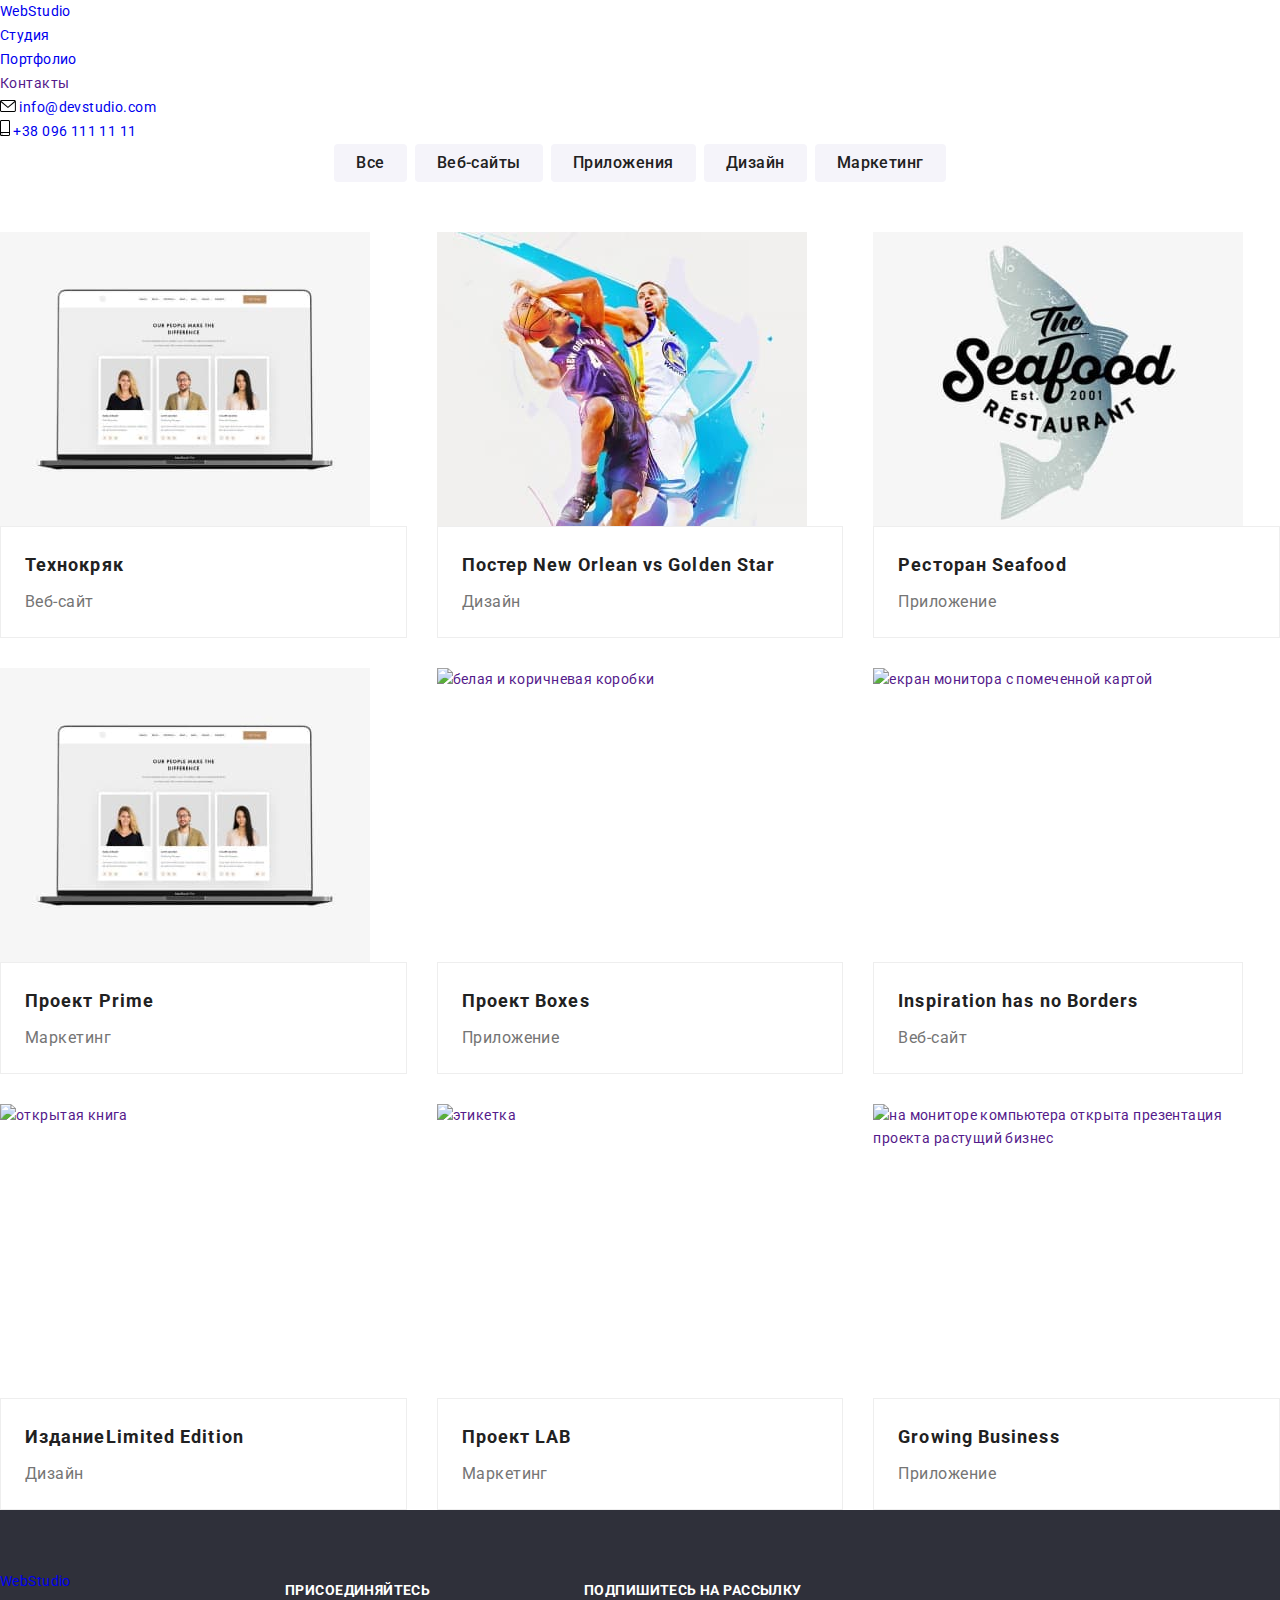
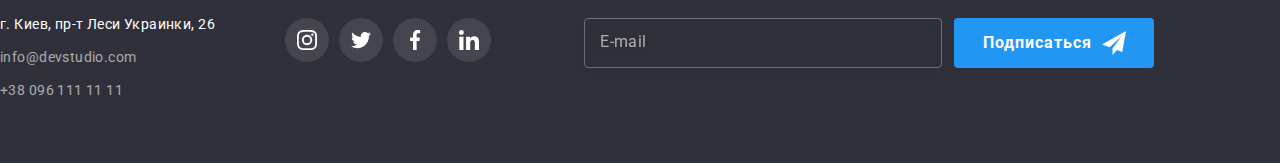
==== portfolio.html @ 87898961 "HW #8" ====
<!DOCTYPE html>
<html lang="ru">
  <head>
    <meta charset="UTF-8" />
    <meta http-equiv="X-UA-Compatible" content="IE=edge" />
    <meta name="viewport" content="width=device-width, initial-scale=1.0" />
    <title>Портфолио</title>
    <link
      href="https://fonts.googleapis.com/css2?family=Raleway:wght@700&family=Roboto:wght@400;500;700;900&display=swap"
      rel="stylesheet"
    />
    <link
      rel="stylesheet"
      href="https://cdn.jsdelivr.net/npm/modern-normalize@1.1.0/modern-normalize.min.css"
    />
    <link rel="stylesheet" href="./css/main.min.css" />
  </head>
  <body>
    <!-- Хедер -->
    <header>
      <!-- Навигация -->

      <div class="container main-header">
        <nav class="navigation">
          <a href="./index.html" lang="en" class="logo"
            >Web<span class="logo_theme--white">Studio</span></a
          >
          <ul class="menu">
            <li class="menu__item">
              <a href="./index.html" class="menu__link">Студия</a>
            </li>

            <li class="menu__item">
              <a href="./portfolio.html" class="menu__link current">Портфолио</a>
            </li>

            <li class="menu__item"><a href="" class="menu__link">Контакты</a></li>
          </ul>
        </nav>

        <!-- Контактная информация -->
        <ul class="contact">
          <li class="contact__item">
            <a href="mailto:info@devstudio.com" class="contact__link">
              <svg class="contact__icon" width="16" height="12">
                <use href="./images/icons.svg#mail"></use>
              </svg>
              info@devstudio.com</a
            >
          </li>

          <li class="contact__item">
            <a href="tel:+380961111111" class="contact__link">
              <svg class="contact__icon" width="10" height="16">
                <use href="./images/icons.svg#smartphone"></use>
              </svg>
              +38 096 111 11 11</a
            >
          </li>
        </ul>
      </div>
    </header>

    <!-- Основний контент -->
    <main>
      <!-- Фільтр -->

      <section class="section">
        <div class="container">
          <h1 class="visually-hidden">Список проектов</h1>
          <ul class="filter">
            <li class="filter__item">
              <button type="button" class="button button-secondary">Все</button>
            </li>
            <li class="filter__item">
              <button type="button" class="button button-secondary">Веб-сайты</button>
            </li>
            <li class="filter__item">
              <button type="button" class="button button-secondary">Приложения</button>
            </li>
            <li class="filter__item">
              <button type="button" class="button button-secondary">Дизайн</button>
            </li>
            <li class="filter__item">
              <button type="button" class="button button-secondary">Маркетинг</button>
            </li>
          </ul>

          <!-- Картотека проектів -->

          <ul class="card-set">
            <li class="card-set__item">
              <a class="card-set__link" href="">
                <div class="box-overlay">
                  <picture>
                    <source
                      srcset="
                        ./images/projects/projects-desktop/technokryak.jpg            1x,
                        ./images/projects/projects-desktop/technokryak-desctop@2x.jpg 2x
                      "
                      media="(min-width:1200px)"
                    />
                    <source
                      srcset="
                        ./images/projects/projects-tablet/technokryktablet.jpg    1x,
                        ./images/projects/projects-tablet/technokryktablet@2x.jpg 2x
                      "
                      media="(min-width:768px)"
                    />

                    <source
                      srcset="
                        ./images/projects/projects-mobile/technokrykmobile.jpg    1x,
                        ./images/projects/projects-mobile/technokrykmobile@2x.jpg 2x
                      "
                      media="(max-width:767px)"
                    />

                    <img src="" alt="люди на экране компьютера" width="370" height="294" />
                  </picture>
                  <p class="overlay">
                    Ресурс предлагает комплексные предложения с разным уровнем функционала и
                    сервисов. Все это позволит посетителю получить исчерпывающие сведения о компании
                    или частном лице.
                  </p>
                </div>
                <div class="card-set__info">
                  <h2 class="card-set__name">Технокряк</h2>
                  <p class="card-set__text">Веб-сайт</p>
                </div>
              </a>
            </li>

            <li class="card-set__item">
              <a class="card-set__link" href="">
                <div class="box-overlay">
                  <picture>
                    <source
                      srcset="
                        ./images/projects/projects-desktop/neworlean.jpg            1x,
                        ./images/projects/projects-desktop/neworlean-desctop@2x.jpg 2x
                      "
                      media="(min-width:1200px)"
                    />
                    <source
                      srcset="
                        ./images/projects/projects-tablet/neworleantablet.jpg    1x,
                        ./images/projects/projects-tablet/neworleantablet@2x.jpg 2x
                      "
                      media="(min-width:768px)"
                    />

                    <source
                      srcset="
                        ./images/projects/projects-mobile/neworleanmobile.jpg    1x,
                        ./images/projects/projects-mobile/neworleanmobile@2x.jpg 2x
                      "
                      media="(max-width:767px)"
                    />

                    <img
                      src="./images/projects/neworlean.jpg"
                      alt="двое мужчин играют в баскетбол"
                      width="370"
                      height="294"
                    />
                  </picture>

                  <p class="overlay">
                    Ресурс предлагает комплексные предложения с разным уровнем функционала и
                    сервисов. Все это позволит посетителю получить исчерпывающие сведения о компании
                    или частном лице.
                  </p>
                </div>
                <div class="card-set__info">
                  <h2 class="card-set__name">
                    Постер <span lang="en">New Orlean vs Golden Star</span>
                  </h2>
                  <p class="card-set__text">Дизайн</p>
                </div>
              </a>
            </li>

            <li class="card-set__item">
              <a class="card-set__link" href="">
                <div class="box-overlay">
                  <picture>
                    <source
                      srcset="
                        ./images/projects/projects-desktop/seafood.jpg            1x,
                        ./images/projects/projects-desktop/seafood-desctop@2x.jpg 2x
                      "
                      media="(min-width:1200px)"
                    />
                    <source
                      srcset="
                        ./images/projects/projects-desctop/seafood.jpg            1x,
                        ./images/projects/projects-desctop/seafood-desctop@2x.jpg 2x
                      "
                      media="(min-width:768px)"
                    />

                    <source
                      srcset="
                        ./images/projects/projects-desctop/seafood.jpg            1x,
                        ./images/projects/projects-desctop/seafood-desctop@2x.jpg 2x
                      "
                      media="(max-width:767px)"
                    />

                    <img
                      src="./images/projects/"
                      alt="логотип ресторана Сифуд"
                      width="370"
                      height="294"
                    />
                  </picture>

                  <p class="overlay">
                    Ресурс предлагает комплексные предложения с разным уровнем функционала и
                    сервисов. Все это позволит посетителю получить исчерпывающие сведения о компании
                    или частном лице.
                  </p>
                </div>
                <div class="card-set__info">
                  <h2 class="card-set__name">Ресторан <span lang="en">Seafood</span></h2>
                  <p class="card-set__text">Приложение</p>
                </div>
              </a>
            </li>

            <li class="card-set__item">
              <a class="card-set__link" href="">
                <div class="box-overlay">
                  <picture>
                    <source
                      srcset="
                        ./images/projects/projects-desktop/technokryak.jpg            1x,
                        ./images/projects/projects-desktop/technokryak-desctop@2x.jpg 2x
                      "
                      media="(min-width:1200px)"
                    />
                    <source
                      srcset="
                        ./images/projects/projects-tablet/technokryktablet.jpg    1x,
                        ./images/projects/projects-tablet/technokryktablet@2x.jpg 2x
                      "
                      media="(min-width:768px)"
                    />

                    <source
                      srcset="
                        ./images/projects/projects-mobile/technokrykmobile.jpg    1x,
                        ./images/projects/projects-mobile/technokrykmobile@2x.jpg 2x
                      "
                      media="(max-width:767px)"
                    />

                    <img
                      src="./images/projects/prime.jpg"
                      alt="черные наушники"
                      width="370"
                      height="294"
                    />
                  </picture>

                  <p class="overlay">
                    Ресурс предлагает комплексные предложения с разным уровнем функционала и
                    сервисов. Все это позволит посетителю получить исчерпывающие сведения о компании
                    или частном лице.
                  </p>
                </div>
                <div class="card-set__info">
                  <h2 class="card-set__name">Проект <span lang="en">Prime</span></h2>
                  <p class="card-set__text">Маркетинг</p>
                </div>
              </a>
            </li>

            <li class="card-set__item">
              <a class="card-set__link" href="">
                <div class="box-overlay">
                  <picture>
                    <source
                      srcset="
                        ./images/projects/projects-desctop/technokryak.jpg            1x,
                        ./images/projects/projects-desctop/technokryak-desctop@2x.jpg 2x
                      "
                      media="(min-width:1200px)"
                    />
                    <source
                      srcset="
                        ./images/projects/projects-tablet/technokryktablet.jpg    1x,
                        ./images/projects/projects-tablet/technokryktablet@2x.jpg 2x
                      "
                      media="(min-width:768px)"
                    />

                    <source
                      srcset="
                        ./images/projects/projects-mobile/technokrykmobile.jpg    1x,
                        ./images/projects/projects-mobile/technokrykmobile@2x.jpg 2x
                      "
                      media="(max-width:767px)"
                    />

                    <img
                      src="./images/projects/boxes.jpg"
                      alt="белая и коричневая коробки"
                      width="370"
                      height="294"
                    />
                  </picture>

                  <p class="overlay">
                    Ресурс предлагает комплексные предложения с разным уровнем функционала и
                    сервисов. Все это позволит посетителю получить исчерпывающие сведения о компании
                    или частном лице.
                  </p>
                </div>
                <div class="card-set__info">
                  <h2 class="card-set__name">Проект <span lang="en">Boxes</span></h2>
                  <p class="card-set__text">Приложение</p>
                </div>
              </a>
            </li>

            <li class="card-setitem">
              <a class="card-set__link" href="">
                <div class="box-overlay">
                  <picture>
                    <source
                      srcset="
                        ./images/projects/projects-desctop/technokryak.jpg            1x,
                        ./images/projects/projects-desctop/technokryak-desctop@2x.jpg 2x
                      "
                      media="(min-width:1200px)"
                    />
                    <source
                      srcset="
                        ./images/projects/projects-tablet/technokryktablet.jpg    1x,
                        ./images/projects/projects-tablet/technokryktablet@2x.jpg 2x
                      "
                      media="(min-width:768px)"
                    />

                    <source
                      srcset="
                        ./images/projects/projects-mobile/technokrykmobile.jpg    1x,
                        ./images/projects/projects-mobile/technokrykmobile@2x.jpg 2x
                      "
                      media="(max-width:767px)"
                    />

                    <img
                      src="./images/projects/inspiration.jpg"
                      alt="екран монитора с помеченной картой"
                      width="370"
                      height="294"
                    />
                  </picture>

                  <p class="overlay">
                    Ресурс предлагает комплексные предложения с разным уровнем функционала и
                    сервисов. Все это позволит посетителю получить исчерпывающие сведения о компании
                    или частном лице.
                  </p>
                </div>
                <div class="card-set__info">
                  <h2 lang="en" class="card-set__name">Inspiration has no Borders</h2>
                  <p class="card-set__text">Веб-сайт</p>
                </div>
              </a>
            </li>

            <li class="card-set__item">
              <a class="card-set__link" href="">
                <div class="box-overlay">
                  <picture>
                    <source
                      srcset="
                        ./images/projects/projects-desctop/technokryak.jpg            1x,
                        ./images/projects/projects-desctop/technokryak-desctop@2x.jpg 2x
                      "
                      media="(min-width:1200px)"
                    />
                    <source
                      srcset="
                        ./images/projects/projects-tablet/technokryktablet.jpg    1x,
                        ./images/projects/projects-tablet/technokryktablet@2x.jpg 2x
                      "
                      media="(min-width:768px)"
                    />

                    <source
                      srcset="
                        ./images/projects/projects-mobile/technokrykmobile.jpg    1x,
                        ./images/projects/projects-mobile/technokrykmobile@2x.jpg 2x
                      "
                      media="(max-width:767px)"
                    />

                    <img
                      src="./images/projects/limitededition.jpg"
                      alt="открытая книга"
                      width="370"
                      height="294"
                    />
                  </picture>

                  <p class="overlay">
                    Ресурс предлагает комплексные предложения с разным уровнем функционала и
                    сервисов. Все это позволит посетителю получить исчерпывающие сведения о компании
                    или частном лице.
                  </p>
                </div>
                <div class="card-set__info">
                  <h2 class="card-set__name">Издание<span lang="en">Limited Edition</span></h2>
                  <p class="card-set__text">Дизайн</p>
                </div>
              </a>
            </li>

            <li class="card-set__item">
              <a class="card-set__link-" href="">
                <div class="box-overlay">
                  <picture>
                    <source
                      srcset="
                        ./images/projects/projects-desctop/technokryak.jpg            1x,
                        ./images/projects/projects-desctop/technokryak-desctop@2x.jpg 2x
                      "
                      media="(min-width:1200px)"
                    />
                    <source
                      srcset="
                        ./images/projects/projects-tablet/technokryktablet.jpg    1x,
                        ./images/projects/projects-tablet/technokryktablet@2x.jpg 2x
                      "
                      media="(min-width:768px)"
                    />

                    <source
                      srcset="
                        ./images/projects/projects-mobile/technokrykmobile.jpg    1x,
                        ./images/projects/projects-mobile/technokrykmobile@2x.jpg 2x
                      "
                      media="(max-width:767px)"
                    />

                    <img src="./images/projects/lab.jpg" alt="этикетка" width="370" height="294" />
                  </picture>

                  <p class="overlay">
                    Ресурс предлагает комплексные предложения с разным уровнем функционала и
                    сервисов. Все это позволит посетителю получить исчерпывающие сведения о компании
                    или частном лице.
                  </p>
                </div>
                <div class="card-set__info">
                  <h2 class="card-set__name">Проект <span lang="en">LAB</span></h2>
                  <p class="card-set__text">Маркетинг</p>
                </div>
              </a>
            </li>

            <li class="card-set__item">
              <a class="card-set__link" href="">
                <div class="box-overlay">
                  <picture>
                    <source
                      srcset="
                        ./images/projects/projects-desctop/technokryak.jpg            1x,
                        ./images/projects/projects-desctop/technokryak-desctop@2x.jpg 2x
                      "
                      media="(min-width:1200px)"
                    />
                    <source
                      srcset="
                        ./images/projects/projects-tablet/technokryktablet.jpg    1x,
                        ./images/projects/projects-tablet/technokryktablet@2x.jpg 2x
                      "
                      media="(min-width:768px)"
                    />

                    <source
                      srcset="
                        ./images/projects/projects-mobile/technokrykmobile.jpg    1x,
                        ./images/projects/projects-mobile/technokrykmobile@2x.jpg 2x
                      "
                      media="(max-width:767px)"
                    />

                    <img
                      src="./images/projects/growing.jpg"
                      alt="на мониторе компьютера открыта презентация проекта растущий бизнес"
                      width="370"
                      height="294"
                    />
                  </picture>

                  <p class="overlay">
                    Ресурс предлагает комплексные предложения с разным уровнем функционала и
                    сервисов. Все это позволит посетителю получить исчерпывающие сведения о компании
                    или частном лице.
                  </p>
                </div>
                <div class="card-set__info">
                  <h2 lang="en" class="card-set__name">Growing Business</h2>
                  <p class="card-set__text">Приложение</p>
                </div>
              </a>
            </li>
          </ul>
        </div>
      </section>
    </main>

    <!-- Футер -->
    <footer class="footer">
      <div class="container container-footer">
        <div class="company-address">
          <a href="./index.html" lang="en" class="logo">
            Web<span class="logo_theme--dark">Studio</span></a
          >
          <address>
            <ul class="address">
              <li class="address__item">г. Киев, пр-т Леси Украинки, 26</li>

              <li class="address__item">
                <a href="mailto:info@devstudio.com" class="address__link">info@devstudio.com</a>
              </li>

              <li class="address__item">
                <a href="tel:+380961111111" class="address__link">+38 096 111 11 11</a>
              </li>
            </ul>
          </address>
        </div>
        <div class="invitation-box">
          <p class="invitation-text">присоединяйтесь</p>
          <ul class="social-list">
            <li class="social-list__item">
              <a href="" class="social-list__link">
                <svg class="social-list__icon" width="20" height="20">
                  <use href="./images/icons.svg#instagram"></use>
                </svg>
              </a>
            </li>
            <li class="social-list__item">
              <a href="" class="social-list__link">
                <svg class="social-list__icon" width="20" height="20">
                  <use href="./images/icons.svg#twitter"></use>
                </svg>
              </a>
            </li>
            <li class="social-list__item">
              <a href="" class="social-list__link">
                <svg class="social-list__icon" width="20" height="20">
                  <use href="./images/icons.svg#facebook"></use>
                </svg>
              </a>
            </li>
            <li class="social-list__item">
              <a href="" class="social-list__link">
                <svg class="social-list__icon" width="20" height="20">
                  <use href="./images/icons.svg#linkedin"></use>
                </svg>
              </a>
            </li>
          </ul>
        </div>
        <div class="subscription-box">
          <p class="invitation-text">Подпишитесь на рассылку</p>
          <form class="subscription-form">
            <label>
              <input
                class="subscription-form__mail-address"
                name="user_email"
                type="email"
                placeholder="E-mail"
              />
            </label>
            <span class="subscription-form__wrapper">
              <button type="submit" class="subscription-form__btn">
                Подписаться
                <svg class="subscription-form__icon" width="24" height="24">
                  <use href="./images/icons.svg#iconsend"></use>
                </svg>
              </button>
            </span>
          </form>
        </div>
      </div>
    </footer>
  </body>
</html>
---- css/main.min.css ----
:root{--primary-font: "Roboto", sans-serif;--secondary-font: "Raleway", sans-serif;--primary-text-color: #757575;--title-text-color: #212121;--accent-color: #2196f3;--background-dark: #2f303a;--contrasting-color: #ffffff;--svg-color: #afb1b8;--background-secondary-color: #f5f4fa;--transition-duration-timing-function: 250ms cubic-bezier(0.4, 0, 0.2, 1)}.visually-hidden{position:absolute;width:1px;height:1px;padding:0;margin:-1px;overflow:hidden;clip:rect(0, 0, 0, 0);white-space:nowrap;border:0}.social-list__link,.clients-list__link,.clients-list,.services__text,.wrapper{display:flex;align-items:center;justify-content:center}h1,h2,h3,h4,h5,h6,p{margin-top:0;margin-bottom:0}ul,ol{margin-top:0;margin-bottom:0;padding-left:0;list-style:none}img{display:block}a{text-decoration:none}body{background-color:var(--contrasting-color);color:var(--primary-text-color);font-family:var(--primary-font);font-size:14px;line-height:1.71;letter-spacing:.03em}.button{color:var(--contrasting-color);background-color:var(--accent-color);border:none;font-family:inherit;cursor:pointer;font-weight:500;font-size:16px;line-height:1.62;letter-spacing:.03em;border-radius:4px}.hero{padding:200px 0;background-image:linear-gradient(rgba(47, 48, 58, 0.4), rgba(47, 48, 58, 0.4)),url(../images/backgroundimage.jpg);background-color:#c4c4c4;background-size:cover}.hero__position{display:flex;justify-content:center}.hero__title{color:var(--contrasting-color);font-size:44px;font-weight:900;line-height:1.3636363636;text-transform:uppercase;letter-spacing:.06em;width:696px}.hero-container{text-align:center}.hero-button{display:inline-block;padding:10px 32px;font-size:16px;font-weight:700;line-height:1.875;text-align:center;letter-spacing:.06em;box-shadow:0px 4px 4px rgba(0,0,0,.15);margin-top:30px;transition:background-color var(--transition-duration-timing-function)}.hero-button:hover,.hero-button:focus{background-color:#188ce8}.section-benefits{padding-top:94px;padding-bottom:0}.benefits{display:flex}.benefits__item{min-width:270px}.benefits__item:not(:last-child){margin-right:30px}.benefits__subtitle{color:var(--title-text-color);font-size:14px;font-weight:700;line-height:1.1428571429;letter-spacing:.03em;text-transform:uppercase;margin-bottom:10px;margin-top:30px;text-align:left}.benefits__text{font-size:14px;font-weight:400;line-height:1.7142857143;text-align:left}.wrapper{width:100%;height:120px;background-color:var(--background-secondary-color)}.title{color:var(--title-text-color);font-size:36px;font-weight:700;line-height:1.1666666667;text-align:center;letter-spacing:.03em;margin-bottom:50px}.services{display:flex}.services__item:not(:last-child){margin-right:30px}.services__text{position:absolute;bottom:0;color:var(--contrasting-color);font-size:14px;font-weight:700;line-height:1.1428571429;letter-spacing:.03em;text-transform:uppercase;background-color:rgba(47,48,58,.8);width:370px;height:70px}.thumb{position:relative}.section-team{background-color:var(--background-secondary-color)}.employee-list{display:flex;flex-wrap:wrap;gap:30px}.employee-list__card{flex-basis:calc((100% - 90px)/4);box-shadow:0px 1px 3px rgba(0,0,0,.12),0px 1px 1px rgba(0,0,0,.14),0px 2px 1px rgba(0,0,0,.2);border-radius:0px 0px 4px 4px;width:270px;background-color:var(--contrasting-color)}.employee-list__info{padding:30px 0}.employee-list__name{font-size:16px;font-weight:500;line-height:1.1875;letter-spacing:.03em;color:var(--title-text-color);text-align:center;margin-bottom:10px}.employee-list__text{font-size:16px;font-weight:400;line-height:1.1875;margin-bottom:16px;text-align:center}.clients-list{gap:30px;flex-wrap:wrap}.clients-list__link{border:1px solid var(--svg-color);border-radius:4px;width:170px;height:92px;color:var(--svg-color);transition:color var(--transition-duration-timing-function),border-color var(--transition-duration-timing-function)}.clients-list__link:hover,.clients-list__link:focus{border-color:var(--accent-color);color:var(--accent-color)}.clients-list__icon{fill:currentColor;transition:fill var(--transition-duration-timing-function)}.clients-list__icon:hover,.clients-list__icon:focus{fill:currentColor}.button-secondary{display:inline-block;padding:6px 22px;color:#212121;background-color:#f5f4fa;transition:color var(--transition-duration-timing-function),background-color var(--transition-duration-timing-function),box-shadow var(--transition-duration-timing-function)}.button-secondary:hover,.button-secondary:focus{color:var(--contrasting-color);background-color:var(--accent-color);box-shadow:0px 3px 1px rgba(0,0,0,.1),0px 1px 2px rgba(0,0,0,.08),0px 2px 2px rgba(0,0,0,.12)}.filter{display:flex;justify-content:center;margin-bottom:50px}.filter__item:not(:last-child){margin-right:8px}.card-set{display:flex;flex-wrap:wrap;column-gap:30px;row-gap:30px}.card-set__item{flex-basis:calc((100% - 60px)/3);transition:box-shadow var(--transition-duration-timing-function)}.card-set__item:hover,.card-set__item:focus{box-shadow:0px 1px 1px rgba(0,0,0,.12),0px 4px 4px rgba(0,0,0,.06),1px 4px 6px rgba(0,0,0,.16)}.card-set__info{padding:20px 24px;border:1px solid #eee}.card-set__name{font-size:18px;font-weight:700;line-height:2;letter-spacing:.06em;color:var(--title-text-color);margin-bottom:4px;text-align:left}.card-set__text{font-size:16px;font-weight:400;line-height:1.875;letter-spacing:.03em;color:var(--primary-text-color);text-align:left}.box-overlay{position:relative;overflow:hidden}.overlay{position:absolute;text-align:left;top:0;left:0;width:100%;font-size:18px;font-weight:400;line-height:1.5555555556;letter-spacing:.03em;color:var(--contrasting-color);padding:63px 24px;background-color:rgba(33,150,243,.9);overflow:auto;transform:translate(0, 100%);transition:transform var(--transition-duration-timing-function)}.card-set__link:hover .overlay,.card-set__link:focus .overlay{transform:translate(0, 0)}.footer{padding-top:60px;padding-bottom:60px;background-color:var(--background-dark)}.container-footer{display:flex}.address{margin-top:20px;margin-right:70px}.address__item{color:var(--contrasting-color);font-style:normal}.address__link{color:rgba(255,255,255,.6);font-style:normal}.address__link:hover,.address__link:focus{color:var(--accent-color)}.address__item:not(:last-child){margin-bottom:9px}.invitation-box{margin-right:93px}.invitation-box-position{position:relative}.invitation-text{color:var(--contrasting-color);font-size:14px;font-weight:700;line-height:1.1428571429;letter-spacing:.03em;text-transform:uppercase;margin-bottom:20px;margin-top:12px}.subscription-form{display:flex}.subscription-form__mail-address{width:358px;height:50px;background-color:rgba(0,0,0,0);border:1px solid rgba(255,255,255,.3);filter:drop-shadow(0px 4px 4px rgba(0, 0, 0, 0.15));border-radius:4px;padding:16px 15px;font-size:12px;font-weight:400;line-height:1.1666666667;letter-spacing:.01em;color:var(--contrasting-color);transition:border-color var(--transition-duration-timing-function)}.subscription-form__mail-address:focus{outline:none;border-color:var(--accent-color)}.subscription-form__mail-address::placeholder{font-size:16px;font-weight:400;line-height:1.25;letter-spacing:.03em;color:rgba(255,255,255,.6)}.subscription-form__btn{font-size:16px;font-weight:700;line-height:1.875;letter-spacing:.06em;color:var(--contrasting-color);width:200px;height:50px;background-color:var(--accent-color);border-radius:4px;border:none;padding-top:10px;padding-right:62px;padding-bottom:10px;padding-left:29px;transition:background-color var(--transition-duration-timing-function),box-shadow var(--transition-duration-timing-function)}.subscription-form__btn:hover,.subscription-form__btn:focus{background-color:#188ce8;box-shadow:0px 4px 4px rgba(0,0,0,.15)}.subscription-form__icon{fill:var(--contrasting-color);position:absolute;top:50%;right:28px;transform:translateY(-50%)}.subscription-form__wrapper{display:flex;position:relative;margin-left:12px}.social-list{display:flex;justify-content:center;gap:10px}.social-list__link{width:44px;height:44px;border-radius:50%;background-color:rgba(255,255,255,.1);transition:fill var(--transition-duration-timing-function),background-color var(--transition-duration-timing-function)}.social-list__link:hover,.social-list__link:focus{background-color:var(--accent-color)}.social-list__icon{fill:var(--contrasting-color)}.social-list__link_theme_lite{background-color:var(--contrasting-color)}.social-list__link_theme_lite:hover,.social-list__link_theme_lite:focus{background-color:var(--accent-color)}.social-list__icon_theme_lite{fill:var(--svg-color)}.social-list__link_theme_lite:hover .social-list__icon_theme_lite,.social-list__link_theme_lite:focus .social-list__icon_theme_lite{fill:var(--contrasting-color)}.backdrop{position:fixed;top:0;left:0;width:100%;height:100%;background-color:rgba(0,0,0,.2);transition:opacity var(--transition-duration-timing-function),visibility var(--transition-duration-timing-function)}.backdrop.is-hidden{opacity:0;pointer-events:none;visibility:inherit}.modal{position:absolute;top:50%;left:50%;transform:translate(-50%, -50%);min-width:528px;min-height:581px;padding:40px;background-color:var(--contrasting-color);border-radius:4px;box-shadow:0px 1px 3px rgba(0,0,0,.12),0px 1px 1px rgba(0,0,0,.14),0px 2px 1px rgba(0,0,0,.2);transition:box-shadow var(--transition-duration-timing-function),transform var(--transition-duration-timing-function)}.modal-form{display:flex;flex-direction:column;position:relative}.modal-text{font-weight:700;font-size:20px;line-height:1.15;letter-spacing:.03em;color:var(--title-text-color);margin-bottom:12px}.backdrop.is-hidden .modal{transform:translate(-50%, -50%) scale(0.7)}.close{position:absolute;top:8px;right:8px;display:flex;justify-content:center;align-items:center;border:1px solid rgba(0,0,0,.1);border-radius:50%;width:30px;height:30px;background-color:rgba(0,0,0,0);padding:0}.close:hover,.close:focus{border-color:var(--accent-color)}.untitled{transition:fill var(--transition-duration-timing-function)}.close:hover .untitled,.close:focus .untitled{fill:var(--accent-color)}.modal-form-input{width:100%;height:40px;border:1px solid rgba(33,33,33,.2);border-radius:4px;padding-left:42px;padding-top:11px;padding-bottom:11px;padding-right:12px;font-size:12px;line-height:1.17;letter-spacing:.01em;color:#000;transition:border-color var(--transition-duration-timing-function)}.modal-form-input:focus{outline:none;border-color:var(--accent-color)}.modal-input-icon{position:absolute;top:50%;left:0;transform:translateY(-50%);margin-left:12px;fill:#212121;transition:fill var(--transition-duration-timing-function)}.modal-form-input:focus+.modal-input-icon{fill:var(--accent-color)}.modal-form-input-desc{display:block;font-size:12px;line-height:1.17;letter-spacing:.01em;color:var(--primary-text-color);margin-bottom:4px}.modal-form-field{margin-bottom:10px}.modal-form-input-wrapper{display:block;position:relative}.modal-form-message{resize:none;width:100%;height:138px;padding:12px 16px;border:1px solid rgba(33,33,33,.2);border-radius:4px;outline:none;margin-bottom:20px;transition:border-color var(--transition-duration-timing-function)}.modal-form-message:focus{border-color:var(--accent-color)}.modal-form-message:focus::placeholder{font-size:12px;line-height:1.17;letter-spacing:.01em;color:rgba(117,117,117,.5)}.modal-form-check:checked+.modal-form-check-desc::before{background-color:var(--accent-color);border-color:var(--accent-color);background-image:url(../images/check.svg);background-position:center;background-repeat:no-repeat}.modal-form-check:focus+.modal-form-check-desc::before{opacity:1}.modal-form-check-desc{display:flex;align-items:center;font-size:14px;line-height:1.71;letter-spacing:.03em;color:var(--primary-text-color);margin-bottom:30px}.modal-form-check-desc::before{display:block;width:16px;height:15px;border:2px solid #212121;border-radius:2px;cursor:pointer;margin-right:7px;margin-left:13px;content:""}.agreement-link{color:var(--accent-color);text-decoration:underline}.modal-button-submit{align-self:center;width:200px;height:50px;padding:10px 55px;font-weight:700;font-size:16px;line-height:1.88;letter-spacing:.06em;color:var(--contrasting-color);background-color:var(--accent-color);border:rgba(0,0,0,0);border-radius:4px;transition:box-shadow var(--transition-duration-timing-function)}.modal-button-submit:hover,.modal-button-submit:focus{background-color:#188ce8;box-shadow:0px 4px 4px rgba(0,0,0,.15)}/*# sourceMappingURL=main.min.css.map */
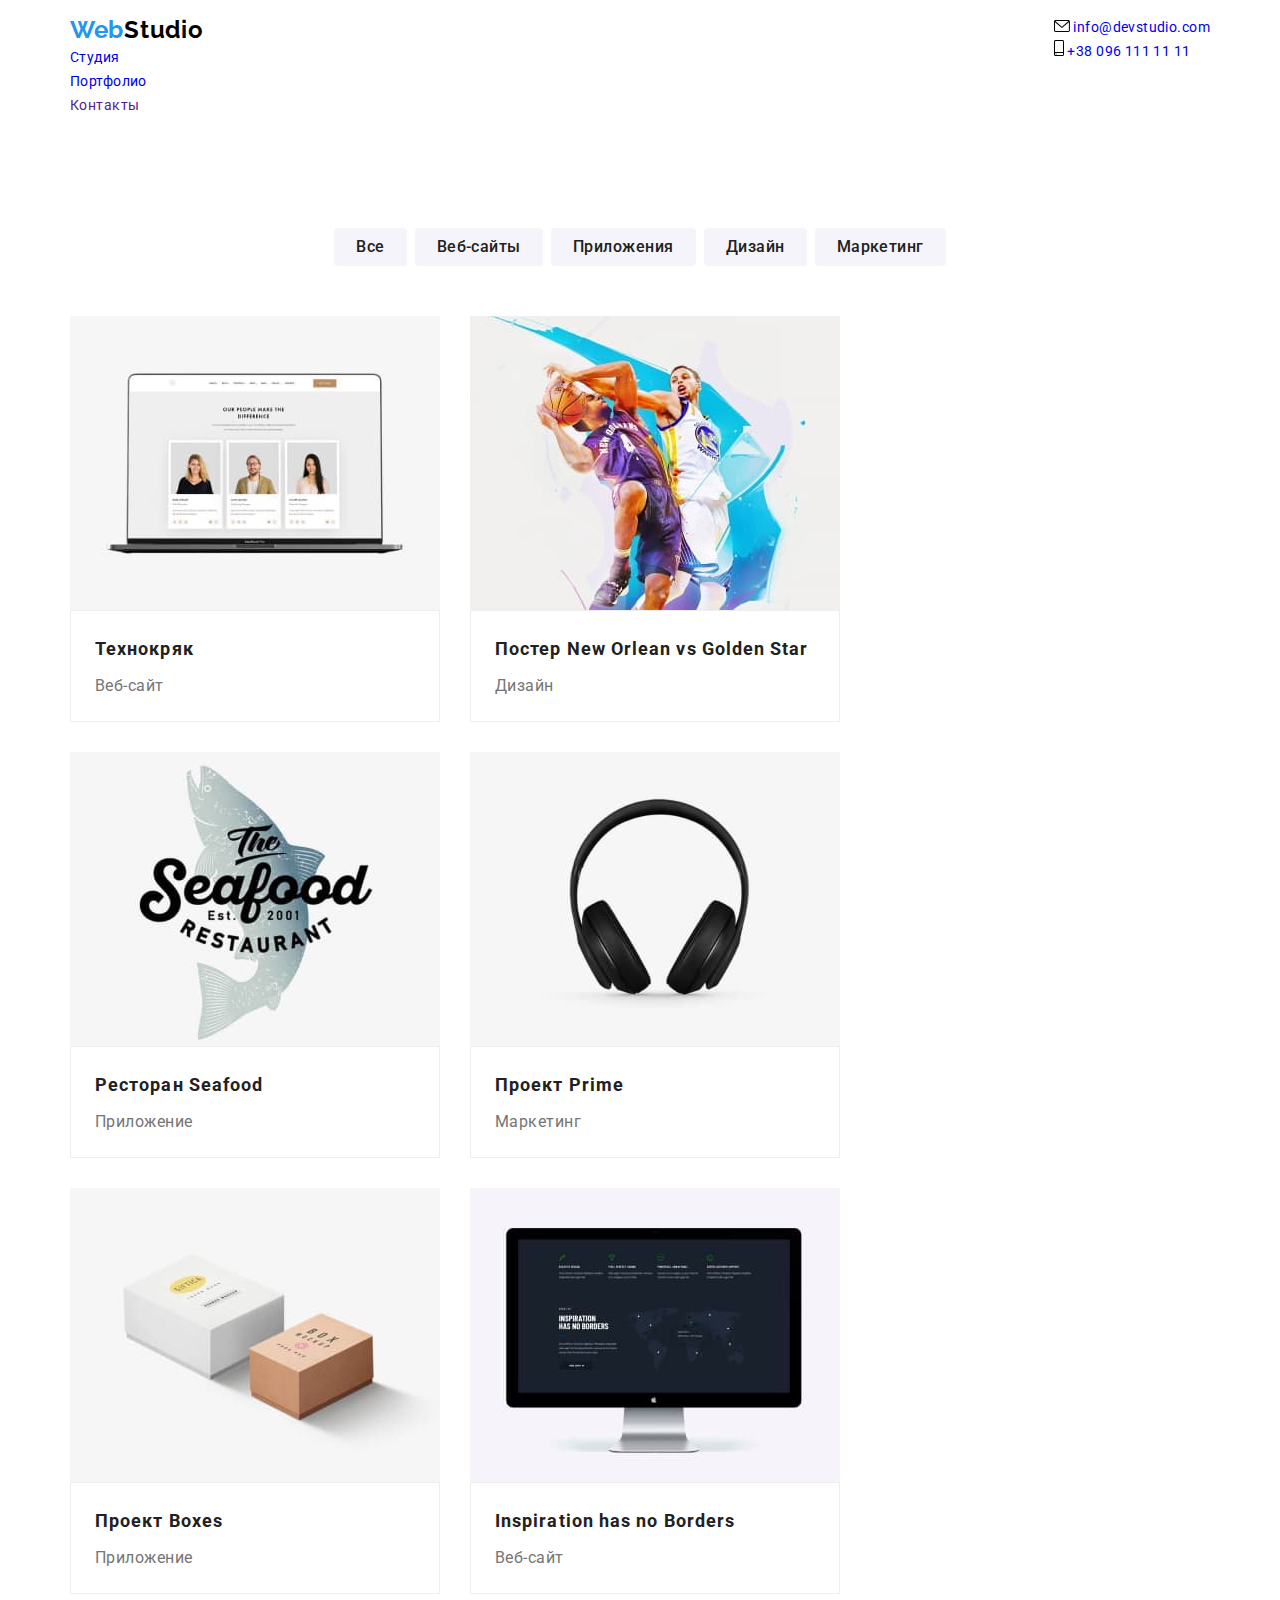
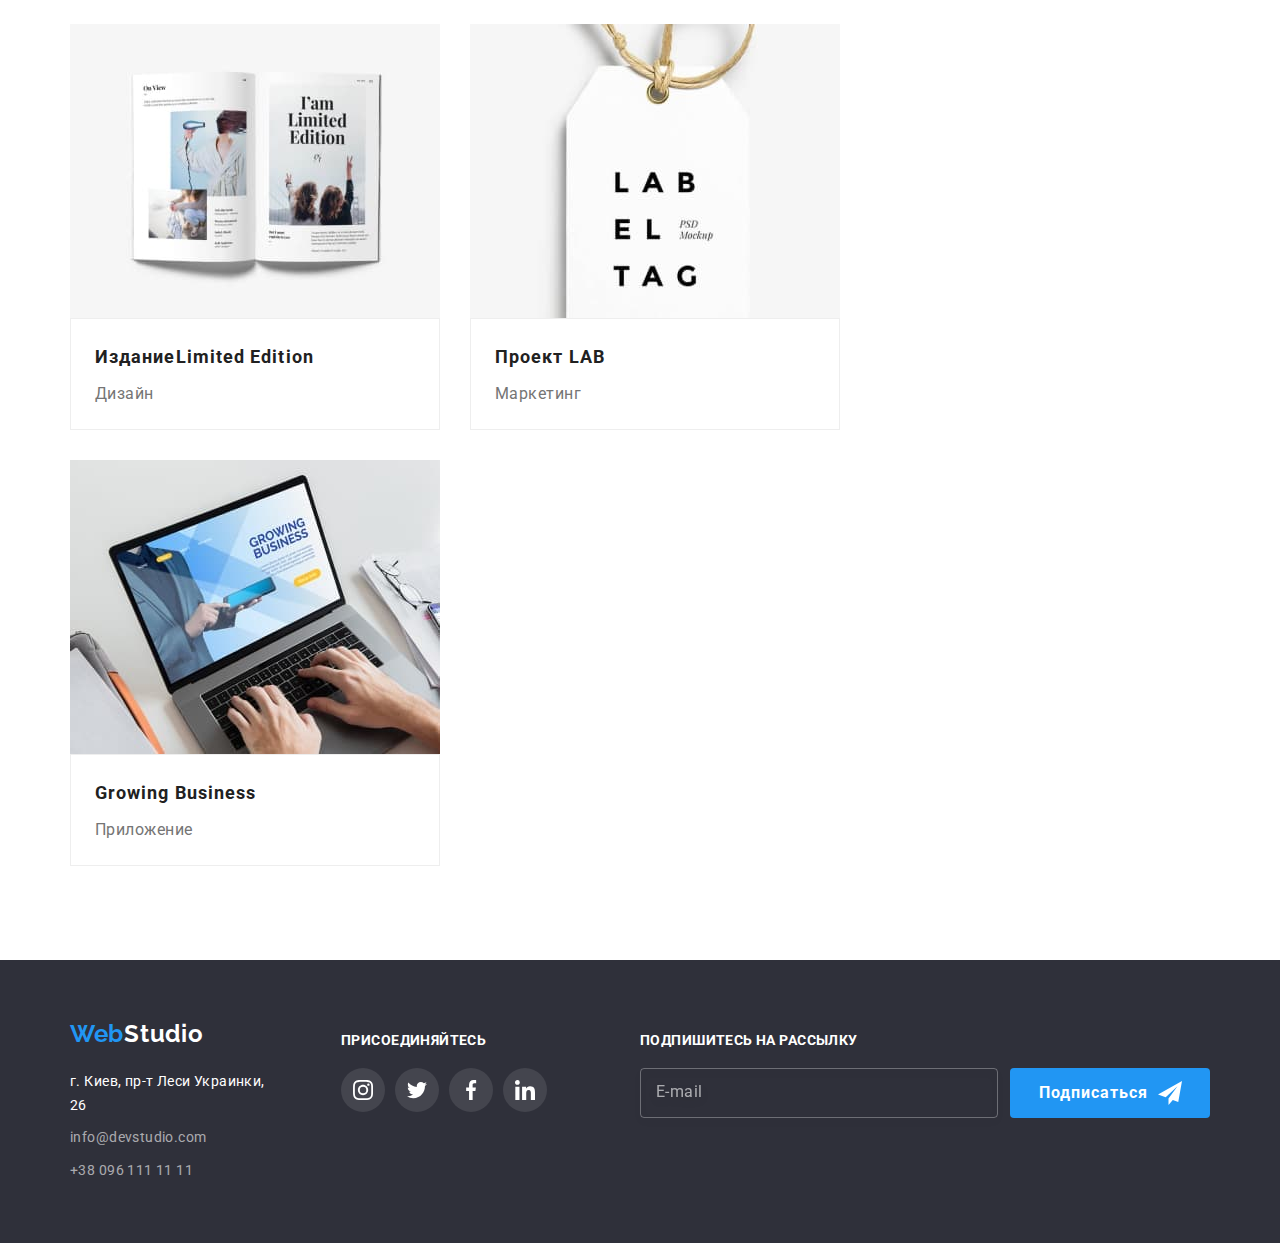
==== commit a40b4205: "add picture" ====
--- a/portfolio.html
+++ b/portfolio.html
@@ -95,8 +95,8 @@
                   <picture>
                     <source
                       srcset="
-                        ./images/projects/projects-desktop/technokryak.jpg            1x,
-                        ./images/projects/projects-desktop/technokryak-desctop@2x.jpg 2x
+                        ./images/projects/projects-desktop/technokryak-desktop.jpg    1x,
+                        ./images/projects/projects-desktop/technokryak-desktop@2x.jpg 2x
                       "
                       media="(min-width:1200px)"
                     />
@@ -116,7 +116,12 @@
                       media="(max-width:767px)"
                     />
 
-                    <img src="" alt="люди на экране компьютера" width="370" height="294" />
+                    <img
+                      src="./images/technokryk.jpg"
+                      alt="люди на экране компьютера"
+                      width="370"
+                      height="294"
+                    />
                   </picture>
                   <p class="overlay">
                     Ресурс предлагает комплексные предложения с разным уровнем функционала и
@@ -138,7 +143,7 @@
                     <source
                       srcset="
                         ./images/projects/projects-desktop/neworlean.jpg            1x,
-                        ./images/projects/projects-desktop/neworlean-desctop@2x.jpg 2x
+                        ./images/projects/projects-desktop/neworlean-desktop@2x.jpg 2x
                       "
                       media="(min-width:1200px)"
                     />
@@ -159,7 +164,7 @@
                     />
 
                     <img
-                      src="./images/projects/neworlean.jpg"
+                      src="./images/neworlean.jpg"
                       alt="двое мужчин играют в баскетбол"
                       width="370"
                       height="294"
@@ -194,22 +199,22 @@
                     />
                     <source
                       srcset="
-                        ./images/projects/projects-desctop/seafood.jpg            1x,
-                        ./images/projects/projects-desctop/seafood-desctop@2x.jpg 2x
-                      "
-                      media="(min-width:768px)"
-                    />
-
-                    <source
-                      srcset="
-                        ./images/projects/projects-desctop/seafood.jpg            1x,
-                        ./images/projects/projects-desctop/seafood-desctop@2x.jpg 2x
-                      "
-                      media="(max-width:767px)"
-                    />
-
-                    <img
-                      src="./images/projects/"
+                        ./images/projects/projects-tablet/seafoodtablet.jpg    1x,
+                        ./images/projects/projects-tablet/seafoodtablet@2x.jpg 2x
+                      "
+                      media="(min-width:768px)"
+                    />
+
+                    <source
+                      srcset="
+                        ./images/projects/projects-mobile/seafoodmobile.jpg    1x,
+                        ./images/projects/projects-mobile/seafoodmobile@2x.jpg 2x
+                      "
+                      media="(max-width:767px)"
+                    />
+
+                    <img
+                      src="./images/seafood.jpg"
                       alt="логотип ресторана Сифуд"
                       width="370"
                       height="294"
@@ -235,33 +240,28 @@
                   <picture>
                     <source
                       srcset="
-                        ./images/projects/projects-desktop/technokryak.jpg            1x,
-                        ./images/projects/projects-desktop/technokryak-desctop@2x.jpg 2x
-                      "
-                      media="(min-width:1200px)"
-                    />
-                    <source
-                      srcset="
-                        ./images/projects/projects-tablet/technokryktablet.jpg    1x,
-                        ./images/projects/projects-tablet/technokryktablet@2x.jpg 2x
-                      "
-                      media="(min-width:768px)"
-                    />
-
-                    <source
-                      srcset="
-                        ./images/projects/projects-mobile/technokrykmobile.jpg    1x,
-                        ./images/projects/projects-mobile/technokrykmobile@2x.jpg 2x
-                      "
-                      media="(max-width:767px)"
-                    />
-
-                    <img
-                      src="./images/projects/prime.jpg"
-                      alt="черные наушники"
-                      width="370"
-                      height="294"
-                    />
+                        ./images/projects/projects-desktop/prime-desktop.jpg    1x,
+                        ./images/projects/projects-desktop/prime-desktop@2x.jpg 2x
+                      "
+                      media="(min-width:1200px)"
+                    />
+                    <source
+                      srcset="
+                        ./images/projects/projects-tablet/primetablet.jpg    1x,
+                        ./images/projects/projects-tablet/primetablet@2x.jpg 2x
+                      "
+                      media="(min-width:768px)"
+                    />
+
+                    <source
+                      srcset="
+                        ./images/projects/projects-mobile/primemobile.jpg    1x,
+                        ./images/projects/projects-mobile/primemobile@2x.jpg 2x
+                      "
+                      media="(max-width:767px)"
+                    />
+
+                    <img src="./images/prime.jpg" alt="черные наушники" width="370" height="294" />
                   </picture>
 
                   <p class="overlay">
@@ -283,29 +283,29 @@
                   <picture>
                     <source
                       srcset="
-                        ./images/projects/projects-desctop/technokryak.jpg            1x,
-                        ./images/projects/projects-desctop/technokryak-desctop@2x.jpg 2x
-                      "
-                      media="(min-width:1200px)"
-                    />
-                    <source
-                      srcset="
-                        ./images/projects/projects-tablet/technokryktablet.jpg    1x,
-                        ./images/projects/projects-tablet/technokryktablet@2x.jpg 2x
-                      "
-                      media="(min-width:768px)"
-                    />
-
-                    <source
-                      srcset="
-                        ./images/projects/projects-mobile/technokrykmobile.jpg    1x,
-                        ./images/projects/projects-mobile/technokrykmobile@2x.jpg 2x
-                      "
-                      media="(max-width:767px)"
-                    />
-
-                    <img
-                      src="./images/projects/boxes.jpg"
+                        ./images/projects/projects-desktop/boxes-desktop.jpg    1x,
+                        ./images/projects/projects-desktop/boxes-desktop@2x.jpg 2x
+                      "
+                      media="(min-width:1200px)"
+                    />
+                    <source
+                      srcset="
+                        ./images/projects/projects-tablet/boxestablet.jpg    1x,
+                        ./images/projects/projects-tablet/boxestablet@2x.jpg 2x
+                      "
+                      media="(min-width:768px)"
+                    />
+
+                    <source
+                      srcset="
+                        ./images/projects/projects-mobile/boxesmobile.jpg    1x,
+                        ./images/projects/projects-mobile/boxesmobile@2x.jpg 2x
+                      "
+                      media="(max-width:767px)"
+                    />
+
+                    <img
+                      src="./images/boxes.jpg"
                       alt="белая и коричневая коробки"
                       width="370"
                       height="294"
@@ -331,29 +331,29 @@
                   <picture>
                     <source
                       srcset="
-                        ./images/projects/projects-desctop/technokryak.jpg            1x,
-                        ./images/projects/projects-desctop/technokryak-desctop@2x.jpg 2x
-                      "
-                      media="(min-width:1200px)"
-                    />
-                    <source
-                      srcset="
-                        ./images/projects/projects-tablet/technokryktablet.jpg    1x,
-                        ./images/projects/projects-tablet/technokryktablet@2x.jpg 2x
-                      "
-                      media="(min-width:768px)"
-                    />
-
-                    <source
-                      srcset="
-                        ./images/projects/projects-mobile/technokrykmobile.jpg    1x,
-                        ./images/projects/projects-mobile/technokrykmobile@2x.jpg 2x
-                      "
-                      media="(max-width:767px)"
-                    />
-
-                    <img
-                      src="./images/projects/inspiration.jpg"
+                        ./images/projects/projects-desktop/inspiration-desktop.jpg    1x,
+                        ./images/projects/projects-desktop/inspiration-desctop@2x.jpg 2x
+                      "
+                      media="(min-width:1200px)"
+                    />
+                    <source
+                      srcset="
+                        ./images/projects/projects-tablet/inspirationstablet.jpg    1x,
+                        ./images/projects/projects-tablet/inspirationstablet@2x.jpg 2x
+                      "
+                      media="(min-width:768px)"
+                    />
+
+                    <source
+                      srcset="
+                        ./images/projects/projects-mobile/inspirationsmobile.jpg    1x,
+                        ./images/projects/projects-mobile/inspirationsmobile@2x.jpg 2x
+                      "
+                      media="(max-width:767px)"
+                    />
+
+                    <img
+                      src="./images/inspirations.jpg"
                       alt="екран монитора с помеченной картой"
                       width="370"
                       height="294"
@@ -379,29 +379,29 @@
                   <picture>
                     <source
                       srcset="
-                        ./images/projects/projects-desctop/technokryak.jpg            1x,
-                        ./images/projects/projects-desctop/technokryak-desctop@2x.jpg 2x
-                      "
-                      media="(min-width:1200px)"
-                    />
-                    <source
-                      srcset="
-                        ./images/projects/projects-tablet/technokryktablet.jpg    1x,
-                        ./images/projects/projects-tablet/technokryktablet@2x.jpg 2x
-                      "
-                      media="(min-width:768px)"
-                    />
-
-                    <source
-                      srcset="
-                        ./images/projects/projects-mobile/technokrykmobile.jpg    1x,
-                        ./images/projects/projects-mobile/technokrykmobile@2x.jpg 2x
-                      "
-                      media="(max-width:767px)"
-                    />
-
-                    <img
-                      src="./images/projects/limitededition.jpg"
+                        ./images/projects/projects-desktop/limitededition-desktop.jpg    1x,
+                        ./images/projects/projects-desktop/limitededition-desktop@2x.jpg 2x
+                      "
+                      media="(min-width:1200px)"
+                    />
+                    <source
+                      srcset="
+                        ./images/projects/projects-tablet/limitededitiontablet.jpg    1x,
+                        ./images/projects/projects-tablet/limitededitiontablet@2x.jpg 2x
+                      "
+                      media="(min-width:768px)"
+                    />
+
+                    <source
+                      srcset="
+                        ./images/projects/projects-mobile/limitededitionmobile.jpg    1x,
+                        ./images/projects/projects-mobile/limitededitionmobile@2x.jpg 2x
+                      "
+                      media="(max-width:767px)"
+                    />
+
+                    <img
+                      src="./images/limitededition.jpg"
                       alt="открытая книга"
                       width="370"
                       height="294"
@@ -427,28 +427,28 @@
                   <picture>
                     <source
                       srcset="
-                        ./images/projects/projects-desctop/technokryak.jpg            1x,
-                        ./images/projects/projects-desctop/technokryak-desctop@2x.jpg 2x
-                      "
-                      media="(min-width:1200px)"
-                    />
-                    <source
-                      srcset="
-                        ./images/projects/projects-tablet/technokryktablet.jpg    1x,
-                        ./images/projects/projects-tablet/technokryktablet@2x.jpg 2x
-                      "
-                      media="(min-width:768px)"
-                    />
-
-                    <source
-                      srcset="
-                        ./images/projects/projects-mobile/technokrykmobile.jpg    1x,
-                        ./images/projects/projects-mobile/technokrykmobile@2x.jpg 2x
-                      "
-                      media="(max-width:767px)"
-                    />
-
-                    <img src="./images/projects/lab.jpg" alt="этикетка" width="370" height="294" />
+                        ./images/projects/projects-desktop/lab-desktop.jpg    1x,
+                        ./images/projects/projects-desktop/lab-desktop@2x.jpg 2x
+                      "
+                      media="(min-width:1200px)"
+                    />
+                    <source
+                      srcset="
+                        ./images/projects/projects-tablet/labtablet.jpg    1x,
+                        ./images/projects/projects-tablet/labtablet@2x.jpg 2x
+                      "
+                      media="(min-width:768px)"
+                    />
+
+                    <source
+                      srcset="
+                        ./images/projects/projects-mobile/labmobile.jpg    1x,
+                        ./images/projects/projects-mobile/labmobile@2x.jpg 2x
+                      "
+                      media="(max-width:767px)"
+                    />
+
+                    <img src="./images/lab.jpg" alt="этикетка" width="370" height="294" />
                   </picture>
 
                   <p class="overlay">
@@ -470,29 +470,29 @@
                   <picture>
                     <source
                       srcset="
-                        ./images/projects/projects-desctop/technokryak.jpg            1x,
-                        ./images/projects/projects-desctop/technokryak-desctop@2x.jpg 2x
-                      "
-                      media="(min-width:1200px)"
-                    />
-                    <source
-                      srcset="
-                        ./images/projects/projects-tablet/technokryktablet.jpg    1x,
-                        ./images/projects/projects-tablet/technokryktablet@2x.jpg 2x
-                      "
-                      media="(min-width:768px)"
-                    />
-
-                    <source
-                      srcset="
-                        ./images/projects/projects-mobile/technokrykmobile.jpg    1x,
-                        ./images/projects/projects-mobile/technokrykmobile@2x.jpg 2x
-                      "
-                      media="(max-width:767px)"
-                    />
-
-                    <img
-                      src="./images/projects/growing.jpg"
+                        ./images/projects/projects-desktop/growing-desktop.jpg                       1x,
+                        ./images/projects/projects-desktop/growing-desktop@2x.jpg 2x
+                      "
+                      media="(min-width:1200px)"
+                    />
+                    <source
+                      srcset="
+                        ./images/projects/projects-tablet/growingtablet.jpg    1x,
+                        ./images/projects/projects-tablet/growingtablet@2x.jpg 2x
+                      "
+                      media="(min-width:768px)"
+                    />
+
+                    <source
+                      srcset="
+                        ./images/projects/projects-mobile/growingmobile.jpg    1x,
+                        ./images/projects/projects-mobile/growingmobile@2x.jpg 2x
+                      "
+                      media="(max-width:767px)"
+                    />
+
+                    <img
+                      src="./images/growing.jpg"
                       alt="на мониторе компьютера открыта презентация проекта растущий бизнес"
                       width="370"
                       height="294"
--- a/css/main.min.css
+++ b/css/main.min.css
@@ -1 +1 @@
-:root{--primary-font: "Roboto", sans-serif;--secondary-font: "Raleway", sans-serif;--primary-text-color: #757575;--title-text-color: #212121;--accent-color: #2196f3;--background-dark: #2f303a;--contrasting-color: #ffffff;--svg-color: #afb1b8;--background-secondary-color: #f5f4fa;--transition-duration-timing-function: 250ms cubic-bezier(0.4, 0, 0.2, 1)}.visually-hidden{position:absolute;width:1px;height:1px;padding:0;margin:-1px;overflow:hidden;clip:rect(0, 0, 0, 0);white-space:nowrap;border:0}.social-list__link,.clients-list__link,.clients-list,.services__text,.wrapper{display:flex;align-items:center;justify-content:center}h1,h2,h3,h4,h5,h6,p{margin-top:0;margin-bottom:0}ul,ol{margin-top:0;margin-bottom:0;padding-left:0;list-style:none}img{display:block}a{text-decoration:none}body{background-color:var(--contrasting-color);color:var(--primary-text-color);font-family:var(--primary-font);font-size:14px;line-height:1.71;letter-spacing:.03em}.button{color:var(--contrasting-color);background-color:var(--accent-color);border:none;font-family:inherit;cursor:pointer;font-weight:500;font-size:16px;line-height:1.62;letter-spacing:.03em;border-radius:4px}.hero{padding:200px 0;background-image:linear-gradient(rgba(47, 48, 58, 0.4), rgba(47, 48, 58, 0.4)),url(../images/backgroundimage.jpg);background-color:#c4c4c4;background-size:cover}.hero__position{display:flex;justify-content:center}.hero__title{color:var(--contrasting-color);font-size:44px;font-weight:900;line-height:1.3636363636;text-transform:uppercase;letter-spacing:.06em;width:696px}.hero-container{text-align:center}.hero-button{display:inline-block;padding:10px 32px;font-size:16px;font-weight:700;line-height:1.875;text-align:center;letter-spacing:.06em;box-shadow:0px 4px 4px rgba(0,0,0,.15);margin-top:30px;transition:background-color var(--transition-duration-timing-function)}.hero-button:hover,.hero-button:focus{background-color:#188ce8}.section-benefits{padding-top:94px;padding-bottom:0}.benefits{display:flex}.benefits__item{min-width:270px}.benefits__item:not(:last-child){margin-right:30px}.benefits__subtitle{color:var(--title-text-color);font-size:14px;font-weight:700;line-height:1.1428571429;letter-spacing:.03em;text-transform:uppercase;margin-bottom:10px;margin-top:30px;text-align:left}.benefits__text{font-size:14px;font-weight:400;line-height:1.7142857143;text-align:left}.wrapper{width:100%;height:120px;background-color:var(--background-secondary-color)}.title{color:var(--title-text-color);font-size:36px;font-weight:700;line-height:1.1666666667;text-align:center;letter-spacing:.03em;margin-bottom:50px}.services{display:flex}.services__item:not(:last-child){margin-right:30px}.services__text{position:absolute;bottom:0;color:var(--contrasting-color);font-size:14px;font-weight:700;line-height:1.1428571429;letter-spacing:.03em;text-transform:uppercase;background-color:rgba(47,48,58,.8);width:370px;height:70px}.thumb{position:relative}.section-team{background-color:var(--background-secondary-color)}.employee-list{display:flex;flex-wrap:wrap;gap:30px}.employee-list__card{flex-basis:calc((100% - 90px)/4);box-shadow:0px 1px 3px rgba(0,0,0,.12),0px 1px 1px rgba(0,0,0,.14),0px 2px 1px rgba(0,0,0,.2);border-radius:0px 0px 4px 4px;width:270px;background-color:var(--contrasting-color)}.employee-list__info{padding:30px 0}.employee-list__name{font-size:16px;font-weight:500;line-height:1.1875;letter-spacing:.03em;color:var(--title-text-color);text-align:center;margin-bottom:10px}.employee-list__text{font-size:16px;font-weight:400;line-height:1.1875;margin-bottom:16px;text-align:center}.clients-list{gap:30px;flex-wrap:wrap}.clients-list__link{border:1px solid var(--svg-color);border-radius:4px;width:170px;height:92px;color:var(--svg-color);transition:color var(--transition-duration-timing-function),border-color var(--transition-duration-timing-function)}.clients-list__link:hover,.clients-list__link:focus{border-color:var(--accent-color);color:var(--accent-color)}.clients-list__icon{fill:currentColor;transition:fill var(--transition-duration-timing-function)}.clients-list__icon:hover,.clients-list__icon:focus{fill:currentColor}.button-secondary{display:inline-block;padding:6px 22px;color:#212121;background-color:#f5f4fa;transition:color var(--transition-duration-timing-function),background-color var(--transition-duration-timing-function),box-shadow var(--transition-duration-timing-function)}.button-secondary:hover,.button-secondary:focus{color:var(--contrasting-color);background-color:var(--accent-color);box-shadow:0px 3px 1px rgba(0,0,0,.1),0px 1px 2px rgba(0,0,0,.08),0px 2px 2px rgba(0,0,0,.12)}.filter{display:flex;justify-content:center;margin-bottom:50px}.filter__item:not(:last-child){margin-right:8px}.card-set{display:flex;flex-wrap:wrap;column-gap:30px;row-gap:30px}.card-set__item{flex-basis:calc((100% - 60px)/3);transition:box-shadow var(--transition-duration-timing-function)}.card-set__item:hover,.card-set__item:focus{box-shadow:0px 1px 1px rgba(0,0,0,.12),0px 4px 4px rgba(0,0,0,.06),1px 4px 6px rgba(0,0,0,.16)}.card-set__info{padding:20px 24px;border:1px solid #eee}.card-set__name{font-size:18px;font-weight:700;line-height:2;letter-spacing:.06em;color:var(--title-text-color);margin-bottom:4px;text-align:left}.card-set__text{font-size:16px;font-weight:400;line-height:1.875;letter-spacing:.03em;color:var(--primary-text-color);text-align:left}.box-overlay{position:relative;overflow:hidden}.overlay{position:absolute;text-align:left;top:0;left:0;width:100%;font-size:18px;font-weight:400;line-height:1.5555555556;letter-spacing:.03em;color:var(--contrasting-color);padding:63px 24px;background-color:rgba(33,150,243,.9);overflow:auto;transform:translate(0, 100%);transition:transform var(--transition-duration-timing-function)}.card-set__link:hover .overlay,.card-set__link:focus .overlay{transform:translate(0, 0)}.footer{padding-top:60px;padding-bottom:60px;background-color:var(--background-dark)}.container-footer{display:flex}.address{margin-top:20px;margin-right:70px}.address__item{color:var(--contrasting-color);font-style:normal}.address__link{color:rgba(255,255,255,.6);font-style:normal}.address__link:hover,.address__link:focus{color:var(--accent-color)}.address__item:not(:last-child){margin-bottom:9px}.invitation-box{margin-right:93px}.invitation-box-position{position:relative}.invitation-text{color:var(--contrasting-color);font-size:14px;font-weight:700;line-height:1.1428571429;letter-spacing:.03em;text-transform:uppercase;margin-bottom:20px;margin-top:12px}.subscription-form{display:flex}.subscription-form__mail-address{width:358px;height:50px;background-color:rgba(0,0,0,0);border:1px solid rgba(255,255,255,.3);filter:drop-shadow(0px 4px 4px rgba(0, 0, 0, 0.15));border-radius:4px;padding:16px 15px;font-size:12px;font-weight:400;line-height:1.1666666667;letter-spacing:.01em;color:var(--contrasting-color);transition:border-color var(--transition-duration-timing-function)}.subscription-form__mail-address:focus{outline:none;border-color:var(--accent-color)}.subscription-form__mail-address::placeholder{font-size:16px;font-weight:400;line-height:1.25;letter-spacing:.03em;color:rgba(255,255,255,.6)}.subscription-form__btn{font-size:16px;font-weight:700;line-height:1.875;letter-spacing:.06em;color:var(--contrasting-color);width:200px;height:50px;background-color:var(--accent-color);border-radius:4px;border:none;padding-top:10px;padding-right:62px;padding-bottom:10px;padding-left:29px;transition:background-color var(--transition-duration-timing-function),box-shadow var(--transition-duration-timing-function)}.subscription-form__btn:hover,.subscription-form__btn:focus{background-color:#188ce8;box-shadow:0px 4px 4px rgba(0,0,0,.15)}.subscription-form__icon{fill:var(--contrasting-color);position:absolute;top:50%;right:28px;transform:translateY(-50%)}.subscription-form__wrapper{display:flex;position:relative;margin-left:12px}.social-list{display:flex;justify-content:center;gap:10px}.social-list__link{width:44px;height:44px;border-radius:50%;background-color:rgba(255,255,255,.1);transition:fill var(--transition-duration-timing-function),background-color var(--transition-duration-timing-function)}.social-list__link:hover,.social-list__link:focus{background-color:var(--accent-color)}.social-list__icon{fill:var(--contrasting-color)}.social-list__link_theme_lite{background-color:var(--contrasting-color)}.social-list__link_theme_lite:hover,.social-list__link_theme_lite:focus{background-color:var(--accent-color)}.social-list__icon_theme_lite{fill:var(--svg-color)}.social-list__link_theme_lite:hover .social-list__icon_theme_lite,.social-list__link_theme_lite:focus .social-list__icon_theme_lite{fill:var(--contrasting-color)}.backdrop{position:fixed;top:0;left:0;width:100%;height:100%;background-color:rgba(0,0,0,.2);transition:opacity var(--transition-duration-timing-function),visibility var(--transition-duration-timing-function)}.backdrop.is-hidden{opacity:0;pointer-events:none;visibility:inherit}.modal{position:absolute;top:50%;left:50%;transform:translate(-50%, -50%);min-width:528px;min-height:581px;padding:40px;background-color:var(--contrasting-color);border-radius:4px;box-shadow:0px 1px 3px rgba(0,0,0,.12),0px 1px 1px rgba(0,0,0,.14),0px 2px 1px rgba(0,0,0,.2);transition:box-shadow var(--transition-duration-timing-function),transform var(--transition-duration-timing-function)}.modal-form{display:flex;flex-direction:column;position:relative}.modal-text{font-weight:700;font-size:20px;line-height:1.15;letter-spacing:.03em;color:var(--title-text-color);margin-bottom:12px}.backdrop.is-hidden .modal{transform:translate(-50%, -50%) scale(0.7)}.close{position:absolute;top:8px;right:8px;display:flex;justify-content:center;align-items:center;border:1px solid rgba(0,0,0,.1);border-radius:50%;width:30px;height:30px;background-color:rgba(0,0,0,0);padding:0}.close:hover,.close:focus{border-color:var(--accent-color)}.untitled{transition:fill var(--transition-duration-timing-function)}.close:hover .untitled,.close:focus .untitled{fill:var(--accent-color)}.modal-form-input{width:100%;height:40px;border:1px solid rgba(33,33,33,.2);border-radius:4px;padding-left:42px;padding-top:11px;padding-bottom:11px;padding-right:12px;font-size:12px;line-height:1.17;letter-spacing:.01em;color:#000;transition:border-color var(--transition-duration-timing-function)}.modal-form-input:focus{outline:none;border-color:var(--accent-color)}.modal-input-icon{position:absolute;top:50%;left:0;transform:translateY(-50%);margin-left:12px;fill:#212121;transition:fill var(--transition-duration-timing-function)}.modal-form-input:focus+.modal-input-icon{fill:var(--accent-color)}.modal-form-input-desc{display:block;font-size:12px;line-height:1.17;letter-spacing:.01em;color:var(--primary-text-color);margin-bottom:4px}.modal-form-field{margin-bottom:10px}.modal-form-input-wrapper{display:block;position:relative}.modal-form-message{resize:none;width:100%;height:138px;padding:12px 16px;border:1px solid rgba(33,33,33,.2);border-radius:4px;outline:none;margin-bottom:20px;transition:border-color var(--transition-duration-timing-function)}.modal-form-message:focus{border-color:var(--accent-color)}.modal-form-message:focus::placeholder{font-size:12px;line-height:1.17;letter-spacing:.01em;color:rgba(117,117,117,.5)}.modal-form-check:checked+.modal-form-check-desc::before{background-color:var(--accent-color);border-color:var(--accent-color);background-image:url(../images/check.svg);background-position:center;background-repeat:no-repeat}.modal-form-check:focus+.modal-form-check-desc::before{opacity:1}.modal-form-check-desc{display:flex;align-items:center;font-size:14px;line-height:1.71;letter-spacing:.03em;color:var(--primary-text-color);margin-bottom:30px}.modal-form-check-desc::before{display:block;width:16px;height:15px;border:2px solid #212121;border-radius:2px;cursor:pointer;margin-right:7px;margin-left:13px;content:""}.agreement-link{color:var(--accent-color);text-decoration:underline}.modal-button-submit{align-self:center;width:200px;height:50px;padding:10px 55px;font-weight:700;font-size:16px;line-height:1.88;letter-spacing:.06em;color:var(--contrasting-color);background-color:var(--accent-color);border:rgba(0,0,0,0);border-radius:4px;transition:box-shadow var(--transition-duration-timing-function)}.modal-button-submit:hover,.modal-button-submit:focus{background-color:#188ce8;box-shadow:0px 4px 4px rgba(0,0,0,.15)}/*# sourceMappingURL=main.min.css.map */+:root{--primary-font: "Roboto", sans-serif;--secondary-font: "Raleway", sans-serif;--primary-text-color: #757575;--title-text-color: #212121;--accent-color: #2196f3;--background-dark: #2f303a;--contrasting-color: #ffffff;--svg-color: #afb1b8;--background-secondary-color: #f5f4fa;--transition-duration-timing-function: 250ms cubic-bezier(0.4, 0, 0.2, 1)}.visually-hidden{position:absolute;width:1px;height:1px;padding:0;margin:-1px;overflow:hidden;clip:rect(0, 0, 0, 0);white-space:nowrap;border:0}.social-list__link,.clients-list__link,.clients-list,.services__text,.wrapper{display:flex;align-items:center;justify-content:center}h1,h2,h3,h4,h5,h6,p{margin-top:0;margin-bottom:0}ul,ol{margin-top:0;margin-bottom:0;padding-left:0;list-style:none}img{display:block}a{text-decoration:none}body{background-color:var(--contrasting-color);color:var(--primary-text-color);font-family:var(--primary-font);font-size:14px;line-height:1.71;letter-spacing:.03em}.section{padding-bottom:94px;padding-top:94px}.container{padding-left:15px;padding-right:15px}@media screen and (min-width: 480px){.container{width:450px;margin-left:auto;margin-right:auto}}@media screen and (min-width: 768px){.container{width:738px}}@media screen and (min-width: 1200px){.container{width:1170px}}.button{color:var(--contrasting-color);background-color:var(--accent-color);border:none;font-family:inherit;cursor:pointer;font-weight:500;font-size:16px;line-height:1.62;letter-spacing:.03em;border-radius:4px}.logo{font-family:var(--secondary-font);color:var(--accent-color);font-size:24px;font-weight:700;line-height:1.1666666667;letter-spacing:.03em}.logo_theme--dark{color:var(--contrasting-color)}.logo_theme--white{color:#000}@media screen and (max-width: 767px){.menu{display:none}.contact{display:none}}.mobile-menu-open{background-color:rgba(0,0,0,0);border:none;padding:0}.mobile-menu-open__icon{fill:var(--title-text-color)}.main-header{display:flex;justify-content:space-between;padding-top:16px;padding-bottom:16px}.hero{padding:200px 0;background-image:linear-gradient(rgba(47, 48, 58, 0.4), rgba(47, 48, 58, 0.4)),url(../images/backgroundimage.jpg);background-color:#c4c4c4;background-size:cover}.hero__position{display:flex;justify-content:center}.hero__title{color:var(--contrasting-color);font-size:44px;font-weight:900;line-height:1.3636363636;text-transform:uppercase;letter-spacing:.06em;width:696px}.hero-container{text-align:center}.hero-button{display:inline-block;padding:10px 32px;font-size:16px;font-weight:700;line-height:1.875;text-align:center;letter-spacing:.06em;box-shadow:0px 4px 4px rgba(0,0,0,.15);margin-top:30px;transition:background-color var(--transition-duration-timing-function)}.hero-button:hover,.hero-button:focus{background-color:#188ce8}.section-benefits{padding-top:94px;padding-bottom:0}.benefits{display:flex}.benefits__item{min-width:270px}.benefits__item:not(:last-child){margin-right:30px}.benefits__subtitle{color:var(--title-text-color);font-size:14px;font-weight:700;line-height:1.1428571429;letter-spacing:.03em;text-transform:uppercase;margin-bottom:10px;margin-top:30px;text-align:left}.benefits__text{font-size:14px;font-weight:400;line-height:1.7142857143;text-align:left}.wrapper{width:100%;height:120px;background-color:var(--background-secondary-color)}.title{color:var(--title-text-color);font-size:36px;font-weight:700;line-height:1.1666666667;text-align:center;letter-spacing:.03em;margin-bottom:50px}.services{display:flex}.services__item:not(:last-child){margin-right:30px}.services__text{position:absolute;bottom:0;color:var(--contrasting-color);font-size:14px;font-weight:700;line-height:1.1428571429;letter-spacing:.03em;text-transform:uppercase;background-color:rgba(47,48,58,.8);width:370px;height:70px}.thumb{position:relative}.section-team{background-color:var(--background-secondary-color)}.employee-list{display:flex;flex-wrap:wrap;gap:30px}.employee-list__card{flex-basis:calc((100% - 90px)/4);box-shadow:0px 1px 3px rgba(0,0,0,.12),0px 1px 1px rgba(0,0,0,.14),0px 2px 1px rgba(0,0,0,.2);border-radius:0px 0px 4px 4px;width:270px;background-color:var(--contrasting-color)}.employee-list__info{padding:30px 0}.employee-list__name{font-size:16px;font-weight:500;line-height:1.1875;letter-spacing:.03em;color:var(--title-text-color);text-align:center;margin-bottom:10px}.employee-list__text{font-size:16px;font-weight:400;line-height:1.1875;margin-bottom:16px;text-align:center}.clients-list{gap:30px;flex-wrap:wrap}.clients-list__link{border:1px solid var(--svg-color);border-radius:4px;width:170px;height:92px;color:var(--svg-color);transition:color var(--transition-duration-timing-function),border-color var(--transition-duration-timing-function)}.clients-list__link:hover,.clients-list__link:focus{border-color:var(--accent-color);color:var(--accent-color)}.clients-list__icon{fill:currentColor;transition:fill var(--transition-duration-timing-function)}.clients-list__icon:hover,.clients-list__icon:focus{fill:currentColor}.button-secondary{display:inline-block;padding:6px 22px;color:#212121;background-color:#f5f4fa;transition:color var(--transition-duration-timing-function),background-color var(--transition-duration-timing-function),box-shadow var(--transition-duration-timing-function)}.button-secondary:hover,.button-secondary:focus{color:var(--contrasting-color);background-color:var(--accent-color);box-shadow:0px 3px 1px rgba(0,0,0,.1),0px 1px 2px rgba(0,0,0,.08),0px 2px 2px rgba(0,0,0,.12)}.filter{display:flex;justify-content:center;margin-bottom:50px}.filter__item:not(:last-child){margin-right:8px}.card-set{display:flex;flex-wrap:wrap;column-gap:30px;row-gap:30px}.card-set__item{flex-basis:calc((100% - 60px)/3);transition:box-shadow var(--transition-duration-timing-function)}.card-set__item:hover,.card-set__item:focus{box-shadow:0px 1px 1px rgba(0,0,0,.12),0px 4px 4px rgba(0,0,0,.06),1px 4px 6px rgba(0,0,0,.16)}.card-set__info{padding:20px 24px;border:1px solid #eee}.card-set__name{font-size:18px;font-weight:700;line-height:2;letter-spacing:.06em;color:var(--title-text-color);margin-bottom:4px;text-align:left}.card-set__text{font-size:16px;font-weight:400;line-height:1.875;letter-spacing:.03em;color:var(--primary-text-color);text-align:left}.box-overlay{position:relative;overflow:hidden}.overlay{position:absolute;text-align:left;top:0;left:0;width:100%;font-size:18px;font-weight:400;line-height:1.5555555556;letter-spacing:.03em;color:var(--contrasting-color);padding:63px 24px;background-color:rgba(33,150,243,.9);overflow:auto;transform:translate(0, 100%);transition:transform var(--transition-duration-timing-function)}.card-set__link:hover .overlay,.card-set__link:focus .overlay{transform:translate(0, 0)}.footer{padding-top:60px;padding-bottom:60px;background-color:var(--background-dark)}.container-footer{display:flex}.address{margin-top:20px;margin-right:70px}.address__item{color:var(--contrasting-color);font-style:normal}.address__link{color:rgba(255,255,255,.6);font-style:normal}.address__link:hover,.address__link:focus{color:var(--accent-color)}.address__item:not(:last-child){margin-bottom:9px}.invitation-box{margin-right:93px}.invitation-box-position{position:relative}.invitation-text{color:var(--contrasting-color);font-size:14px;font-weight:700;line-height:1.1428571429;letter-spacing:.03em;text-transform:uppercase;margin-bottom:20px;margin-top:12px}.subscription-form{display:flex}.subscription-form__mail-address{width:358px;height:50px;background-color:rgba(0,0,0,0);border:1px solid rgba(255,255,255,.3);filter:drop-shadow(0px 4px 4px rgba(0, 0, 0, 0.15));border-radius:4px;padding:16px 15px;font-size:12px;font-weight:400;line-height:1.1666666667;letter-spacing:.01em;color:var(--contrasting-color);transition:border-color var(--transition-duration-timing-function)}.subscription-form__mail-address:focus{outline:none;border-color:var(--accent-color)}.subscription-form__mail-address::placeholder{font-size:16px;font-weight:400;line-height:1.25;letter-spacing:.03em;color:rgba(255,255,255,.6)}.subscription-form__btn{font-size:16px;font-weight:700;line-height:1.875;letter-spacing:.06em;color:var(--contrasting-color);width:200px;height:50px;background-color:var(--accent-color);border-radius:4px;border:none;padding-top:10px;padding-right:62px;padding-bottom:10px;padding-left:29px;transition:background-color var(--transition-duration-timing-function),box-shadow var(--transition-duration-timing-function)}.subscription-form__btn:hover,.subscription-form__btn:focus{background-color:#188ce8;box-shadow:0px 4px 4px rgba(0,0,0,.15)}.subscription-form__icon{fill:var(--contrasting-color);position:absolute;top:50%;right:28px;transform:translateY(-50%)}.subscription-form__wrapper{display:flex;position:relative;margin-left:12px}.social-list{display:flex;justify-content:center;gap:10px}.social-list__link{width:44px;height:44px;border-radius:50%;background-color:rgba(255,255,255,.1);transition:fill var(--transition-duration-timing-function),background-color var(--transition-duration-timing-function)}.social-list__link:hover,.social-list__link:focus{background-color:var(--accent-color)}.social-list__icon{fill:var(--contrasting-color)}.social-list__link_theme_lite{background-color:var(--contrasting-color)}.social-list__link_theme_lite:hover,.social-list__link_theme_lite:focus{background-color:var(--accent-color)}.social-list__icon_theme_lite{fill:var(--svg-color)}.social-list__link_theme_lite:hover .social-list__icon_theme_lite,.social-list__link_theme_lite:focus .social-list__icon_theme_lite{fill:var(--contrasting-color)}.backdrop{position:fixed;top:0;left:0;width:100%;height:100%;background-color:rgba(0,0,0,.2);transition:opacity var(--transition-duration-timing-function),visibility var(--transition-duration-timing-function)}.backdrop.is-hidden{opacity:0;pointer-events:none;visibility:inherit}.modal{position:absolute;top:50%;left:50%;transform:translate(-50%, -50%);min-width:528px;min-height:581px;padding:40px;background-color:var(--contrasting-color);border-radius:4px;box-shadow:0px 1px 3px rgba(0,0,0,.12),0px 1px 1px rgba(0,0,0,.14),0px 2px 1px rgba(0,0,0,.2);transition:box-shadow var(--transition-duration-timing-function),transform var(--transition-duration-timing-function)}.modal-form{display:flex;flex-direction:column;position:relative}.modal-text{font-weight:700;font-size:20px;line-height:1.15;letter-spacing:.03em;color:var(--title-text-color);margin-bottom:12px}.backdrop.is-hidden .modal{transform:translate(-50%, -50%) scale(0.7)}.close{position:absolute;top:8px;right:8px;display:flex;justify-content:center;align-items:center;border:1px solid rgba(0,0,0,.1);border-radius:50%;width:30px;height:30px;background-color:rgba(0,0,0,0);padding:0}.close:hover,.close:focus{border-color:var(--accent-color)}.untitled{transition:fill var(--transition-duration-timing-function)}.close:hover .untitled,.close:focus .untitled{fill:var(--accent-color)}.modal-form-input{width:100%;height:40px;border:1px solid rgba(33,33,33,.2);border-radius:4px;padding-left:42px;padding-top:11px;padding-bottom:11px;padding-right:12px;font-size:12px;line-height:1.17;letter-spacing:.01em;color:#000;transition:border-color var(--transition-duration-timing-function)}.modal-form-input:focus{outline:none;border-color:var(--accent-color)}.modal-input-icon{position:absolute;top:50%;left:0;transform:translateY(-50%);margin-left:12px;fill:#212121;transition:fill var(--transition-duration-timing-function)}.modal-form-input:focus+.modal-input-icon{fill:var(--accent-color)}.modal-form-input-desc{display:block;font-size:12px;line-height:1.17;letter-spacing:.01em;color:var(--primary-text-color);margin-bottom:4px}.modal-form-field{margin-bottom:10px}.modal-form-input-wrapper{display:block;position:relative}.modal-form-message{resize:none;width:100%;height:138px;padding:12px 16px;border:1px solid rgba(33,33,33,.2);border-radius:4px;outline:none;margin-bottom:20px;transition:border-color var(--transition-duration-timing-function)}.modal-form-message:focus{border-color:var(--accent-color)}.modal-form-message:focus::placeholder{font-size:12px;line-height:1.17;letter-spacing:.01em;color:rgba(117,117,117,.5)}.modal-form-check:checked+.modal-form-check-desc::before{background-color:var(--accent-color);border-color:var(--accent-color);background-image:url(../images/check.svg);background-position:center;background-repeat:no-repeat}.modal-form-check:focus+.modal-form-check-desc::before{opacity:1}.modal-form-check-desc{display:flex;align-items:center;font-size:14px;line-height:1.71;letter-spacing:.03em;color:var(--primary-text-color);margin-bottom:30px}.modal-form-check-desc::before{display:block;width:16px;height:15px;border:2px solid #212121;border-radius:2px;cursor:pointer;margin-right:7px;margin-left:13px;content:""}.agreement-link{color:var(--accent-color);text-decoration:underline}.modal-button-submit{align-self:center;width:200px;height:50px;padding:10px 55px;font-weight:700;font-size:16px;line-height:1.88;letter-spacing:.06em;color:var(--contrasting-color);background-color:var(--accent-color);border:rgba(0,0,0,0);border-radius:4px;transition:box-shadow var(--transition-duration-timing-function)}.modal-button-submit:hover,.modal-button-submit:focus{background-color:#188ce8;box-shadow:0px 4px 4px rgba(0,0,0,.15)}/*# sourceMappingURL=main.min.css.map */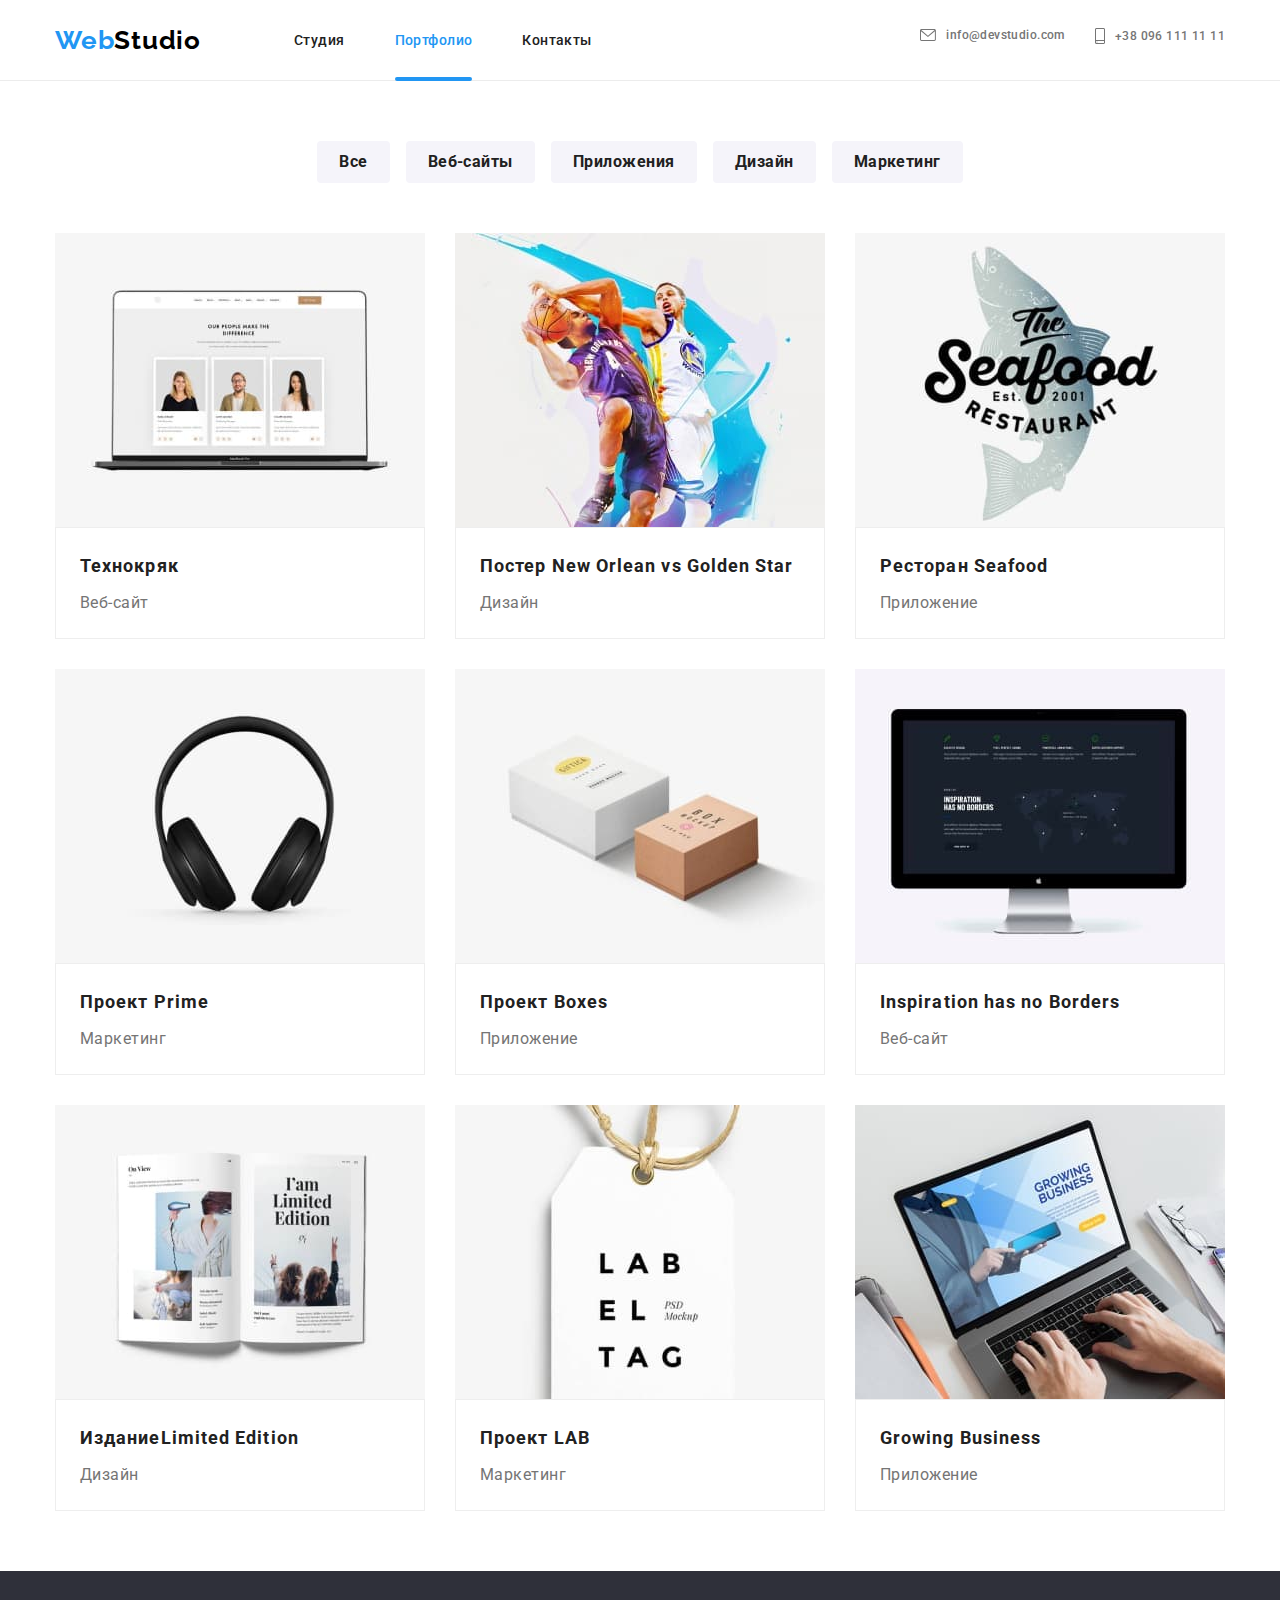
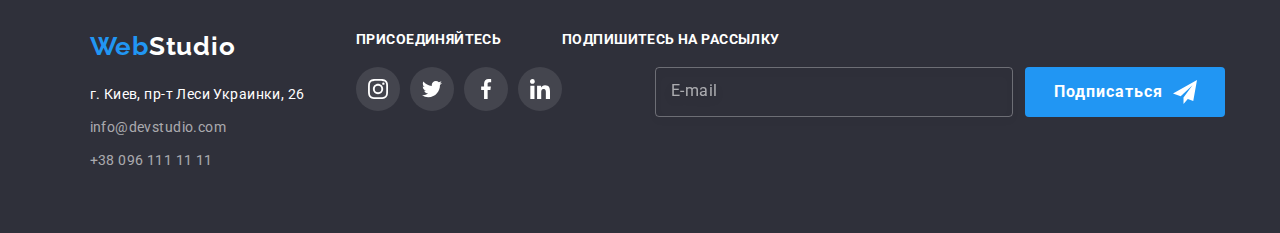
==== commit 1e50dbc9: "50/50" ====
--- a/portfolio.html
+++ b/portfolio.html
@@ -16,7 +16,6 @@
     <link rel="stylesheet" href="./css/main.min.css" />
   </head>
   <body>
-    <!-- Хедер -->
     <header>
       <!-- Навигация -->
 
@@ -37,6 +36,11 @@
             <li class="menu__item"><a href="" class="menu__link">Контакты</a></li>
           </ul>
         </nav>
+        <button type="button" class="mobile-menu-open" data-menu-open>
+          <svg class="mobile-menu-open__icon" width="40" height="40">
+            <use href="./images/icons.svg#menu-burger"></use>
+          </svg>
+        </button>
 
         <!-- Контактная информация -->
         <ul class="contact">
@@ -59,6 +63,52 @@
           </li>
         </ul>
       </div>
+      <div class="mobile-menu" data-menu>
+        <div class="container mobile-menu__container">
+          <button type="button" class="mobile-menu__close-btn" data-menu-close>
+            <svg class="mobile-menu__close-icon" width="40" height="40">
+              <use href="./images/icons.svg#close"></use>
+            </svg>
+          </button>
+          <ul class="mobile-menu_list-nav">
+            <li class="mobile-menu_list-nav-item">
+              <a href="./index.html" class="mobile-menu__list-nav-link">Студия</a>
+            </li>
+            <li class="mobile-menu_list-nav-item">
+              <a href="./portfolio.html" class="mobile-menu__list-nav-link">Портфолио</a>
+            </li>
+            <li class="mobile-menu_list-nav-item">
+              <a href="" class="mobile-menu__list-nav-link">Контакты</a>
+            </li>
+          </ul>
+          <ul class="mobile-menu_list-contact">
+            <li class="mobile-menu_list-contact-item">
+              <a href="tel:+380961111111" class="mobile-menu__list-contact-link"
+                >+38 096 111 11 11</a
+              >
+            </li>
+            <li class="mobile-menu_list-contact-item">
+              <a href="mailto:info@devstudio.com" class="mobile-menu__list-contact-link"
+                >info@devstudio.com</a
+              >
+            </li>
+          </ul>
+          <ul class="mobile-menu_list-social">
+            <li class="mobile-menu_list-social-item">
+              <a href="" class="mobile-menu__list-social-link">Instagram</a>
+            </li>
+            <li class="mobile-menu_list-social-item">
+              <a href="" class="mobile-menu__list-social-link">Twitter</a>
+            </li>
+            <li class="mobile-menu_list-social-item">
+              <a href="" class="mobile-menu__list-social-link">Facebook</a>
+            </li>
+            <li class="mobile-menu_list-social-item">
+              <a href="" class="mobile-menu__list-social-link">LinkedIn</a>
+            </li>
+          </ul>
+        </div>
+      </div>
     </header>
 
     <!-- Основний контент -->
@@ -117,10 +167,9 @@
                     />
 
                     <img
+                      class="card-set__img"
                       src="./images/technokryk.jpg"
                       alt="люди на экране компьютера"
-                      width="370"
-                      height="294"
                     />
                   </picture>
                   <p class="overlay">
@@ -164,10 +213,9 @@
                     />
 
                     <img
+                      class="card-set__img"
                       src="./images/neworlean.jpg"
                       alt="двое мужчин играют в баскетбол"
-                      width="370"
-                      height="294"
                     />
                   </picture>
 
@@ -193,7 +241,7 @@
                     <source
                       srcset="
                         ./images/projects/projects-desktop/seafood.jpg            1x,
-                        ./images/projects/projects-desktop/seafood-desctop@2x.jpg 2x
+                        ./images/projects/projects-desktop/seafood-desktop@2x.jpg 2x
                       "
                       media="(min-width:1200px)"
                     />
@@ -214,10 +262,9 @@
                     />
 
                     <img
+                      class="card-set__img"
                       src="./images/seafood.jpg"
                       alt="логотип ресторана Сифуд"
-                      width="370"
-                      height="294"
                     />
                   </picture>
 
@@ -261,7 +308,7 @@
                       media="(max-width:767px)"
                     />
 
-                    <img src="./images/prime.jpg" alt="черные наушники" width="370" height="294" />
+                    <img class="card-set__img" src="./images/prime.jpg" alt="черные наушники" />
                   </picture>
 
                   <p class="overlay">
@@ -305,10 +352,9 @@
                     />
 
                     <img
+                      class="card-set__img"
                       src="./images/boxes.jpg"
                       alt="белая и коричневая коробки"
-                      width="370"
-                      height="294"
                     />
                   </picture>
 
@@ -332,7 +378,7 @@
                     <source
                       srcset="
                         ./images/projects/projects-desktop/inspiration-desktop.jpg    1x,
-                        ./images/projects/projects-desktop/inspiration-desctop@2x.jpg 2x
+                        ./images/projects/projects-desktop/inspiration-desktop@2x.jpg 2x
                       "
                       media="(min-width:1200px)"
                     />
@@ -353,10 +399,9 @@
                     />
 
                     <img
+                      class="card-set__img"
                       src="./images/inspirations.jpg"
                       alt="екран монитора с помеченной картой"
-                      width="370"
-                      height="294"
                     />
                   </picture>
 
@@ -401,10 +446,9 @@
                     />
 
                     <img
+                      class="card-set__img"
                       src="./images/limitededition.jpg"
                       alt="открытая книга"
-                      width="370"
-                      height="294"
                     />
                   </picture>
 
@@ -422,7 +466,7 @@
             </li>
 
             <li class="card-set__item">
-              <a class="card-set__link-" href="">
+              <a class="card-set__link" href="">
                 <div class="box-overlay">
                   <picture>
                     <source
@@ -448,7 +492,7 @@
                       media="(max-width:767px)"
                     />
 
-                    <img src="./images/lab.jpg" alt="этикетка" width="370" height="294" />
+                    <img class="card-set__img" src="./images/lab.jpg" alt="этикетка" />
                   </picture>
 
                   <p class="overlay">
@@ -470,7 +514,7 @@
                   <picture>
                     <source
                       srcset="
-                        ./images/projects/projects-desktop/growing-desktop.jpg                       1x,
+                        ./images/projects/projects-desktop/growing-desktop.jpg    1x,
                         ./images/projects/projects-desktop/growing-desktop@2x.jpg 2x
                       "
                       media="(min-width:1200px)"
@@ -492,10 +536,9 @@
                     />
 
                     <img
+                      class="card-set__img"
                       src="./images/growing.jpg"
                       alt="на мониторе компьютера открыта презентация проекта растущий бизнес"
-                      width="370"
-                      height="294"
                     />
                   </picture>
 
@@ -593,5 +636,7 @@
         </div>
       </div>
     </footer>
+
+    <script src="./js/modal.js"></script>
   </body>
 </html>
--- a/css/main.min.css
+++ b/css/main.min.css
@@ -1 +1 @@
-:root{--primary-font: "Roboto", sans-serif;--secondary-font: "Raleway", sans-serif;--primary-text-color: #757575;--title-text-color: #212121;--accent-color: #2196f3;--background-dark: #2f303a;--contrasting-color: #ffffff;--svg-color: #afb1b8;--background-secondary-color: #f5f4fa;--transition-duration-timing-function: 250ms cubic-bezier(0.4, 0, 0.2, 1)}.visually-hidden{position:absolute;width:1px;height:1px;padding:0;margin:-1px;overflow:hidden;clip:rect(0, 0, 0, 0);white-space:nowrap;border:0}.social-list__link,.clients-list__link,.clients-list,.services__text,.wrapper{display:flex;align-items:center;justify-content:center}h1,h2,h3,h4,h5,h6,p{margin-top:0;margin-bottom:0}ul,ol{margin-top:0;margin-bottom:0;padding-left:0;list-style:none}img{display:block}a{text-decoration:none}body{background-color:var(--contrasting-color);color:var(--primary-text-color);font-family:var(--primary-font);font-size:14px;line-height:1.71;letter-spacing:.03em}.section{padding-bottom:94px;padding-top:94px}.container{padding-left:15px;padding-right:15px}@media screen and (min-width: 480px){.container{width:450px;margin-left:auto;margin-right:auto}}@media screen and (min-width: 768px){.container{width:738px}}@media screen and (min-width: 1200px){.container{width:1170px}}.button{color:var(--contrasting-color);background-color:var(--accent-color);border:none;font-family:inherit;cursor:pointer;font-weight:500;font-size:16px;line-height:1.62;letter-spacing:.03em;border-radius:4px}.logo{font-family:var(--secondary-font);color:var(--accent-color);font-size:24px;font-weight:700;line-height:1.1666666667;letter-spacing:.03em}.logo_theme--dark{color:var(--contrasting-color)}.logo_theme--white{color:#000}@media screen and (max-width: 767px){.menu{display:none}.contact{display:none}}.mobile-menu-open{background-color:rgba(0,0,0,0);border:none;padding:0}.mobile-menu-open__icon{fill:var(--title-text-color)}.main-header{display:flex;justify-content:space-between;padding-top:16px;padding-bottom:16px}.hero{padding:200px 0;background-image:linear-gradient(rgba(47, 48, 58, 0.4), rgba(47, 48, 58, 0.4)),url(../images/backgroundimage.jpg);background-color:#c4c4c4;background-size:cover}.hero__position{display:flex;justify-content:center}.hero__title{color:var(--contrasting-color);font-size:44px;font-weight:900;line-height:1.3636363636;text-transform:uppercase;letter-spacing:.06em;width:696px}.hero-container{text-align:center}.hero-button{display:inline-block;padding:10px 32px;font-size:16px;font-weight:700;line-height:1.875;text-align:center;letter-spacing:.06em;box-shadow:0px 4px 4px rgba(0,0,0,.15);margin-top:30px;transition:background-color var(--transition-duration-timing-function)}.hero-button:hover,.hero-button:focus{background-color:#188ce8}.section-benefits{padding-top:94px;padding-bottom:0}.benefits{display:flex}.benefits__item{min-width:270px}.benefits__item:not(:last-child){margin-right:30px}.benefits__subtitle{color:var(--title-text-color);font-size:14px;font-weight:700;line-height:1.1428571429;letter-spacing:.03em;text-transform:uppercase;margin-bottom:10px;margin-top:30px;text-align:left}.benefits__text{font-size:14px;font-weight:400;line-height:1.7142857143;text-align:left}.wrapper{width:100%;height:120px;background-color:var(--background-secondary-color)}.title{color:var(--title-text-color);font-size:36px;font-weight:700;line-height:1.1666666667;text-align:center;letter-spacing:.03em;margin-bottom:50px}.services{display:flex}.services__item:not(:last-child){margin-right:30px}.services__text{position:absolute;bottom:0;color:var(--contrasting-color);font-size:14px;font-weight:700;line-height:1.1428571429;letter-spacing:.03em;text-transform:uppercase;background-color:rgba(47,48,58,.8);width:370px;height:70px}.thumb{position:relative}.section-team{background-color:var(--background-secondary-color)}.employee-list{display:flex;flex-wrap:wrap;gap:30px}.employee-list__card{flex-basis:calc((100% - 90px)/4);box-shadow:0px 1px 3px rgba(0,0,0,.12),0px 1px 1px rgba(0,0,0,.14),0px 2px 1px rgba(0,0,0,.2);border-radius:0px 0px 4px 4px;width:270px;background-color:var(--contrasting-color)}.employee-list__info{padding:30px 0}.employee-list__name{font-size:16px;font-weight:500;line-height:1.1875;letter-spacing:.03em;color:var(--title-text-color);text-align:center;margin-bottom:10px}.employee-list__text{font-size:16px;font-weight:400;line-height:1.1875;margin-bottom:16px;text-align:center}.clients-list{gap:30px;flex-wrap:wrap}.clients-list__link{border:1px solid var(--svg-color);border-radius:4px;width:170px;height:92px;color:var(--svg-color);transition:color var(--transition-duration-timing-function),border-color var(--transition-duration-timing-function)}.clients-list__link:hover,.clients-list__link:focus{border-color:var(--accent-color);color:var(--accent-color)}.clients-list__icon{fill:currentColor;transition:fill var(--transition-duration-timing-function)}.clients-list__icon:hover,.clients-list__icon:focus{fill:currentColor}.button-secondary{display:inline-block;padding:6px 22px;color:#212121;background-color:#f5f4fa;transition:color var(--transition-duration-timing-function),background-color var(--transition-duration-timing-function),box-shadow var(--transition-duration-timing-function)}.button-secondary:hover,.button-secondary:focus{color:var(--contrasting-color);background-color:var(--accent-color);box-shadow:0px 3px 1px rgba(0,0,0,.1),0px 1px 2px rgba(0,0,0,.08),0px 2px 2px rgba(0,0,0,.12)}.filter{display:flex;justify-content:center;margin-bottom:50px}.filter__item:not(:last-child){margin-right:8px}.card-set{display:flex;flex-wrap:wrap;column-gap:30px;row-gap:30px}.card-set__item{flex-basis:calc((100% - 60px)/3);transition:box-shadow var(--transition-duration-timing-function)}.card-set__item:hover,.card-set__item:focus{box-shadow:0px 1px 1px rgba(0,0,0,.12),0px 4px 4px rgba(0,0,0,.06),1px 4px 6px rgba(0,0,0,.16)}.card-set__info{padding:20px 24px;border:1px solid #eee}.card-set__name{font-size:18px;font-weight:700;line-height:2;letter-spacing:.06em;color:var(--title-text-color);margin-bottom:4px;text-align:left}.card-set__text{font-size:16px;font-weight:400;line-height:1.875;letter-spacing:.03em;color:var(--primary-text-color);text-align:left}.box-overlay{position:relative;overflow:hidden}.overlay{position:absolute;text-align:left;top:0;left:0;width:100%;font-size:18px;font-weight:400;line-height:1.5555555556;letter-spacing:.03em;color:var(--contrasting-color);padding:63px 24px;background-color:rgba(33,150,243,.9);overflow:auto;transform:translate(0, 100%);transition:transform var(--transition-duration-timing-function)}.card-set__link:hover .overlay,.card-set__link:focus .overlay{transform:translate(0, 0)}.footer{padding-top:60px;padding-bottom:60px;background-color:var(--background-dark)}.container-footer{display:flex}.address{margin-top:20px;margin-right:70px}.address__item{color:var(--contrasting-color);font-style:normal}.address__link{color:rgba(255,255,255,.6);font-style:normal}.address__link:hover,.address__link:focus{color:var(--accent-color)}.address__item:not(:last-child){margin-bottom:9px}.invitation-box{margin-right:93px}.invitation-box-position{position:relative}.invitation-text{color:var(--contrasting-color);font-size:14px;font-weight:700;line-height:1.1428571429;letter-spacing:.03em;text-transform:uppercase;margin-bottom:20px;margin-top:12px}.subscription-form{display:flex}.subscription-form__mail-address{width:358px;height:50px;background-color:rgba(0,0,0,0);border:1px solid rgba(255,255,255,.3);filter:drop-shadow(0px 4px 4px rgba(0, 0, 0, 0.15));border-radius:4px;padding:16px 15px;font-size:12px;font-weight:400;line-height:1.1666666667;letter-spacing:.01em;color:var(--contrasting-color);transition:border-color var(--transition-duration-timing-function)}.subscription-form__mail-address:focus{outline:none;border-color:var(--accent-color)}.subscription-form__mail-address::placeholder{font-size:16px;font-weight:400;line-height:1.25;letter-spacing:.03em;color:rgba(255,255,255,.6)}.subscription-form__btn{font-size:16px;font-weight:700;line-height:1.875;letter-spacing:.06em;color:var(--contrasting-color);width:200px;height:50px;background-color:var(--accent-color);border-radius:4px;border:none;padding-top:10px;padding-right:62px;padding-bottom:10px;padding-left:29px;transition:background-color var(--transition-duration-timing-function),box-shadow var(--transition-duration-timing-function)}.subscription-form__btn:hover,.subscription-form__btn:focus{background-color:#188ce8;box-shadow:0px 4px 4px rgba(0,0,0,.15)}.subscription-form__icon{fill:var(--contrasting-color);position:absolute;top:50%;right:28px;transform:translateY(-50%)}.subscription-form__wrapper{display:flex;position:relative;margin-left:12px}.social-list{display:flex;justify-content:center;gap:10px}.social-list__link{width:44px;height:44px;border-radius:50%;background-color:rgba(255,255,255,.1);transition:fill var(--transition-duration-timing-function),background-color var(--transition-duration-timing-function)}.social-list__link:hover,.social-list__link:focus{background-color:var(--accent-color)}.social-list__icon{fill:var(--contrasting-color)}.social-list__link_theme_lite{background-color:var(--contrasting-color)}.social-list__link_theme_lite:hover,.social-list__link_theme_lite:focus{background-color:var(--accent-color)}.social-list__icon_theme_lite{fill:var(--svg-color)}.social-list__link_theme_lite:hover .social-list__icon_theme_lite,.social-list__link_theme_lite:focus .social-list__icon_theme_lite{fill:var(--contrasting-color)}.backdrop{position:fixed;top:0;left:0;width:100%;height:100%;background-color:rgba(0,0,0,.2);transition:opacity var(--transition-duration-timing-function),visibility var(--transition-duration-timing-function)}.backdrop.is-hidden{opacity:0;pointer-events:none;visibility:inherit}.modal{position:absolute;top:50%;left:50%;transform:translate(-50%, -50%);min-width:528px;min-height:581px;padding:40px;background-color:var(--contrasting-color);border-radius:4px;box-shadow:0px 1px 3px rgba(0,0,0,.12),0px 1px 1px rgba(0,0,0,.14),0px 2px 1px rgba(0,0,0,.2);transition:box-shadow var(--transition-duration-timing-function),transform var(--transition-duration-timing-function)}.modal-form{display:flex;flex-direction:column;position:relative}.modal-text{font-weight:700;font-size:20px;line-height:1.15;letter-spacing:.03em;color:var(--title-text-color);margin-bottom:12px}.backdrop.is-hidden .modal{transform:translate(-50%, -50%) scale(0.7)}.close{position:absolute;top:8px;right:8px;display:flex;justify-content:center;align-items:center;border:1px solid rgba(0,0,0,.1);border-radius:50%;width:30px;height:30px;background-color:rgba(0,0,0,0);padding:0}.close:hover,.close:focus{border-color:var(--accent-color)}.untitled{transition:fill var(--transition-duration-timing-function)}.close:hover .untitled,.close:focus .untitled{fill:var(--accent-color)}.modal-form-input{width:100%;height:40px;border:1px solid rgba(33,33,33,.2);border-radius:4px;padding-left:42px;padding-top:11px;padding-bottom:11px;padding-right:12px;font-size:12px;line-height:1.17;letter-spacing:.01em;color:#000;transition:border-color var(--transition-duration-timing-function)}.modal-form-input:focus{outline:none;border-color:var(--accent-color)}.modal-input-icon{position:absolute;top:50%;left:0;transform:translateY(-50%);margin-left:12px;fill:#212121;transition:fill var(--transition-duration-timing-function)}.modal-form-input:focus+.modal-input-icon{fill:var(--accent-color)}.modal-form-input-desc{display:block;font-size:12px;line-height:1.17;letter-spacing:.01em;color:var(--primary-text-color);margin-bottom:4px}.modal-form-field{margin-bottom:10px}.modal-form-input-wrapper{display:block;position:relative}.modal-form-message{resize:none;width:100%;height:138px;padding:12px 16px;border:1px solid rgba(33,33,33,.2);border-radius:4px;outline:none;margin-bottom:20px;transition:border-color var(--transition-duration-timing-function)}.modal-form-message:focus{border-color:var(--accent-color)}.modal-form-message:focus::placeholder{font-size:12px;line-height:1.17;letter-spacing:.01em;color:rgba(117,117,117,.5)}.modal-form-check:checked+.modal-form-check-desc::before{background-color:var(--accent-color);border-color:var(--accent-color);background-image:url(../images/check.svg);background-position:center;background-repeat:no-repeat}.modal-form-check:focus+.modal-form-check-desc::before{opacity:1}.modal-form-check-desc{display:flex;align-items:center;font-size:14px;line-height:1.71;letter-spacing:.03em;color:var(--primary-text-color);margin-bottom:30px}.modal-form-check-desc::before{display:block;width:16px;height:15px;border:2px solid #212121;border-radius:2px;cursor:pointer;margin-right:7px;margin-left:13px;content:""}.agreement-link{color:var(--accent-color);text-decoration:underline}.modal-button-submit{align-self:center;width:200px;height:50px;padding:10px 55px;font-weight:700;font-size:16px;line-height:1.88;letter-spacing:.06em;color:var(--contrasting-color);background-color:var(--accent-color);border:rgba(0,0,0,0);border-radius:4px;transition:box-shadow var(--transition-duration-timing-function)}.modal-button-submit:hover,.modal-button-submit:focus{background-color:#188ce8;box-shadow:0px 4px 4px rgba(0,0,0,.15)}/*# sourceMappingURL=main.min.css.map */+:root{--primary-font: "Roboto", sans-serif;--secondary-font: "Raleway", sans-serif;--primary-text-color: #757575;--title-text-color: #212121;--accent-color: #2196f3;--background-dark: #2f303a;--contrasting-color: #ffffff;--svg-color: #afb1b8;--background-secondary-color: #f5f4fa;--transition-duration-timing-function: 250ms cubic-bezier(0.4, 0, 0.2, 1)}.visually-hidden{position:absolute;width:1px;height:1px;padding:0;margin:-1px;overflow:hidden;clip:rect(0, 0, 0, 0);white-space:nowrap;border:0}.social-list__link,.clients-list__link,.clients-list,.services__text,.wrapper{display:flex;align-items:center;justify-content:center}h1,h2,h3,h4,h5,h6,p{margin-top:0;margin-bottom:0}ul,ol{margin-top:0;margin-bottom:0;padding-left:0;list-style:none}img{display:block}a{text-decoration:none}body{background-color:var(--contrasting-color);color:var(--primary-text-color);font-family:var(--primary-font);font-size:14px;line-height:1.71;letter-spacing:.03em}.section{padding-bottom:94px;padding-top:94px}.container{padding-left:15px;padding-right:15px;margin-left:auto;margin-right:auto}@media screen and (min-width: 480px){.container{width:480px}}@media screen and (min-width: 480px)and (min-width: 768px){.container{width:768px}}@media screen and (min-width: 1200px){.container{width:1200px}}.button{color:var(--contrasting-color);background-color:var(--accent-color);border:none;font-family:inherit;cursor:pointer;font-size:16px;font-weight:700;line-height:1.875;letter-spacing:.03em;border-radius:4px}header{border-bottom:1px solid #ececec}.logo{font-family:var(--secondary-font);color:var(--accent-color);font-size:24px;font-weight:700;line-height:1.1666666667;letter-spacing:.03em}.logo_theme--dark{color:var(--contrasting-color)}.logo_theme--white{color:#000}@media screen and (max-width: 767px){.menu{display:none}.contact{display:none}.mobile-menu-open{background-color:rgba(0,0,0,0);border:none;line-height:0}}@media screen and (min-width: 768px){.mobile-menu{display:none}.mobile-menu-open{display:none}.logo{font-size:24px;font-weight:700;line-height:1.1666666667;margin-right:88px}.main-header,.menu,.navigation,.menu__item{display:flex;align-items:center}.menu__item:not(:last-child){margin-right:50px}.menu__link{font-size:14px;font-weight:500;line-height:1.1428571429;transition:color var(--transition-duration-timing-function);padding:32px 0;color:var(--title-text-color)}.menu__link:hover,.menu__link:focus{color:var(--accent-color)}.current{position:relative;color:var(--accent-color)}.current::after{content:"";position:absolute;left:0;bottom:-1px;width:100%;height:4px;background:#2196f3;border-radius:2px}.contact{margin-left:auto}.contact__link{display:flex;align-items:center;font-size:12px;font-weight:500;line-height:1.1666666667;color:var(--primary-text-color);transition:color var(--transition-duration-timing-function)}.contact__link:hover,.contact__link:focus{color:var(--accent-color)}.contact__item:not(:last-child){margin-bottom:10px}.contact__icon{fill:currentColor;margin-right:10px;transition:fill var(--transition-duration-timing-function)}.contact__icon:hover,.contact__icon:focus{fill:currentColor}}@media screen and (min-width: 1200px){.logo{font-size:26px;font-weight:700;line-height:1.1923076923;margin-right:93px}.logo_theme--dark{color:var(--contrasting-color)}.logo_theme--white{color:#000}.contact{display:flex;margin-left:auto}.contact__item+.contact__item{margin-left:30px}}@media screen and (max-width: 767px){.mobile-menu__container{position:relative;padding:48px 25px}.mobile-menu{position:fixed;z-index:100;top:0;left:0;width:100%;height:100%;max-height:796px;background-color:var(--contrasting-color);box-shadow:0 0 0 100max rgba(0,0,0,.5);opacity:0;visibility:hidden;pointer-events:none;transition:opacity var(----transition-duration-timing-function),visibility var(----transition-duration-timing-function)}.mobile-menu.is-open{opacity:1;visibility:visible;pointer-events:auto}.main-header{display:flex;justify-content:space-between;align-items:center;padding-top:10px;padding-bottom:10px}.mobile-menu__close-btn{position:absolute;top:10px;right:15px;background-color:rgba(0,0,0,0);border:none;padding:0}.mobile-menu__close-icon{fill:var(--title-text-color)}.mobile-menu_list-nav{margin-bottom:302px}.mobile-menu__list-nav-link{font-family:var(--primary-font);color:var(--title-text-color);font-size:40px;font-weight:500;line-height:1.175;letter-spacing:.02em;transition:color var(----transition-duration-timing-function)}.mobile-menu__list-nav-link:hover,.mobile-menu__list-nav-link:focus{color:var(--accent-color)}.mobile-menu__list-contact-link{font-family:var(--primary-font);color:var(--title-text-color);font-size:34px;font-weight:500;line-height:1.1764705882;letter-spacing:.02em;transition:color var(----transition-duration-timing-function)}.mobile-menu__list-contact-link:hover,.mobile-menu__list-contact-link:focus{color:var(--accent-color)}.mobile-menu_list-nav-item:not(:last-child),.mobile-menu_list-contact-item:not(:last-child){margin-bottom:32px}.mobile-menu_list-contact{margin-bottom:64px}.mobile-menu_list-social{display:flex}.mobile-menu__list-social-link{font-family:var(--primary-font);color:var(--title-text-color);font-size:18px;font-weight:500;line-height:1.2222222222;letter-spacing:.02em;transition:color var(----transition-duration-timing-function)}.mobile-menu__list-social-link:hover,.mobile-menu__list-social-link:focus{color:var(--accent-color)}.mobile-menu_list-social-item:not(:last-child){margin-right:20px}.mobile-menu__list-social-link::after{content:"";border:1px solid rgba(33,33,33,.2);transform:rotate(90deg);margin-left:10px}.mobile-menu__list-social-link:hover .mobile-menu__list-social-link::after,.mobile-menu__list-social-link:focus .mobile-menu__list-social-link::after{color:var(--accent-color)}}.hero{min-height:100%;background-image:linear-gradient(rgba(47, 48, 58, 0.4), rgba(47, 48, 58, 0.4)),url("../../images/bg.jpg");background-color:#c4c4c4;background-position:center top;background-size:cover;background-repeat:no-repeat}@media(min-device-pixel-ratio: 2),(min-resolution: 192dpi),(min-resolution: 2dppx){.hero{background-image:url("../../images/bgdesktop@2x.jpg")}}@media screen and (min-width: 480px){.hero{padding:116px 0;background-size:480px}.hero__position{display:flex;justify-content:center}.hero__title{color:var(--contrasting-color);font-size:26px;font-weight:900;line-height:1.6153846154;text-transform:uppercase;letter-spacing:.06em;width:360px}.hero-container{text-align:center}.hero-button{display:inline-block;padding:10px 32px;font-size:16px;font-weight:700;line-height:1.875;text-align:center;letter-spacing:.06em;box-shadow:0px 4px 4px rgba(0,0,0,.15);margin-top:30px;transition:background-color var(--transition-duration-timing-function)}.hero-button:hover,.hero-button:focus{background-color:#188ce8}}@media screen and (min-width: 768px){.hero{padding:118px 0;background-size:768px 400px}}@media screen and (min-width: 1200px){.hero{padding:200px 0;background-size:1600px 600px}}.hero{padding:200px 0;background-image:linear-gradient(rgba(47, 48, 58, 0.4), rgba(47, 48, 58, 0.4)),url(../images/backgroundimage.jpg);background-color:#c4c4c4;background-size:cover}.hero__position{display:flex;justify-content:center}.hero__title{color:var(--contrasting-color);font-size:44px;font-weight:900;line-height:1.3636363636;text-transform:uppercase;letter-spacing:.06em;width:696px}.hero-container{text-align:center}.hero-button{display:inline-block;padding:10px 32px;font-size:16px;font-weight:700;line-height:1.875;text-align:center;letter-spacing:.06em;box-shadow:0px 4px 4px rgba(0,0,0,.15);margin-top:30px;transition:background-color var(--transition-duration-timing-function)}.hero-button:hover,.hero-button:focus{background-color:#188ce8}.benefits__subtitle{color:var(--title-text-color);font-size:14px;font-weight:700;line-height:1.1428571429;letter-spacing:.03em;text-transform:uppercase;margin-bottom:10px;margin-top:30px;text-align:center}.benefits__text{font-size:14px;font-weight:400;line-height:1.7142857143;text-align:left}.wrapper{height:120px;background-color:var(--background-secondary-color)}.section-benefits{padding-top:60px;padding-bottom:0}@media screen and (max-width: 768px){.benefits__item{width:100%;max-width:450px}.benefits__item:not(:last-child){margin-bottom:30px}.section-benefits{padding-bottom:60px}}@media screen and (min-width: 768px){.benefits{display:flex;flex-wrap:wrap;column-gap:30px;row-gap:30px}.benefits__subtitle{text-align:left}.benefits__item{flex-basis:calc((100% - 30px)/2);width:100%;max-width:354px}}@media screen and (min-width: 1200px){.section-benefits{padding-top:94px}.section-benefits .benefits{column-gap:0}.section-benefits .benefits__item{flex-basis:calc((100% - 90px)/4);width:100%;max-width:270px}.section-benefits .benefits__item:not(:last-child){margin-right:30px}}.title{color:var(--title-text-color);font-size:36px;font-weight:700;line-height:1.1666666667;text-align:center;letter-spacing:.03em;margin-bottom:50px}.services{display:flex}.services__item:not(:last-child){margin-right:30px}.services__text{position:absolute;bottom:0;color:var(--contrasting-color);font-size:14px;font-weight:700;line-height:1.1428571429;letter-spacing:.03em;text-transform:uppercase;background-color:rgba(47,48,58,.8);width:370px;height:70px}.thumb{position:relative}@media screen and (max-width: 1200px){.title-services{display:none}.section-services{display:none}}.section-team{background-color:var(--background-secondary-color)}.employee-list__info{padding:30px 0}.employee-list__name{font-size:16px;font-weight:500;line-height:1.1875;letter-spacing:.03em;color:var(--title-text-color);text-align:center;margin-bottom:10px}.employee-list__text{font-size:16px;font-weight:400;line-height:1.1875;margin-bottom:16px;text-align:center}.employee-list__card{box-shadow:0px 1px 3px rgba(0,0,0,.12),0px 1px 1px rgba(0,0,0,.14),0px 2px 1px rgba(0,0,0,.2);width:450px;border-radius:0px 0px 4px 4px;background-color:var(--contrasting-color)}@media screen and (max-width: 767px){.title{margin-bottom:30px}.employee-list__card:not(:last-child){margin-bottom:30px}.employee-list__img{width:100%;max-width:450px;height:460px}.section{padding-top:60px}}@media screen and (min-width: 768px){.employee-list{display:flex;gap:30px;flex-wrap:wrap}.employee-list__card{flex-basis:calc((100% - 30px)/2)}.employee-list__img{width:354px;height:374px}.employee-list__card:not(:last-child){margin-bottom:0}}@media screen and (min-width: 1200px){.employee-list{max-width:1170px}.employee-list__card{flex-basis:calc((100% - 90px)/4)}.employee-list__img{width:270px;height:260px}.employee-list__info{width:270px}.employee-list__card{width:270px}}.clients-list{gap:30px;flex-wrap:wrap}.clients-list__link{border:1px solid var(--svg-color);border-radius:4px;height:92px;color:var(--svg-color);transition:color var(--transition-duration-timing-function),border-color var(--transition-duration-timing-function)}.clients-list__link:hover,.clients-list__link:focus{border-color:var(--accent-color);color:var(--accent-color)}.clients-list__icon{fill:currentColor;transition:fill var(--transition-duration-timing-function)}.clients-list__icon:hover,.clients-list__icon:focus{fill:currentColor}@media screen and (min-width: 480px){.clients-list__item{flex-basis:calc((100% - 30px)/2)}.clients-list__link{width:100%;max-width:210px}}@media screen and (min-width: 768px){.clients-list__item{flex-basis:calc((100% - 60px)/3)}.clients-list__link{width:100%;max-width:226px}}@media screen and (min-width: 1200px){.clients-list__item{flex-basis:calc((100% - 150px)/6)}.clients-list__link{width:100%;max-width:170px}}.button-secondary{display:inline-block;padding:6px 22px;color:#212121;background-color:#f5f4fa;transition:color var(--transition-duration-timing-function),background-color var(--transition-duration-timing-function),box-shadow var(--transition-duration-timing-function)}.button-secondary:hover,.button-secondary:focus{color:var(--contrasting-color);background-color:var(--accent-color);box-shadow:0px 3px 1px rgba(0,0,0,.1),0px 1px 2px rgba(0,0,0,.08),0px 2px 2px rgba(0,0,0,.12)}@media screen and (min-width: 480px){.filter{display:flex;column-gap:8px;row-gap:15px;flex-wrap:wrap;margin-bottom:40px}}@media screen and (min-width: 768px),(min-width: 1200px){.filter{display:flex;justify-content:center;margin-bottom:50px}.filter__item:not(:last-child){margin-right:8px}}.card-set__item{transition:box-shadow var(--transition-duration-timing-function)}.card-set__item:hover,.card-set__item:focus{box-shadow:0px 1px 1px rgba(0,0,0,.12),0px 4px 4px rgba(0,0,0,.06),1px 4px 6px rgba(0,0,0,.16)}.card-set__info{padding:20px 24px;border:1px solid #eee}.card-set__name{font-size:18px;font-weight:700;line-height:2;letter-spacing:.06em;color:var(--title-text-color);margin-bottom:4px;text-align:left}.card-set__text{font-size:16px;font-weight:400;line-height:1.875;letter-spacing:.03em;color:var(--primary-text-color);text-align:left}.card-set .card-set__img{height:294px}.box-overlay{position:relative;overflow:hidden}.overlay{position:absolute;text-align:left;top:0;left:0;width:100%;font-size:18px;font-weight:400;line-height:1.5555555556;letter-spacing:.03em;color:var(--contrasting-color);padding:63px 24px;background-color:rgba(33,150,243,.9);overflow:auto;transform:translate(0, 100%);transition:transform var(--transition-duration-timing-function)}.card-set__link:hover .overlay,.card-set__link:focus .overlay{transform:translate(0, 0)}@media screen and (min-width: 480px){.card-set__img{width:450px}.card-set:not(:last-child){margin-bottom:30px}.section{padding-bottom:60px;padding-top:60px}}@media screen and (min-width: 768px){.card-set{display:flex;flex-wrap:wrap;column-gap:30px;row-gap:30px}.card-set__item{flex-basis:calc((100% - 30px)/2)}.card-set:not(:last-child){margin-bottom:30px}.card-set__img{width:354px}}@media screen and (min-width: 1200px){.card-set__item{flex-basis:calc((100% - 60px)/3)}.card-set__img{width:370px}}.footer{padding-top:60px;padding-bottom:60px;background-color:var(--background-dark)}.company-address{width:232px;margin:0 auto}.invitation-box{width:206px;margin:0 auto}.logo-position{width:154px;margin-left:auto;margin-right:auto}.address{margin-top:20px}.address__item{color:var(--contrasting-color);font-style:normal;text-align:center}.address__link{color:rgba(255,255,255,.6);font-style:normal}.address__link:hover,.address__link:focus{color:var(--accent-color)}.address__item:not(:last-child){margin-bottom:9px}.invitation-text{color:var(--contrasting-color);font-size:14px;font-weight:700;line-height:1.1428571429;letter-spacing:.03em;text-transform:uppercase;margin-bottom:20px;margin-top:60px;text-align:center}.subscription-form__mail-address{width:100%;height:50px;background-color:rgba(0,0,0,0);border:1px solid rgba(255,255,255,.3);filter:drop-shadow(0px 4px 4px rgba(0, 0, 0, 0.15));border-radius:4px;padding:16px 15px;font-size:12px;font-weight:400;line-height:1.1666666667;letter-spacing:.01em;color:var(--contrasting-color);transition:border-color var(--transition-duration-timing-function)}.subscription-form__mail-address:focus{outline:none;border-color:var(--accent-color)}.subscription-form__mail-address::placeholder{margin-top:20px;font-size:16px;font-weight:400;line-height:1.25;letter-spacing:.03em;color:rgba(255,255,255,.6)}.subscription-form__btn{margin-top:20px;font-size:16px;font-weight:700;line-height:1.875;letter-spacing:.06em;color:var(--contrasting-color);height:50px;background-color:var(--accent-color);border-radius:4px;border:none;padding-top:10px;padding-right:62px;padding-bottom:10px;padding-left:29px;transition:background-color var(--transition-duration-timing-function),box-shadow var(--transition-duration-timing-function)}.subscription-form__btn:hover,.subscription-form__btn:focus{background-color:#188ce8;box-shadow:0px 4px 4px rgba(0,0,0,.15)}.subscription-form__icon{fill:var(--contrasting-color);position:absolute;top:50%;right:28px}.subscription-form__wrapper{width:200px;display:flex;position:relative;margin-left:auto;margin-right:auto}@media screen and (min-width: 1200px){.container-footer{display:flex}.subscription-form{margin-left:93px;display:flex;row-gap:20px}.subscription-form__mail-address{width:358px}.subscription-form::placeholder{margin-bottom:20px}.subscription-form__wrapper{margin-left:12px}.subscription-form__btn{margin-top:0}.subscription-form__icon{transform:translateY(-50%)}.address{margin-top:20px}.address__item{text-align:left}.invitation-box{margin-right:93px;margin-left:70px}.invitation-box-position{position:relative}.invitation-text{margin-top:0;text-align:left}.invitation-text-form{margin-left:93px}.invitation-box{width:206px;margin:0}.logo-position{width:154px;margin-left:0;margin-right:0}}.social-list{display:flex;justify-content:center;gap:10px}.social-list__link{width:44px;height:44px;border-radius:50%;background-color:rgba(255,255,255,.1);transition:fill var(--transition-duration-timing-function),background-color var(--transition-duration-timing-function)}.social-list__link:hover,.social-list__link:focus{background-color:var(--accent-color)}.social-list__icon{fill:var(--contrasting-color)}.social-list__link_theme_lite{background-color:var(--contrasting-color)}.social-list__link_theme_lite:hover,.social-list__link_theme_lite:focus{background-color:var(--accent-color)}.social-list__icon_theme_lite{fill:var(--svg-color)}.social-list__link_theme_lite:hover .social-list__icon_theme_lite,.social-list__link_theme_lite:focus .social-list__icon_theme_lite{fill:var(--contrasting-color)}.backdrop{position:fixed;top:0;left:0;width:100%;height:100%;background-color:rgba(0,0,0,.2);transition:opacity var(--transition-duration-timing-function),visibility var(--transition-duration-timing-function)}.backdrop.is-hidden{opacity:0;pointer-events:none;visibility:inherit}.modal{position:absolute;top:50%;left:50%;transform:translate(-50%, -50%);min-width:528px;min-height:581px;padding:40px;background-color:var(--contrasting-color);border-radius:4px;box-shadow:0px 1px 3px rgba(0,0,0,.12),0px 1px 1px rgba(0,0,0,.14),0px 2px 1px rgba(0,0,0,.2);transition:box-shadow var(--transition-duration-timing-function),transform var(--transition-duration-timing-function)}.modal-form{display:flex;flex-direction:column;position:relative}.modal-text{font-weight:700;font-size:20px;line-height:1.15;letter-spacing:.03em;color:var(--title-text-color);margin-bottom:12px}.backdrop.is-hidden .modal{transform:translate(-50%, -50%) scale(0.7)}.close{position:absolute;top:8px;right:8px;display:flex;justify-content:center;align-items:center;border:1px solid rgba(0,0,0,.1);border-radius:50%;width:30px;height:30px;background-color:rgba(0,0,0,0);padding:0}.close:hover,.close:focus{border-color:var(--accent-color)}.untitled{transition:fill var(--transition-duration-timing-function)}.close:hover .untitled,.close:focus .untitled{fill:var(--accent-color)}.modal-form-input{width:100%;height:40px;border:1px solid rgba(33,33,33,.2);border-radius:4px;padding-left:42px;padding-top:11px;padding-bottom:11px;padding-right:12px;font-size:12px;line-height:1.17;letter-spacing:.01em;color:#000;transition:border-color var(--transition-duration-timing-function)}.modal-form-input:focus{outline:none;border-color:var(--accent-color)}.modal-input-icon{position:absolute;top:50%;left:0;transform:translateY(-50%);margin-left:12px;fill:#212121;transition:fill var(--transition-duration-timing-function)}.modal-form-input:focus+.modal-input-icon{fill:var(--accent-color)}.modal-form-input-desc{display:block;font-size:12px;line-height:1.17;letter-spacing:.01em;color:var(--primary-text-color);margin-bottom:4px}.modal-form-field{margin-bottom:10px}.modal-form-input-wrapper{display:block;position:relative}.modal-form-message{resize:none;width:100%;height:138px;padding:12px 16px;border:1px solid rgba(33,33,33,.2);border-radius:4px;outline:none;margin-bottom:20px;transition:border-color var(--transition-duration-timing-function)}.modal-form-message:focus{border-color:var(--accent-color)}.modal-form-message:focus::placeholder{font-size:12px;line-height:1.17;letter-spacing:.01em;color:rgba(117,117,117,.5)}.modal-form-check:checked+.modal-form-check-desc::before{background-color:var(--accent-color);border-color:var(--accent-color);background-image:url(../images/check.svg);background-position:center;background-repeat:no-repeat}.modal-form-check:focus+.modal-form-check-desc::before{opacity:1}.modal-form-check-desc{display:flex;align-items:center;font-size:14px;line-height:1.71;letter-spacing:.03em;color:var(--primary-text-color);margin-bottom:30px}.modal-form-check-desc::before{display:block;width:16px;height:15px;border:2px solid #212121;border-radius:2px;cursor:pointer;margin-right:7px;margin-left:13px;content:""}.agreement-link{color:var(--accent-color);text-decoration:underline}.modal-button-submit{align-self:center;width:200px;height:50px;padding:10px 55px;font-weight:700;font-size:16px;line-height:1.88;letter-spacing:.06em;color:var(--contrasting-color);background-color:var(--accent-color);border:rgba(0,0,0,0);border-radius:4px;transition:box-shadow var(--transition-duration-timing-function)}.modal-button-submit:hover,.modal-button-submit:focus{background-color:#188ce8;box-shadow:0px 4px 4px rgba(0,0,0,.15)}/*# sourceMappingURL=main.min.css.map */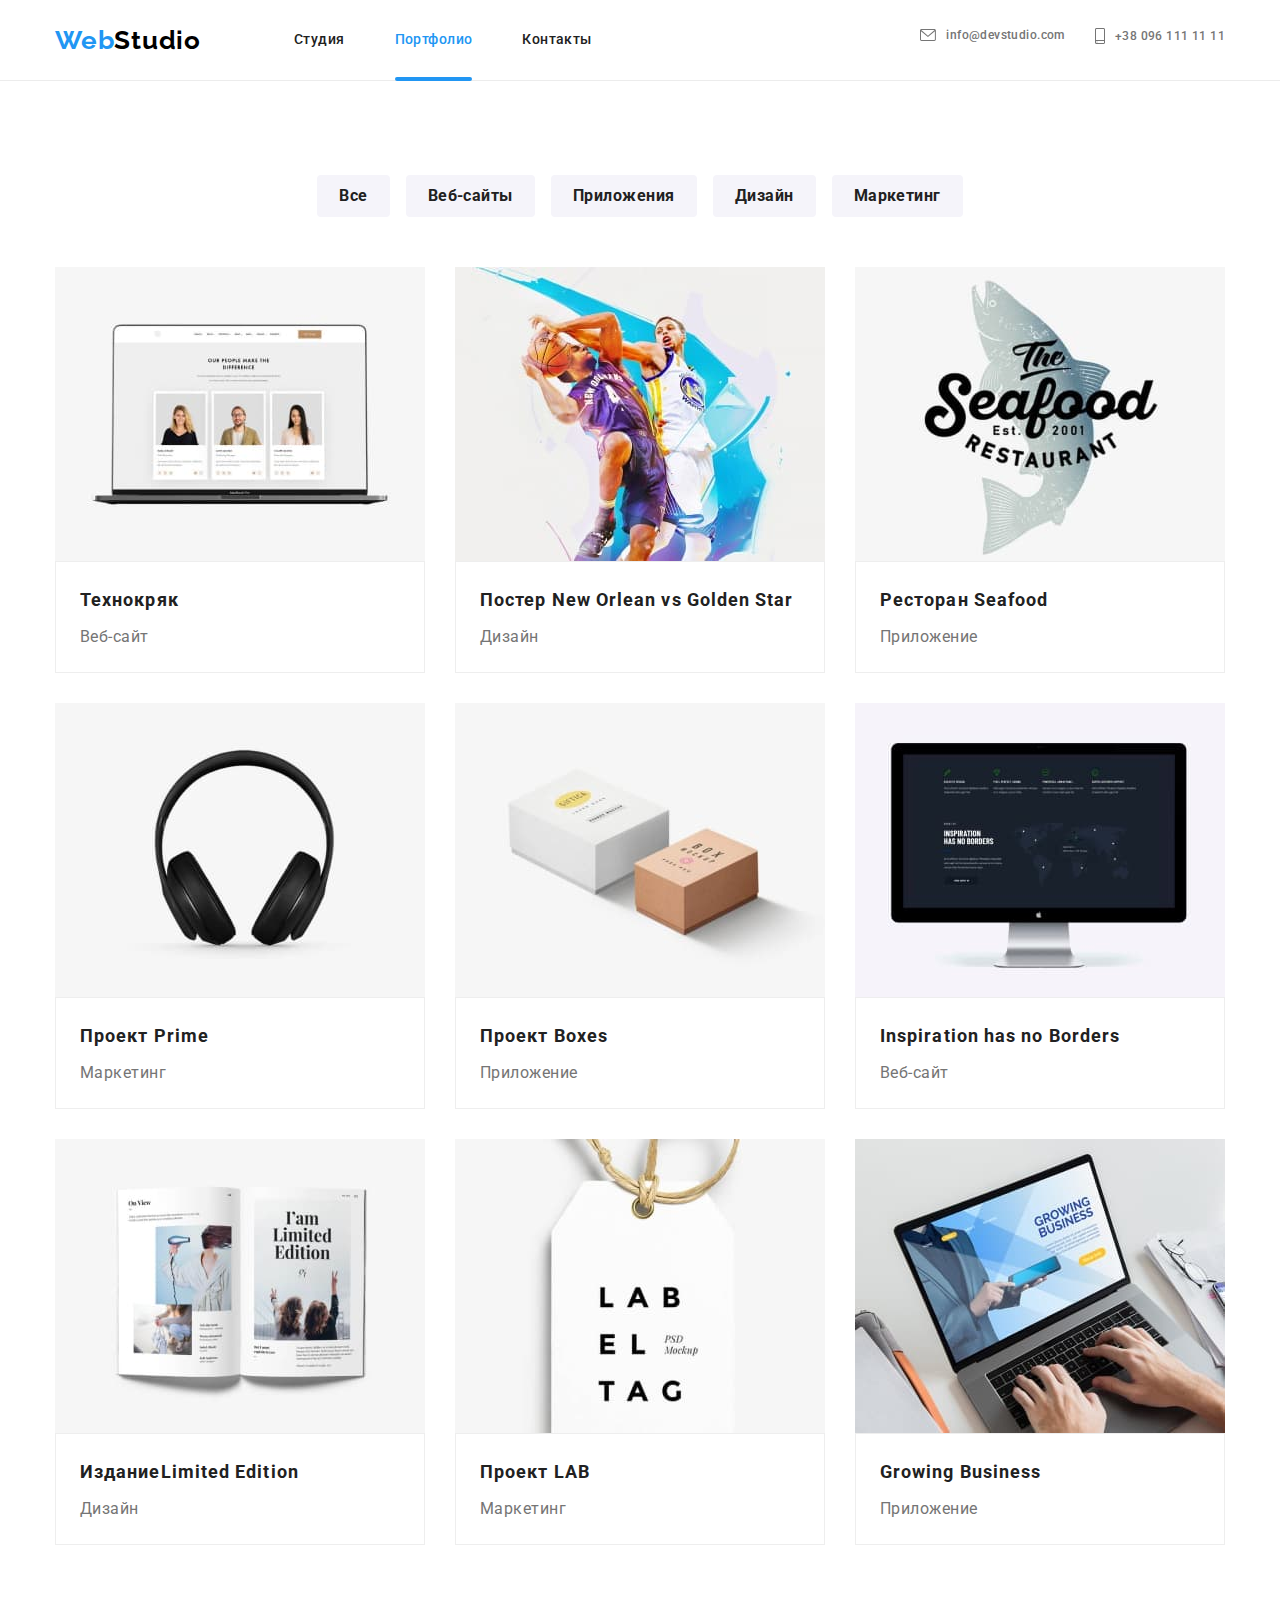
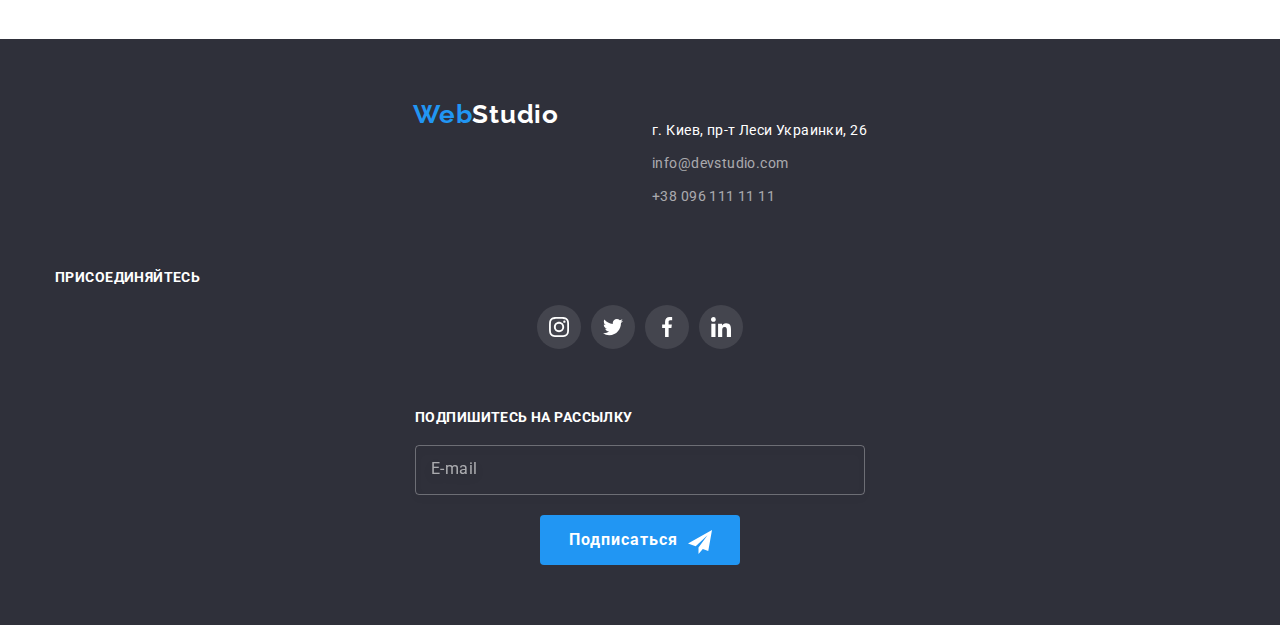
==== commit 1593c497: "HW 8" ====
--- a/portfolio.html
+++ b/portfolio.html
@@ -75,7 +75,7 @@
               <a href="./index.html" class="mobile-menu__list-nav-link">Студия</a>
             </li>
             <li class="mobile-menu_list-nav-item">
-              <a href="./portfolio.html" class="mobile-menu__list-nav-link">Портфолио</a>
+              <a href="./portfolio.html" class="mobile-menu__list-nav-link current">Портфолио</a>
             </li>
             <li class="mobile-menu_list-nav-item">
               <a href="" class="mobile-menu__list-nav-link">Контакты</a>
@@ -140,7 +140,7 @@
 
           <ul class="card-set">
             <li class="card-set__item">
-              <a class="card-set__link" href="">
+              <a class="card-set__link card-set__link-technokryak" href="">
                 <div class="box-overlay">
                   <picture>
                     <source
@@ -178,7 +178,7 @@
                     или частном лице.
                   </p>
                 </div>
-                <div class="card-set__info">
+                <div class="card-set__info card-set__info-technokryak">
                   <h2 class="card-set__name">Технокряк</h2>
                   <p class="card-set__text">Веб-сайт</p>
                 </div>
@@ -637,6 +637,6 @@
       </div>
     </footer>
 
-    <script src="./js/modal.js"></script>
+    <script src="./js/mobile-menu.js"></script>
   </body>
 </html>
--- a/css/main.min.css
+++ b/css/main.min.css
@@ -1 +1 @@
-:root{--primary-font: "Roboto", sans-serif;--secondary-font: "Raleway", sans-serif;--primary-text-color: #757575;--title-text-color: #212121;--accent-color: #2196f3;--background-dark: #2f303a;--contrasting-color: #ffffff;--svg-color: #afb1b8;--background-secondary-color: #f5f4fa;--transition-duration-timing-function: 250ms cubic-bezier(0.4, 0, 0.2, 1)}.visually-hidden{position:absolute;width:1px;height:1px;padding:0;margin:-1px;overflow:hidden;clip:rect(0, 0, 0, 0);white-space:nowrap;border:0}.social-list__link,.clients-list__link,.clients-list,.services__text,.wrapper{display:flex;align-items:center;justify-content:center}h1,h2,h3,h4,h5,h6,p{margin-top:0;margin-bottom:0}ul,ol{margin-top:0;margin-bottom:0;padding-left:0;list-style:none}img{display:block}a{text-decoration:none}body{background-color:var(--contrasting-color);color:var(--primary-text-color);font-family:var(--primary-font);font-size:14px;line-height:1.71;letter-spacing:.03em}.section{padding-bottom:94px;padding-top:94px}.container{padding-left:15px;padding-right:15px;margin-left:auto;margin-right:auto}@media screen and (min-width: 480px){.container{width:480px}}@media screen and (min-width: 480px)and (min-width: 768px){.container{width:768px}}@media screen and (min-width: 1200px){.container{width:1200px}}.button{color:var(--contrasting-color);background-color:var(--accent-color);border:none;font-family:inherit;cursor:pointer;font-size:16px;font-weight:700;line-height:1.875;letter-spacing:.03em;border-radius:4px}header{border-bottom:1px solid #ececec}.logo{font-family:var(--secondary-font);color:var(--accent-color);font-size:24px;font-weight:700;line-height:1.1666666667;letter-spacing:.03em}.logo_theme--dark{color:var(--contrasting-color)}.logo_theme--white{color:#000}@media screen and (max-width: 767px){.menu{display:none}.contact{display:none}.mobile-menu-open{background-color:rgba(0,0,0,0);border:none;line-height:0}}@media screen and (min-width: 768px){.mobile-menu{display:none}.mobile-menu-open{display:none}.logo{font-size:24px;font-weight:700;line-height:1.1666666667;margin-right:88px}.main-header,.menu,.navigation,.menu__item{display:flex;align-items:center}.menu__item:not(:last-child){margin-right:50px}.menu__link{font-size:14px;font-weight:500;line-height:1.1428571429;transition:color var(--transition-duration-timing-function);padding:32px 0;color:var(--title-text-color)}.menu__link:hover,.menu__link:focus{color:var(--accent-color)}.current{position:relative;color:var(--accent-color)}.current::after{content:"";position:absolute;left:0;bottom:-1px;width:100%;height:4px;background:#2196f3;border-radius:2px}.contact{margin-left:auto}.contact__link{display:flex;align-items:center;font-size:12px;font-weight:500;line-height:1.1666666667;color:var(--primary-text-color);transition:color var(--transition-duration-timing-function)}.contact__link:hover,.contact__link:focus{color:var(--accent-color)}.contact__item:not(:last-child){margin-bottom:10px}.contact__icon{fill:currentColor;margin-right:10px;transition:fill var(--transition-duration-timing-function)}.contact__icon:hover,.contact__icon:focus{fill:currentColor}}@media screen and (min-width: 1200px){.logo{font-size:26px;font-weight:700;line-height:1.1923076923;margin-right:93px}.logo_theme--dark{color:var(--contrasting-color)}.logo_theme--white{color:#000}.contact{display:flex;margin-left:auto}.contact__item+.contact__item{margin-left:30px}}@media screen and (max-width: 767px){.mobile-menu__container{position:relative;padding:48px 25px}.mobile-menu{position:fixed;z-index:100;top:0;left:0;width:100%;height:100%;max-height:796px;background-color:var(--contrasting-color);box-shadow:0 0 0 100max rgba(0,0,0,.5);opacity:0;visibility:hidden;pointer-events:none;transition:opacity var(----transition-duration-timing-function),visibility var(----transition-duration-timing-function)}.mobile-menu.is-open{opacity:1;visibility:visible;pointer-events:auto}.main-header{display:flex;justify-content:space-between;align-items:center;padding-top:10px;padding-bottom:10px}.mobile-menu__close-btn{position:absolute;top:10px;right:15px;background-color:rgba(0,0,0,0);border:none;padding:0}.mobile-menu__close-icon{fill:var(--title-text-color)}.mobile-menu_list-nav{margin-bottom:302px}.mobile-menu__list-nav-link{font-family:var(--primary-font);color:var(--title-text-color);font-size:40px;font-weight:500;line-height:1.175;letter-spacing:.02em;transition:color var(----transition-duration-timing-function)}.mobile-menu__list-nav-link:hover,.mobile-menu__list-nav-link:focus{color:var(--accent-color)}.mobile-menu__list-contact-link{font-family:var(--primary-font);color:var(--title-text-color);font-size:34px;font-weight:500;line-height:1.1764705882;letter-spacing:.02em;transition:color var(----transition-duration-timing-function)}.mobile-menu__list-contact-link:hover,.mobile-menu__list-contact-link:focus{color:var(--accent-color)}.mobile-menu_list-nav-item:not(:last-child),.mobile-menu_list-contact-item:not(:last-child){margin-bottom:32px}.mobile-menu_list-contact{margin-bottom:64px}.mobile-menu_list-social{display:flex}.mobile-menu__list-social-link{font-family:var(--primary-font);color:var(--title-text-color);font-size:18px;font-weight:500;line-height:1.2222222222;letter-spacing:.02em;transition:color var(----transition-duration-timing-function)}.mobile-menu__list-social-link:hover,.mobile-menu__list-social-link:focus{color:var(--accent-color)}.mobile-menu_list-social-item:not(:last-child){margin-right:20px}.mobile-menu__list-social-link::after{content:"";border:1px solid rgba(33,33,33,.2);transform:rotate(90deg);margin-left:10px}.mobile-menu__list-social-link:hover .mobile-menu__list-social-link::after,.mobile-menu__list-social-link:focus .mobile-menu__list-social-link::after{color:var(--accent-color)}}.hero{min-height:100%;background-image:linear-gradient(rgba(47, 48, 58, 0.4), rgba(47, 48, 58, 0.4)),url("../../images/bg.jpg");background-color:#c4c4c4;background-position:center top;background-size:cover;background-repeat:no-repeat}@media(min-device-pixel-ratio: 2),(min-resolution: 192dpi),(min-resolution: 2dppx){.hero{background-image:url("../../images/bgdesktop@2x.jpg")}}@media screen and (min-width: 480px){.hero{padding:116px 0;background-size:480px}.hero__position{display:flex;justify-content:center}.hero__title{color:var(--contrasting-color);font-size:26px;font-weight:900;line-height:1.6153846154;text-transform:uppercase;letter-spacing:.06em;width:360px}.hero-container{text-align:center}.hero-button{display:inline-block;padding:10px 32px;font-size:16px;font-weight:700;line-height:1.875;text-align:center;letter-spacing:.06em;box-shadow:0px 4px 4px rgba(0,0,0,.15);margin-top:30px;transition:background-color var(--transition-duration-timing-function)}.hero-button:hover,.hero-button:focus{background-color:#188ce8}}@media screen and (min-width: 768px){.hero{padding:118px 0;background-size:768px 400px}}@media screen and (min-width: 1200px){.hero{padding:200px 0;background-size:1600px 600px}}.hero{padding:200px 0;background-image:linear-gradient(rgba(47, 48, 58, 0.4), rgba(47, 48, 58, 0.4)),url(../images/backgroundimage.jpg);background-color:#c4c4c4;background-size:cover}.hero__position{display:flex;justify-content:center}.hero__title{color:var(--contrasting-color);font-size:44px;font-weight:900;line-height:1.3636363636;text-transform:uppercase;letter-spacing:.06em;width:696px}.hero-container{text-align:center}.hero-button{display:inline-block;padding:10px 32px;font-size:16px;font-weight:700;line-height:1.875;text-align:center;letter-spacing:.06em;box-shadow:0px 4px 4px rgba(0,0,0,.15);margin-top:30px;transition:background-color var(--transition-duration-timing-function)}.hero-button:hover,.hero-button:focus{background-color:#188ce8}.benefits__subtitle{color:var(--title-text-color);font-size:14px;font-weight:700;line-height:1.1428571429;letter-spacing:.03em;text-transform:uppercase;margin-bottom:10px;margin-top:30px;text-align:center}.benefits__text{font-size:14px;font-weight:400;line-height:1.7142857143;text-align:left}.wrapper{height:120px;background-color:var(--background-secondary-color)}.section-benefits{padding-top:60px;padding-bottom:0}@media screen and (max-width: 768px){.benefits__item{width:100%;max-width:450px}.benefits__item:not(:last-child){margin-bottom:30px}.section-benefits{padding-bottom:60px}}@media screen and (min-width: 768px){.benefits{display:flex;flex-wrap:wrap;column-gap:30px;row-gap:30px}.benefits__subtitle{text-align:left}.benefits__item{flex-basis:calc((100% - 30px)/2);width:100%;max-width:354px}}@media screen and (min-width: 1200px){.section-benefits{padding-top:94px}.section-benefits .benefits{column-gap:0}.section-benefits .benefits__item{flex-basis:calc((100% - 90px)/4);width:100%;max-width:270px}.section-benefits .benefits__item:not(:last-child){margin-right:30px}}.title{color:var(--title-text-color);font-size:36px;font-weight:700;line-height:1.1666666667;text-align:center;letter-spacing:.03em;margin-bottom:50px}.services{display:flex}.services__item:not(:last-child){margin-right:30px}.services__text{position:absolute;bottom:0;color:var(--contrasting-color);font-size:14px;font-weight:700;line-height:1.1428571429;letter-spacing:.03em;text-transform:uppercase;background-color:rgba(47,48,58,.8);width:370px;height:70px}.thumb{position:relative}@media screen and (max-width: 1200px){.title-services{display:none}.section-services{display:none}}.section-team{background-color:var(--background-secondary-color)}.employee-list__info{padding:30px 0}.employee-list__name{font-size:16px;font-weight:500;line-height:1.1875;letter-spacing:.03em;color:var(--title-text-color);text-align:center;margin-bottom:10px}.employee-list__text{font-size:16px;font-weight:400;line-height:1.1875;margin-bottom:16px;text-align:center}.employee-list__card{box-shadow:0px 1px 3px rgba(0,0,0,.12),0px 1px 1px rgba(0,0,0,.14),0px 2px 1px rgba(0,0,0,.2);width:450px;border-radius:0px 0px 4px 4px;background-color:var(--contrasting-color)}@media screen and (max-width: 767px){.title{margin-bottom:30px}.employee-list__card:not(:last-child){margin-bottom:30px}.employee-list__img{width:100%;max-width:450px;height:460px}.section{padding-top:60px}}@media screen and (min-width: 768px){.employee-list{display:flex;gap:30px;flex-wrap:wrap}.employee-list__card{flex-basis:calc((100% - 30px)/2)}.employee-list__img{width:354px;height:374px}.employee-list__card:not(:last-child){margin-bottom:0}}@media screen and (min-width: 1200px){.employee-list{max-width:1170px}.employee-list__card{flex-basis:calc((100% - 90px)/4)}.employee-list__img{width:270px;height:260px}.employee-list__info{width:270px}.employee-list__card{width:270px}}.clients-list{gap:30px;flex-wrap:wrap}.clients-list__link{border:1px solid var(--svg-color);border-radius:4px;height:92px;color:var(--svg-color);transition:color var(--transition-duration-timing-function),border-color var(--transition-duration-timing-function)}.clients-list__link:hover,.clients-list__link:focus{border-color:var(--accent-color);color:var(--accent-color)}.clients-list__icon{fill:currentColor;transition:fill var(--transition-duration-timing-function)}.clients-list__icon:hover,.clients-list__icon:focus{fill:currentColor}@media screen and (min-width: 480px){.clients-list__item{flex-basis:calc((100% - 30px)/2)}.clients-list__link{width:100%;max-width:210px}}@media screen and (min-width: 768px){.clients-list__item{flex-basis:calc((100% - 60px)/3)}.clients-list__link{width:100%;max-width:226px}}@media screen and (min-width: 1200px){.clients-list__item{flex-basis:calc((100% - 150px)/6)}.clients-list__link{width:100%;max-width:170px}}.button-secondary{display:inline-block;padding:6px 22px;color:#212121;background-color:#f5f4fa;transition:color var(--transition-duration-timing-function),background-color var(--transition-duration-timing-function),box-shadow var(--transition-duration-timing-function)}.button-secondary:hover,.button-secondary:focus{color:var(--contrasting-color);background-color:var(--accent-color);box-shadow:0px 3px 1px rgba(0,0,0,.1),0px 1px 2px rgba(0,0,0,.08),0px 2px 2px rgba(0,0,0,.12)}@media screen and (min-width: 480px){.filter{display:flex;column-gap:8px;row-gap:15px;flex-wrap:wrap;margin-bottom:40px}}@media screen and (min-width: 768px),(min-width: 1200px){.filter{display:flex;justify-content:center;margin-bottom:50px}.filter__item:not(:last-child){margin-right:8px}}.card-set__item{transition:box-shadow var(--transition-duration-timing-function)}.card-set__item:hover,.card-set__item:focus{box-shadow:0px 1px 1px rgba(0,0,0,.12),0px 4px 4px rgba(0,0,0,.06),1px 4px 6px rgba(0,0,0,.16)}.card-set__info{padding:20px 24px;border:1px solid #eee}.card-set__name{font-size:18px;font-weight:700;line-height:2;letter-spacing:.06em;color:var(--title-text-color);margin-bottom:4px;text-align:left}.card-set__text{font-size:16px;font-weight:400;line-height:1.875;letter-spacing:.03em;color:var(--primary-text-color);text-align:left}.card-set .card-set__img{height:294px}.box-overlay{position:relative;overflow:hidden}.overlay{position:absolute;text-align:left;top:0;left:0;width:100%;font-size:18px;font-weight:400;line-height:1.5555555556;letter-spacing:.03em;color:var(--contrasting-color);padding:63px 24px;background-color:rgba(33,150,243,.9);overflow:auto;transform:translate(0, 100%);transition:transform var(--transition-duration-timing-function)}.card-set__link:hover .overlay,.card-set__link:focus .overlay{transform:translate(0, 0)}@media screen and (min-width: 480px){.card-set__img{width:450px}.card-set:not(:last-child){margin-bottom:30px}.section{padding-bottom:60px;padding-top:60px}}@media screen and (min-width: 768px){.card-set{display:flex;flex-wrap:wrap;column-gap:30px;row-gap:30px}.card-set__item{flex-basis:calc((100% - 30px)/2)}.card-set:not(:last-child){margin-bottom:30px}.card-set__img{width:354px}}@media screen and (min-width: 1200px){.card-set__item{flex-basis:calc((100% - 60px)/3)}.card-set__img{width:370px}}.footer{padding-top:60px;padding-bottom:60px;background-color:var(--background-dark)}.company-address{width:232px;margin:0 auto}.invitation-box{width:206px;margin:0 auto}.logo-position{width:154px;margin-left:auto;margin-right:auto}.address{margin-top:20px}.address__item{color:var(--contrasting-color);font-style:normal;text-align:center}.address__link{color:rgba(255,255,255,.6);font-style:normal}.address__link:hover,.address__link:focus{color:var(--accent-color)}.address__item:not(:last-child){margin-bottom:9px}.invitation-text{color:var(--contrasting-color);font-size:14px;font-weight:700;line-height:1.1428571429;letter-spacing:.03em;text-transform:uppercase;margin-bottom:20px;margin-top:60px;text-align:center}.subscription-form__mail-address{width:100%;height:50px;background-color:rgba(0,0,0,0);border:1px solid rgba(255,255,255,.3);filter:drop-shadow(0px 4px 4px rgba(0, 0, 0, 0.15));border-radius:4px;padding:16px 15px;font-size:12px;font-weight:400;line-height:1.1666666667;letter-spacing:.01em;color:var(--contrasting-color);transition:border-color var(--transition-duration-timing-function)}.subscription-form__mail-address:focus{outline:none;border-color:var(--accent-color)}.subscription-form__mail-address::placeholder{margin-top:20px;font-size:16px;font-weight:400;line-height:1.25;letter-spacing:.03em;color:rgba(255,255,255,.6)}.subscription-form__btn{margin-top:20px;font-size:16px;font-weight:700;line-height:1.875;letter-spacing:.06em;color:var(--contrasting-color);height:50px;background-color:var(--accent-color);border-radius:4px;border:none;padding-top:10px;padding-right:62px;padding-bottom:10px;padding-left:29px;transition:background-color var(--transition-duration-timing-function),box-shadow var(--transition-duration-timing-function)}.subscription-form__btn:hover,.subscription-form__btn:focus{background-color:#188ce8;box-shadow:0px 4px 4px rgba(0,0,0,.15)}.subscription-form__icon{fill:var(--contrasting-color);position:absolute;top:50%;right:28px}.subscription-form__wrapper{width:200px;display:flex;position:relative;margin-left:auto;margin-right:auto}@media screen and (min-width: 1200px){.container-footer{display:flex}.subscription-form{margin-left:93px;display:flex;row-gap:20px}.subscription-form__mail-address{width:358px}.subscription-form::placeholder{margin-bottom:20px}.subscription-form__wrapper{margin-left:12px}.subscription-form__btn{margin-top:0}.subscription-form__icon{transform:translateY(-50%)}.address{margin-top:20px}.address__item{text-align:left}.invitation-box{margin-right:93px;margin-left:70px}.invitation-box-position{position:relative}.invitation-text{margin-top:0;text-align:left}.invitation-text-form{margin-left:93px}.invitation-box{width:206px;margin:0}.logo-position{width:154px;margin-left:0;margin-right:0}}.social-list{display:flex;justify-content:center;gap:10px}.social-list__link{width:44px;height:44px;border-radius:50%;background-color:rgba(255,255,255,.1);transition:fill var(--transition-duration-timing-function),background-color var(--transition-duration-timing-function)}.social-list__link:hover,.social-list__link:focus{background-color:var(--accent-color)}.social-list__icon{fill:var(--contrasting-color)}.social-list__link_theme_lite{background-color:var(--contrasting-color)}.social-list__link_theme_lite:hover,.social-list__link_theme_lite:focus{background-color:var(--accent-color)}.social-list__icon_theme_lite{fill:var(--svg-color)}.social-list__link_theme_lite:hover .social-list__icon_theme_lite,.social-list__link_theme_lite:focus .social-list__icon_theme_lite{fill:var(--contrasting-color)}.backdrop{position:fixed;top:0;left:0;width:100%;height:100%;background-color:rgba(0,0,0,.2);transition:opacity var(--transition-duration-timing-function),visibility var(--transition-duration-timing-function)}.backdrop.is-hidden{opacity:0;pointer-events:none;visibility:inherit}.modal{position:absolute;top:50%;left:50%;transform:translate(-50%, -50%);min-width:528px;min-height:581px;padding:40px;background-color:var(--contrasting-color);border-radius:4px;box-shadow:0px 1px 3px rgba(0,0,0,.12),0px 1px 1px rgba(0,0,0,.14),0px 2px 1px rgba(0,0,0,.2);transition:box-shadow var(--transition-duration-timing-function),transform var(--transition-duration-timing-function)}.modal-form{display:flex;flex-direction:column;position:relative}.modal-text{font-weight:700;font-size:20px;line-height:1.15;letter-spacing:.03em;color:var(--title-text-color);margin-bottom:12px}.backdrop.is-hidden .modal{transform:translate(-50%, -50%) scale(0.7)}.close{position:absolute;top:8px;right:8px;display:flex;justify-content:center;align-items:center;border:1px solid rgba(0,0,0,.1);border-radius:50%;width:30px;height:30px;background-color:rgba(0,0,0,0);padding:0}.close:hover,.close:focus{border-color:var(--accent-color)}.untitled{transition:fill var(--transition-duration-timing-function)}.close:hover .untitled,.close:focus .untitled{fill:var(--accent-color)}.modal-form-input{width:100%;height:40px;border:1px solid rgba(33,33,33,.2);border-radius:4px;padding-left:42px;padding-top:11px;padding-bottom:11px;padding-right:12px;font-size:12px;line-height:1.17;letter-spacing:.01em;color:#000;transition:border-color var(--transition-duration-timing-function)}.modal-form-input:focus{outline:none;border-color:var(--accent-color)}.modal-input-icon{position:absolute;top:50%;left:0;transform:translateY(-50%);margin-left:12px;fill:#212121;transition:fill var(--transition-duration-timing-function)}.modal-form-input:focus+.modal-input-icon{fill:var(--accent-color)}.modal-form-input-desc{display:block;font-size:12px;line-height:1.17;letter-spacing:.01em;color:var(--primary-text-color);margin-bottom:4px}.modal-form-field{margin-bottom:10px}.modal-form-input-wrapper{display:block;position:relative}.modal-form-message{resize:none;width:100%;height:138px;padding:12px 16px;border:1px solid rgba(33,33,33,.2);border-radius:4px;outline:none;margin-bottom:20px;transition:border-color var(--transition-duration-timing-function)}.modal-form-message:focus{border-color:var(--accent-color)}.modal-form-message:focus::placeholder{font-size:12px;line-height:1.17;letter-spacing:.01em;color:rgba(117,117,117,.5)}.modal-form-check:checked+.modal-form-check-desc::before{background-color:var(--accent-color);border-color:var(--accent-color);background-image:url(../images/check.svg);background-position:center;background-repeat:no-repeat}.modal-form-check:focus+.modal-form-check-desc::before{opacity:1}.modal-form-check-desc{display:flex;align-items:center;font-size:14px;line-height:1.71;letter-spacing:.03em;color:var(--primary-text-color);margin-bottom:30px}.modal-form-check-desc::before{display:block;width:16px;height:15px;border:2px solid #212121;border-radius:2px;cursor:pointer;margin-right:7px;margin-left:13px;content:""}.agreement-link{color:var(--accent-color);text-decoration:underline}.modal-button-submit{align-self:center;width:200px;height:50px;padding:10px 55px;font-weight:700;font-size:16px;line-height:1.88;letter-spacing:.06em;color:var(--contrasting-color);background-color:var(--accent-color);border:rgba(0,0,0,0);border-radius:4px;transition:box-shadow var(--transition-duration-timing-function)}.modal-button-submit:hover,.modal-button-submit:focus{background-color:#188ce8;box-shadow:0px 4px 4px rgba(0,0,0,.15)}/*# sourceMappingURL=main.min.css.map */+:root{--primary-font: "Roboto", sans-serif;--secondary-font: "Raleway", sans-serif;--primary-text-color: #757575;--title-text-color: #212121;--accent-color: #2196f3;--background-dark: #2f303a;--contrasting-color: #ffffff;--svg-color: #afb1b8;--background-secondary-color: #f5f4fa;--transition-duration-timing-function: 250ms cubic-bezier(0.4, 0, 0.2, 1)}.visually-hidden{position:absolute;width:1px;height:1px;padding:0;margin:-1px;overflow:hidden;clip:rect(0, 0, 0, 0);white-space:nowrap;border:0}.social-list__link,.clients-list__link,.clients-list,.services__text,.wrapper{display:flex;align-items:center;justify-content:center}h1,h2,h3,h4,h5,h6,p{margin-top:0;margin-bottom:0}ul,ol{margin-top:0;margin-bottom:0;padding-left:0;list-style:none}img{display:block}a{text-decoration:none}body{background-color:var(--contrasting-color);color:var(--primary-text-color);font-family:var(--primary-font);font-size:14px;line-height:1.71;letter-spacing:.03em}.section{padding-bottom:60px;padding-top:60px}@media screen and (min-width: 1200px){.section{padding-bottom:94px;padding-top:94px}}.container{padding-left:15px;padding-right:15px;margin-left:auto;margin-right:auto}@media screen and (min-width: 480px){.container{width:480px}}@media screen and (min-width: 480px)and (min-width: 768px){.container{width:768px}}@media screen and (min-width: 1200px){.container{width:1200px}}.button{color:var(--contrasting-color);background-color:var(--accent-color);border:none;font-family:inherit;cursor:pointer;font-size:16px;font-weight:700;line-height:1.88;letter-spacing:.03em;border-radius:4px}header{border-bottom:1px solid #ececec}.logo{font-family:var(--secondary-font);color:var(--accent-color);font-size:24px;font-weight:700;line-height:1.17;letter-spacing:.03em;margin-right:88px}.logo_theme--dark{color:var(--contrasting-color)}.logo_theme--white{color:#000}@media screen and (max-width: 767px){.menu{display:none}.contact{display:none}.mobile-menu-open{background-color:rgba(0,0,0,0);border:none;line-height:0}.mobile-menu-open__icon{fill:var(--title-text-color)}.mobile-menu-open:hover .mobile-menu-open__icon,.mobile-menu-open:focus .mobile-menu-open__icon{fill:var(--accent-color)}}@media screen and (min-width: 768px){.mobile-menu{display:none}.mobile-menu-open{display:none}.main-header,.menu,.navigation,.menu__item{display:flex;align-items:center}.menu__item:not(:last-child){margin-right:50px}.menu__link{font-size:14px;font-weight:500;line-height:1.14;transition:color var(--transition-duration-timing-function);padding:32px 0;color:var(--title-text-color)}.menu__link:hover,.menu__link:focus{color:var(--accent-color)}.current{position:relative;color:var(--accent-color)}.current::after{content:"";position:absolute;left:0;bottom:-1px;width:100%;height:4px;background:#2196f3;border-radius:2px}.contact{margin-left:auto}.contact__link{display:flex;align-items:center;font-size:12px;font-weight:500;line-height:1.17;color:var(--primary-text-color);transition:color var(--transition-duration-timing-function)}.contact__link:hover,.contact__link:focus{color:var(--accent-color)}.contact__item:not(:last-child){margin-bottom:10px}.contact__icon{fill:currentColor;margin-right:10px;transition:fill var(--transition-duration-timing-function)}.contact__icon:hover,.contact__icon:focus{fill:currentColor}}@media screen and (min-width: 1200px){.logo{font-size:26px;font-weight:700;line-height:1.19;margin-right:93px}.logo_theme--dark{color:var(--contrasting-color)}.logo_theme--white{color:#000}.contact{display:flex;margin-left:auto}.contact__item+.contact__item{margin-left:30px}}@media screen and (max-width: 767px){.mobile-menu__container{position:relative;padding:48px 25px}.mobile-menu{position:fixed;z-index:100;top:0;left:0;width:100%;height:100%;max-height:796px;background-color:var(--contrasting-color);box-shadow:0 0 0 100max rgba(0,0,0,.5);opacity:0;visibility:hidden;pointer-events:none;transition:opacity var(----transition-duration-timing-function),visibility var(----transition-duration-timing-function)}.mobile-menu.is-open{opacity:1;visibility:visible;pointer-events:auto}.main-header{display:flex;justify-content:space-between;align-items:center;padding-top:10px;padding-bottom:10px}.mobile-menu__close-btn{position:absolute;top:10px;right:15px;background-color:rgba(0,0,0,0);border:none;padding:0}.mobile-menu__close-icon{fill:var(--title-text-color)}.mobile-menu__close-icon:hover,.mobile-menu__close-icon:focus{fill:var(--accent-color)}.mobile-menu__close-btn:hover .mobile-menu__close-icon,.mobile-menu__close-btn:focus .mobile-menu__close-icon{fill:var(--accent-color)}.mobile-menu_list-nav{margin-bottom:302px}.mobile-menu__list-nav-link{font-family:var(--primary-font);color:var(--title-text-color);font-size:40px;font-weight:500;line-height:1.18;letter-spacing:.02em;transition:color var(----transition-duration-timing-function)}.mobile-menu__list-nav-link:hover,.mobile-menu__list-nav-link:focus{color:var(--accent-color)}.mobile-menu__list-contact-link{font-family:var(--primary-font);color:var(--title-text-color);font-size:34px;font-weight:500;line-height:1.18;letter-spacing:.02em;transition:color var(----transition-duration-timing-function)}.mobile-menu__list-contact-link:hover,.mobile-menu__list-contact-link:focus{color:var(--accent-color)}.current{color:var(--accent-color)}.mobile-menu_list-nav-item:not(:last-child),.mobile-menu_list-contact-item:not(:last-child){margin-bottom:32px}.mobile-menu_list-contact{margin-bottom:64px}.mobile-menu_list-social{display:flex}.mobile-menu__list-social-link{font-family:var(--primary-font);color:var(--accent-color);font-size:18px;font-weight:500;line-height:1.22;letter-spacing:.02em;transition:color var(----transition-duration-timing-function)}.mobile-menu_list-social-item:not(:last-child){margin-right:20px}.mobile-menu_list-social-item:not(:last-child)::after{content:"";border:1px solid rgba(33,33,33,.2);transform:rotate(90deg);margin-left:10px}.mobile-menu__list-social-link:hover .mobile-menu__list-social-link::after,.mobile-menu__list-social-link:focus .mobile-menu__list-social-link::after{color:var(--accent-color)}}.hero{min-height:100%;background-image:linear-gradient(rgba(47, 48, 58, 0.4), rgba(47, 48, 58, 0.4)),url("../../images/bg.jpg");background-color:#c4c4c4;background-position:center top;background-size:cover;background-repeat:no-repeat}.hero{padding:116px 0}.hero__position{display:flex;justify-content:center}.hero__title{color:var(--contrasting-color);font-size:26px;font-weight:900;line-height:1.62;text-transform:uppercase;letter-spacing:.06em;width:360px}.hero-container{text-align:center}.hero-button{display:inline-block;padding:10px 32px;text-align:center;letter-spacing:.06em;box-shadow:0px 4px 4px rgba(0,0,0,.15);margin-top:30px;transition:background-color var(--transition-duration-timing-function)}.hero-button:hover,.hero-button:focus{background-color:#188ce8}@media screen and (max-width: 767){.hero{padding:116px 0;background-image:linear-gradient(rgba(47, 48, 58, 0.4), rgba(47, 48, 58, 0.4)),url(../../images/bgmobile@2x.jpg)}}@media screen and (min-width: 768px){.hero{padding:118px 0;background-image:linear-gradient(rgba(47, 48, 58, 0.4), rgba(47, 48, 58, 0.4)),url(../../images/bgtablet@2x.jpg)}}@media screen and (min-width: 1200px){.hero{padding:200px 0;background-image:linear-gradient(rgba(47, 48, 58, 0.4), rgba(47, 48, 58, 0.4)),url(../../images/bgdesktop@2x.jpg)}.hero__title{color:var(--contrasting-color);font-size:44px;font-weight:900;line-height:1.36;text-transform:uppercase;letter-spacing:.06em;width:696px}}.benefits__subtitle{color:var(--title-text-color);font-size:14px;font-weight:700;line-height:1.14;letter-spacing:.03em;text-transform:uppercase;margin-bottom:10px;margin-top:30px;text-align:center}.benefits__text{font-size:14px;font-weight:400;line-height:1.71;text-align:left}.wrapper{height:120px;background-color:var(--background-secondary-color)}.section-benefits{padding-top:60px;padding-bottom:0}@media screen and (max-width: 768px){.benefits__item{width:100%;max-width:450px}.benefits__item:not(:last-child){margin-bottom:30px}}@media screen and (min-width: 768px){.benefits{display:flex;flex-wrap:wrap;column-gap:30px;row-gap:30px}.benefits__subtitle{text-align:left}.benefits__item{flex-basis:calc((100% - 30px)/2);width:100%;max-width:354px}}@media screen and (min-width: 1200px){.benefits{column-gap:0}.benefits__item{flex-basis:calc((100% - 90px)/4);width:100%;max-width:270px}.benefits__item:not(:last-child){margin-right:30px}}.title{color:var(--title-text-color);font-size:36px;font-weight:700;line-height:1.17;text-align:center;letter-spacing:.03em;margin-bottom:50px}.services{display:flex}.services__item:not(:last-child){margin-right:30px}.services__text{position:absolute;bottom:0;color:var(--contrasting-color);font-size:14px;font-weight:700;line-height:1.14;letter-spacing:.03em;text-transform:uppercase;background-color:rgba(47,48,58,.8);width:370px;height:70px}.thumb{position:relative}@media screen and (max-width: 1200px){.title-services{display:none}.section-services{display:none}}.section-team{background-color:var(--background-secondary-color)}.employee-list__info{padding:30px 0}.employee-list__name{font-size:16px;font-weight:500;line-height:1.19;letter-spacing:.03em;color:var(--title-text-color);text-align:center;margin-bottom:10px}.employee-list__text{font-size:16px;font-weight:400;line-height:1.19;margin-bottom:16px;text-align:center}.employee-list__card{box-shadow:0px 1px 3px rgba(0,0,0,.12),0px 1px 1px rgba(0,0,0,.14),0px 2px 1px rgba(0,0,0,.2);width:450px;border-radius:0px 0px 4px 4px;background-color:var(--contrasting-color)}@media screen and (max-width: 767px){.title{margin-bottom:30px}.employee-list__card:not(:last-child){margin-bottom:30px}.employee-list__img{width:100%;max-width:450px;height:460px}}@media screen and (min-width: 768px){.employee-list{display:flex;gap:30px;flex-wrap:wrap}.employee-list__card{flex-basis:calc((100% - 30px)/2)}.employee-list__img{width:354px;height:374px}.employee-list__card:not(:last-child){margin-bottom:0}}@media screen and (min-width: 1200px){.employee-list{max-width:1170px}.employee-list__card{flex-basis:calc((100% - 90px)/4)}.employee-list__img{width:270px;height:260px}.employee-list__info{width:270px}.employee-list__card{width:270px}}.clients-list{gap:30px;flex-wrap:wrap}.clients-list__link{border:1px solid var(--svg-color);border-radius:4px;height:92px;color:var(--svg-color);transition:color var(--transition-duration-timing-function),border-color var(--transition-duration-timing-function)}.clients-list__link:hover,.clients-list__link:focus{border-color:var(--accent-color);color:var(--accent-color)}.clients-list__icon{fill:currentColor;transition:fill var(--transition-duration-timing-function)}.clients-list__icon:hover,.clients-list__icon:focus{fill:currentColor}@media screen and (min-width: 480px){.clients-list__item{flex-basis:calc((100% - 30px)/2)}.clients-list__link{width:100%;max-width:210px}}@media screen and (min-width: 768px){.clients-list__item{flex-basis:calc((100% - 60px)/3)}.clients-list__link{width:100%;max-width:226px}}@media screen and (min-width: 1200px){.clients-list__item{flex-basis:calc((100% - 150px)/6)}.clients-list__link{width:100%;max-width:170px}}.button-secondary{display:inline-block;padding:6px 22px;color:#212121;background-color:#f5f4fa;transition:color var(--transition-duration-timing-function),background-color var(--transition-duration-timing-function),box-shadow var(--transition-duration-timing-function)}.button-secondary:hover,.button-secondary:focus{color:var(--contrasting-color);background-color:var(--accent-color);box-shadow:0px 3px 1px rgba(0,0,0,.1),0px 1px 2px rgba(0,0,0,.08),0px 2px 2px rgba(0,0,0,.12)}@media screen and (min-width: 480px){.filter{display:flex;column-gap:8px;row-gap:15px;flex-wrap:wrap;margin-bottom:40px}}@media screen and (min-width: 768px),(min-width: 1200px){.filter{display:flex;justify-content:center;margin-bottom:50px}.filter__item:not(:last-child){margin-right:8px}}@media screen and (max-width: 767px){.card-set:not(:last-child){margin-bottom:30px}}.card-set__item{transition:box-shadow var(--transition-duration-timing-function)}.card-set__item:hover,.card-set__item:focus{box-shadow:0px 1px 1px rgba(0,0,0,.12),0px 4px 4px rgba(0,0,0,.06),1px 4px 6px rgba(0,0,0,.16)}.card-set__info{padding:20px 24px;border:1px solid #eee}.card-set__name{font-size:18px;font-weight:700;line-height:2;letter-spacing:.06em;color:var(--title-text-color);margin-bottom:4px;text-align:left}.card-set__text{font-size:16px;font-weight:400;line-height:1.88;letter-spacing:.03em;color:var(--primary-text-color);text-align:left}.card-set .card-set__img{height:294px}.box-overlay{position:relative;overflow:hidden}.overlay{position:absolute;text-align:left;top:0;left:0;width:100%;height:100%;font-size:18px;font-weight:400;line-height:1.56;letter-spacing:.03em;color:var(--contrasting-color);padding:63px 24px;background-color:rgba(33,150,243,.9);overflow:auto;transform:translate(0, 100%);transition:transform var(--transition-duration-timing-function)}.card-set__link:hover .overlay,.card-set__link:focus .overlay{transform:translate(0, 0)}@media screen and (min-width: 480px){.card-set__img{width:450px}}@media screen and (min-width: 768px){.card-set{display:flex;flex-wrap:wrap;column-gap:30px;row-gap:30px}.card-set__item{flex-basis:calc((100% - 30px)/2)}.card-set .card-set__link-technokryak{display:flex;flex-direction:column;height:100%}.card-set .card-set__info-technokryak{flex-grow:1}.card-set__img{width:354px}}@media screen and (min-width: 1200px){.card-set__item{flex-basis:calc((100% - 60px)/3)}.card-set__img{width:370px}}.footer{padding-top:60px;padding-bottom:60px;background-color:var(--background-dark)}@media screen and (max-width: 1199px){.address{text-align:center}}@media screen and (max-width: 1199px){.invitation-box{width:206px;margin:0 auto}}.company-address{display:flex;justify-content:center}.address{margin-top:20px}.address__item{color:var(--contrasting-color);font-style:normal}.address__link{color:rgba(255,255,255,.6);font-style:normal}.address__link:hover,.address__link:focus{color:var(--accent-color)}.address__item:not(:last-child){margin-bottom:9px}.invitation-text{color:var(--contrasting-color);font-size:14px;font-weight:700;line-height:1.1428571429;letter-spacing:.03em;text-transform:uppercase;margin-bottom:20px;margin-top:60px}@media screen and (max-width: 1199px){.invitation-text{text-align:center}}.subscription-form__mail-address{width:100%;height:50px;background-color:rgba(0,0,0,0);border:1px solid rgba(255,255,255,.3);filter:drop-shadow(0px 4px 4px rgba(0, 0, 0, 0.15));border-radius:4px;padding:16px 15px;font-size:12px;font-weight:400;line-height:1.1666666667;letter-spacing:.01em;color:var(--contrasting-color);transition:border-color var(--transition-duration-timing-function)}.subscription-form__mail-address:focus{outline:none;border-color:var(--accent-color)}.subscription-form__mail-address::placeholder{margin-top:20px;font-size:16px;font-weight:400;line-height:1.25;letter-spacing:.03em;color:rgba(255,255,255,.6)}.subscription-form__btn{margin-top:20px;font-size:16px;font-weight:700;line-height:1.875;letter-spacing:.06em;color:var(--contrasting-color);height:50px;background-color:var(--accent-color);border-radius:4px;border:none;padding-top:10px;padding-right:62px;padding-bottom:10px;padding-left:29px;transition:background-color var(--transition-duration-timing-function),box-shadow var(--transition-duration-timing-function)}.subscription-form__btn:hover,.subscription-form__btn:focus{background-color:#188ce8;box-shadow:0px 4px 4px rgba(0,0,0,.15)}.subscription-form__icon{fill:var(--contrasting-color);position:absolute;top:50%;right:28px}.subscription-form__wrapper{width:200px;display:flex;position:relative;margin-left:auto;margin-right:auto}@media screen and (min-width: 767px)and (max-width: 1199px){.tablet-position{display:flex;align-items:center;justify-content:center}}@media screen and (min-width: 768px){.subscription-box{width:450px;margin-left:auto;margin-right:auto}}.social-list{display:flex;justify-content:center;gap:10px}.social-list__link{width:44px;height:44px;border-radius:50%;background-color:rgba(255,255,255,.1);transition:fill var(--transition-duration-timing-function),background-color var(--transition-duration-timing-function)}.social-list__link:hover,.social-list__link:focus{background-color:var(--accent-color)}.social-list__icon{fill:var(--contrasting-color)}.social-list__link_theme_lite{background-color:var(--contrasting-color)}.social-list__link_theme_lite:hover,.social-list__link_theme_lite:focus{background-color:var(--accent-color)}.social-list__icon_theme_lite{fill:var(--svg-color)}.social-list__link_theme_lite:hover .social-list__icon_theme_lite,.social-list__link_theme_lite:focus .social-list__icon_theme_lite{fill:var(--contrasting-color)}.backdrop{position:fixed;top:0;left:0;width:100%;height:100%;background-color:rgba(0,0,0,.2);transition:opacity var(--transition-duration-timing-function),visibility var(--transition-duration-timing-function)}.backdrop.is-hidden{opacity:0;pointer-events:none;visibility:inherit}.modal{position:absolute;top:50%;left:50%;transform:translate(-50%, -50%);min-width:528px;min-height:581px;padding:40px;background-color:var(--contrasting-color);border-radius:4px;box-shadow:0px 1px 3px rgba(0,0,0,.12),0px 1px 1px rgba(0,0,0,.14),0px 2px 1px rgba(0,0,0,.2);transition:box-shadow var(--transition-duration-timing-function),transform var(--transition-duration-timing-function)}.modal-form{display:flex;flex-direction:column;position:relative}.modal-text{font-weight:700;font-size:20px;line-height:1.15;letter-spacing:.03em;color:var(--title-text-color);margin-bottom:12px}.backdrop.is-hidden .modal{transform:translate(-50%, -50%) scale(0.7)}.close{position:absolute;top:8px;right:8px;display:flex;justify-content:center;align-items:center;border:1px solid rgba(0,0,0,.1);border-radius:50%;width:30px;height:30px;background-color:rgba(0,0,0,0);padding:0}.close:hover,.close:focus{border-color:var(--accent-color)}.untitled{transition:fill var(--transition-duration-timing-function)}.close:hover .untitled,.close:focus .untitled{fill:var(--accent-color)}.modal-form-input{width:100%;height:40px;border:1px solid rgba(33,33,33,.2);border-radius:4px;padding-left:42px;padding-top:11px;padding-bottom:11px;padding-right:12px;font-size:12px;line-height:1.17;letter-spacing:.01em;color:#000;transition:border-color var(--transition-duration-timing-function)}.modal-form-input:focus{outline:none;border-color:var(--accent-color)}.modal-input-icon{position:absolute;top:50%;left:0;transform:translateY(-50%);margin-left:12px;fill:#212121;transition:fill var(--transition-duration-timing-function)}.modal-form-input:focus+.modal-input-icon{fill:var(--accent-color)}.modal-form-input-desc{display:block;font-size:12px;line-height:1.17;letter-spacing:.01em;color:var(--primary-text-color);margin-bottom:4px}.modal-form-field{margin-bottom:10px}.modal-form-input-wrapper{display:block;position:relative}.modal-form-message{resize:none;width:100%;height:138px;padding:12px 16px;border:1px solid rgba(33,33,33,.2);border-radius:4px;outline:none;margin-bottom:20px;transition:border-color var(--transition-duration-timing-function)}.modal-form-message:focus{border-color:var(--accent-color)}.modal-form-message:focus::placeholder{font-size:12px;line-height:1.17;letter-spacing:.01em;color:rgba(117,117,117,.5)}.modal-form-check:checked+.modal-form-check-desc::before{background-color:var(--accent-color);border-color:var(--accent-color);background-image:url(../images/check.svg);background-position:center;background-repeat:no-repeat}.modal-form-check:focus+.modal-form-check-desc::before{opacity:1}.modal-form-check-desc{display:flex;align-items:center;font-size:14px;line-height:1.71;letter-spacing:.03em;color:var(--primary-text-color);margin-bottom:30px}.modal-form-check-desc::before{display:block;width:16px;height:15px;border:2px solid #212121;border-radius:2px;cursor:pointer;margin-right:7px;margin-left:13px;content:""}.agreement-link{color:var(--accent-color);text-decoration:underline}.modal-button-submit{align-self:center;width:200px;height:50px;padding:10px 55px;font-weight:700;font-size:16px;line-height:1.88;letter-spacing:.06em;color:var(--contrasting-color);background-color:var(--accent-color);border:rgba(0,0,0,0);border-radius:4px;transition:box-shadow var(--transition-duration-timing-function)}.modal-button-submit:hover,.modal-button-submit:focus{background-color:#188ce8;box-shadow:0px 4px 4px rgba(0,0,0,.15)}/*# sourceMappingURL=main.min.css.map */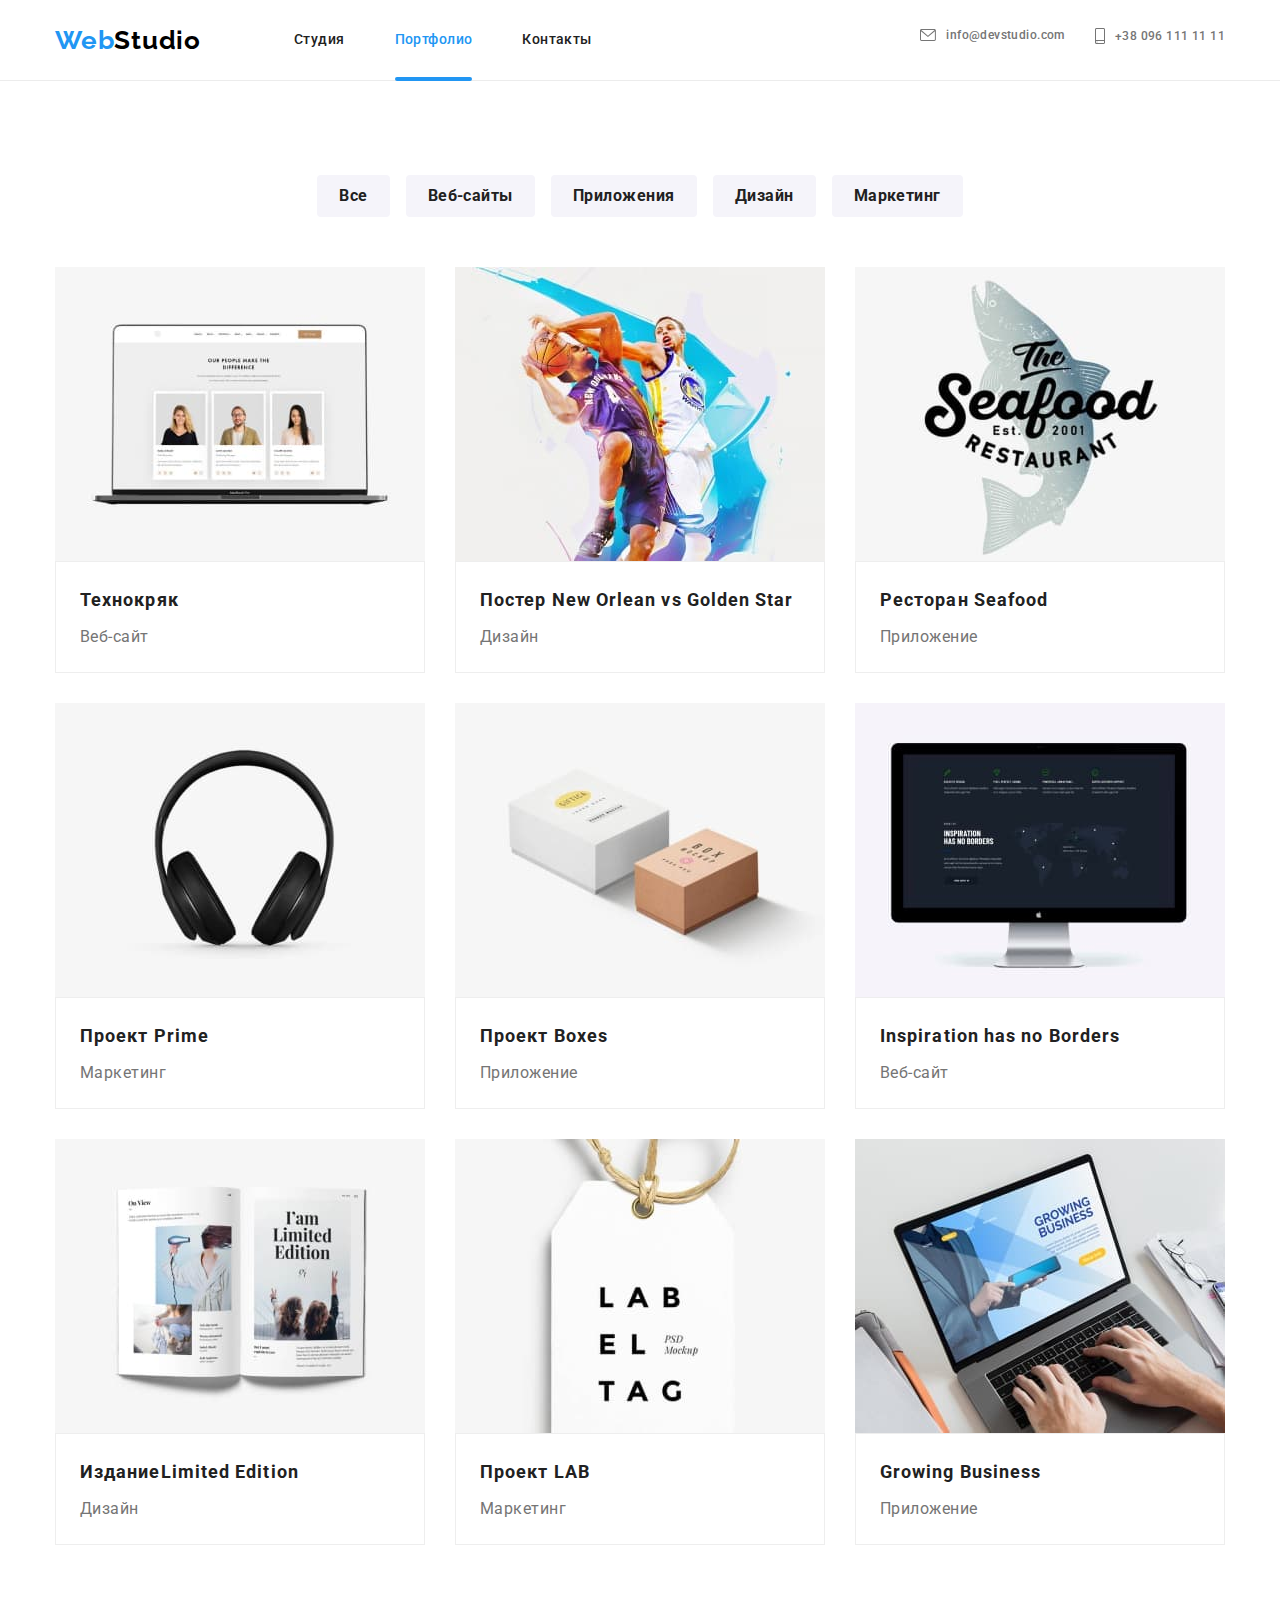
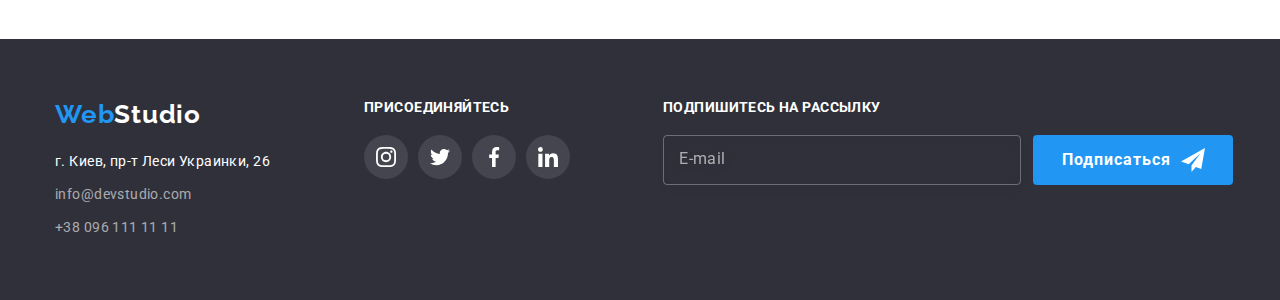
==== commit 5280d30e: "HW#8" ====
--- a/portfolio.html
+++ b/portfolio.html
@@ -371,7 +371,7 @@
               </a>
             </li>
 
-            <li class="card-setitem">
+            <li class="card-set__item">
               <a class="card-set__link" href="">
                 <div class="box-overlay">
                   <picture>
@@ -562,59 +562,62 @@
     <!-- Футер -->
     <footer class="footer">
       <div class="container container-footer">
-        <div class="company-address">
-          <a href="./index.html" lang="en" class="logo">
-            Web<span class="logo_theme--dark">Studio</span></a
-          >
-          <address>
-            <ul class="address">
-              <li class="address__item">г. Киев, пр-т Леси Украинки, 26</li>
-
-              <li class="address__item">
-                <a href="mailto:info@devstudio.com" class="address__link">info@devstudio.com</a>
+        <div class="tablet-position">
+          <div class="company-address">
+            <a href="./index.html" lang="en" class="logo logo-footer">
+              Web<span class="logo_theme--dark">Studio</span></a
+            >
+            <address>
+              <ul class="address">
+                <li class="address__item">г. Киев, пр-т Леси Украинки, 26</li>
+
+                <li class="address__item">
+                  <a href="mailto:info@devstudio.com" class="address__link">info@devstudio.com</a>
+                </li>
+
+                <li class="address__item">
+                  <a href="tel:+380961111111" class="address__link">+38 096 111 11 11</a>
+                </li>
+              </ul>
+            </address>
+          </div>
+
+          <div class="invitation-box">
+            <p class="invitation-text">присоединяйтесь</p>
+            <ul class="social-list">
+              <li class="social-list__item">
+                <a href="" class="social-list__link">
+                  <svg class="social-list__icon" width="20" height="20">
+                    <use href="./images/icons.svg#instagram"></use>
+                  </svg>
+                </a>
               </li>
-
-              <li class="address__item">
-                <a href="tel:+380961111111" class="address__link">+38 096 111 11 11</a>
+              <li class="social-list__item">
+                <a href="" class="social-list__link">
+                  <svg class="social-list__icon" width="20" height="20">
+                    <use href="./images/icons.svg#twitter"></use>
+                  </svg>
+                </a>
+              </li>
+              <li class="social-list__item">
+                <a href="" class="social-list__link">
+                  <svg class="social-list__icon" width="20" height="20">
+                    <use href="./images/icons.svg#facebook"></use>
+                  </svg>
+                </a>
+              </li>
+              <li class="social-list__item">
+                <a href="" class="social-list__link">
+                  <svg class="social-list__icon" width="20" height="20">
+                    <use href="./images/icons.svg#linkedin"></use>
+                  </svg>
+                </a>
               </li>
             </ul>
-          </address>
-        </div>
-        <div class="invitation-box">
-          <p class="invitation-text">присоединяйтесь</p>
-          <ul class="social-list">
-            <li class="social-list__item">
-              <a href="" class="social-list__link">
-                <svg class="social-list__icon" width="20" height="20">
-                  <use href="./images/icons.svg#instagram"></use>
-                </svg>
-              </a>
-            </li>
-            <li class="social-list__item">
-              <a href="" class="social-list__link">
-                <svg class="social-list__icon" width="20" height="20">
-                  <use href="./images/icons.svg#twitter"></use>
-                </svg>
-              </a>
-            </li>
-            <li class="social-list__item">
-              <a href="" class="social-list__link">
-                <svg class="social-list__icon" width="20" height="20">
-                  <use href="./images/icons.svg#facebook"></use>
-                </svg>
-              </a>
-            </li>
-            <li class="social-list__item">
-              <a href="" class="social-list__link">
-                <svg class="social-list__icon" width="20" height="20">
-                  <use href="./images/icons.svg#linkedin"></use>
-                </svg>
-              </a>
-            </li>
-          </ul>
+          </div>
         </div>
         <div class="subscription-box">
-          <p class="invitation-text">Подпишитесь на рассылку</p>
+          <p class="invitation-text invitation-text-form">Подпишитесь на рассылку</p>
           <form class="subscription-form">
             <label>
               <input
--- a/css/main.min.css
+++ b/css/main.min.css
@@ -1 +1 @@
-:root{--primary-font: "Roboto", sans-serif;--secondary-font: "Raleway", sans-serif;--primary-text-color: #757575;--title-text-color: #212121;--accent-color: #2196f3;--background-dark: #2f303a;--contrasting-color: #ffffff;--svg-color: #afb1b8;--background-secondary-color: #f5f4fa;--transition-duration-timing-function: 250ms cubic-bezier(0.4, 0, 0.2, 1)}.visually-hidden{position:absolute;width:1px;height:1px;padding:0;margin:-1px;overflow:hidden;clip:rect(0, 0, 0, 0);white-space:nowrap;border:0}.social-list__link,.clients-list__link,.clients-list,.services__text,.wrapper{display:flex;align-items:center;justify-content:center}h1,h2,h3,h4,h5,h6,p{margin-top:0;margin-bottom:0}ul,ol{margin-top:0;margin-bottom:0;padding-left:0;list-style:none}img{display:block}a{text-decoration:none}body{background-color:var(--contrasting-color);color:var(--primary-text-color);font-family:var(--primary-font);font-size:14px;line-height:1.71;letter-spacing:.03em}.section{padding-bottom:60px;padding-top:60px}@media screen and (min-width: 1200px){.section{padding-bottom:94px;padding-top:94px}}.container{padding-left:15px;padding-right:15px;margin-left:auto;margin-right:auto}@media screen and (min-width: 480px){.container{width:480px}}@media screen and (min-width: 480px)and (min-width: 768px){.container{width:768px}}@media screen and (min-width: 1200px){.container{width:1200px}}.button{color:var(--contrasting-color);background-color:var(--accent-color);border:none;font-family:inherit;cursor:pointer;font-size:16px;font-weight:700;line-height:1.88;letter-spacing:.03em;border-radius:4px}header{border-bottom:1px solid #ececec}.logo{font-family:var(--secondary-font);color:var(--accent-color);font-size:24px;font-weight:700;line-height:1.17;letter-spacing:.03em;margin-right:88px}.logo_theme--dark{color:var(--contrasting-color)}.logo_theme--white{color:#000}@media screen and (max-width: 767px){.menu{display:none}.contact{display:none}.mobile-menu-open{background-color:rgba(0,0,0,0);border:none;line-height:0}.mobile-menu-open__icon{fill:var(--title-text-color)}.mobile-menu-open:hover .mobile-menu-open__icon,.mobile-menu-open:focus .mobile-menu-open__icon{fill:var(--accent-color)}}@media screen and (min-width: 768px){.mobile-menu{display:none}.mobile-menu-open{display:none}.main-header,.menu,.navigation,.menu__item{display:flex;align-items:center}.menu__item:not(:last-child){margin-right:50px}.menu__link{font-size:14px;font-weight:500;line-height:1.14;transition:color var(--transition-duration-timing-function);padding:32px 0;color:var(--title-text-color)}.menu__link:hover,.menu__link:focus{color:var(--accent-color)}.current{position:relative;color:var(--accent-color)}.current::after{content:"";position:absolute;left:0;bottom:-1px;width:100%;height:4px;background:#2196f3;border-radius:2px}.contact{margin-left:auto}.contact__link{display:flex;align-items:center;font-size:12px;font-weight:500;line-height:1.17;color:var(--primary-text-color);transition:color var(--transition-duration-timing-function)}.contact__link:hover,.contact__link:focus{color:var(--accent-color)}.contact__item:not(:last-child){margin-bottom:10px}.contact__icon{fill:currentColor;margin-right:10px;transition:fill var(--transition-duration-timing-function)}.contact__icon:hover,.contact__icon:focus{fill:currentColor}}@media screen and (min-width: 1200px){.logo{font-size:26px;font-weight:700;line-height:1.19;margin-right:93px}.logo_theme--dark{color:var(--contrasting-color)}.logo_theme--white{color:#000}.contact{display:flex;margin-left:auto}.contact__item+.contact__item{margin-left:30px}}@media screen and (max-width: 767px){.mobile-menu__container{position:relative;padding:48px 25px}.mobile-menu{position:fixed;z-index:100;top:0;left:0;width:100%;height:100%;max-height:796px;background-color:var(--contrasting-color);box-shadow:0 0 0 100max rgba(0,0,0,.5);opacity:0;visibility:hidden;pointer-events:none;transition:opacity var(----transition-duration-timing-function),visibility var(----transition-duration-timing-function)}.mobile-menu.is-open{opacity:1;visibility:visible;pointer-events:auto}.main-header{display:flex;justify-content:space-between;align-items:center;padding-top:10px;padding-bottom:10px}.mobile-menu__close-btn{position:absolute;top:10px;right:15px;background-color:rgba(0,0,0,0);border:none;padding:0}.mobile-menu__close-icon{fill:var(--title-text-color)}.mobile-menu__close-icon:hover,.mobile-menu__close-icon:focus{fill:var(--accent-color)}.mobile-menu__close-btn:hover .mobile-menu__close-icon,.mobile-menu__close-btn:focus .mobile-menu__close-icon{fill:var(--accent-color)}.mobile-menu_list-nav{margin-bottom:302px}.mobile-menu__list-nav-link{font-family:var(--primary-font);color:var(--title-text-color);font-size:40px;font-weight:500;line-height:1.18;letter-spacing:.02em;transition:color var(----transition-duration-timing-function)}.mobile-menu__list-nav-link:hover,.mobile-menu__list-nav-link:focus{color:var(--accent-color)}.mobile-menu__list-contact-link{font-family:var(--primary-font);color:var(--title-text-color);font-size:34px;font-weight:500;line-height:1.18;letter-spacing:.02em;transition:color var(----transition-duration-timing-function)}.mobile-menu__list-contact-link:hover,.mobile-menu__list-contact-link:focus{color:var(--accent-color)}.current{color:var(--accent-color)}.mobile-menu_list-nav-item:not(:last-child),.mobile-menu_list-contact-item:not(:last-child){margin-bottom:32px}.mobile-menu_list-contact{margin-bottom:64px}.mobile-menu_list-social{display:flex}.mobile-menu__list-social-link{font-family:var(--primary-font);color:var(--accent-color);font-size:18px;font-weight:500;line-height:1.22;letter-spacing:.02em;transition:color var(----transition-duration-timing-function)}.mobile-menu_list-social-item:not(:last-child){margin-right:20px}.mobile-menu_list-social-item:not(:last-child)::after{content:"";border:1px solid rgba(33,33,33,.2);transform:rotate(90deg);margin-left:10px}.mobile-menu__list-social-link:hover .mobile-menu__list-social-link::after,.mobile-menu__list-social-link:focus .mobile-menu__list-social-link::after{color:var(--accent-color)}}.hero{min-height:100%;background-image:linear-gradient(rgba(47, 48, 58, 0.4), rgba(47, 48, 58, 0.4)),url("../../images/bg.jpg");background-color:#c4c4c4;background-position:center top;background-size:cover;background-repeat:no-repeat}.hero{padding:116px 0}.hero__position{display:flex;justify-content:center}.hero__title{color:var(--contrasting-color);font-size:26px;font-weight:900;line-height:1.62;text-transform:uppercase;letter-spacing:.06em;width:360px}.hero-container{text-align:center}.hero-button{display:inline-block;padding:10px 32px;text-align:center;letter-spacing:.06em;box-shadow:0px 4px 4px rgba(0,0,0,.15);margin-top:30px;transition:background-color var(--transition-duration-timing-function)}.hero-button:hover,.hero-button:focus{background-color:#188ce8}@media screen and (max-width: 767){.hero{padding:116px 0;background-image:linear-gradient(rgba(47, 48, 58, 0.4), rgba(47, 48, 58, 0.4)),url(../../images/bgmobile@2x.jpg)}}@media screen and (min-width: 768px){.hero{padding:118px 0;background-image:linear-gradient(rgba(47, 48, 58, 0.4), rgba(47, 48, 58, 0.4)),url(../../images/bgtablet@2x.jpg)}}@media screen and (min-width: 1200px){.hero{padding:200px 0;background-image:linear-gradient(rgba(47, 48, 58, 0.4), rgba(47, 48, 58, 0.4)),url(../../images/bgdesktop@2x.jpg)}.hero__title{color:var(--contrasting-color);font-size:44px;font-weight:900;line-height:1.36;text-transform:uppercase;letter-spacing:.06em;width:696px}}.benefits__subtitle{color:var(--title-text-color);font-size:14px;font-weight:700;line-height:1.14;letter-spacing:.03em;text-transform:uppercase;margin-bottom:10px;margin-top:30px;text-align:center}.benefits__text{font-size:14px;font-weight:400;line-height:1.71;text-align:left}.wrapper{height:120px;background-color:var(--background-secondary-color)}.section-benefits{padding-top:60px;padding-bottom:0}@media screen and (max-width: 768px){.benefits__item{width:100%;max-width:450px}.benefits__item:not(:last-child){margin-bottom:30px}}@media screen and (min-width: 768px){.benefits{display:flex;flex-wrap:wrap;column-gap:30px;row-gap:30px}.benefits__subtitle{text-align:left}.benefits__item{flex-basis:calc((100% - 30px)/2);width:100%;max-width:354px}}@media screen and (min-width: 1200px){.benefits{column-gap:0}.benefits__item{flex-basis:calc((100% - 90px)/4);width:100%;max-width:270px}.benefits__item:not(:last-child){margin-right:30px}}.title{color:var(--title-text-color);font-size:36px;font-weight:700;line-height:1.17;text-align:center;letter-spacing:.03em;margin-bottom:50px}.services{display:flex}.services__item:not(:last-child){margin-right:30px}.services__text{position:absolute;bottom:0;color:var(--contrasting-color);font-size:14px;font-weight:700;line-height:1.14;letter-spacing:.03em;text-transform:uppercase;background-color:rgba(47,48,58,.8);width:370px;height:70px}.thumb{position:relative}@media screen and (max-width: 1200px){.title-services{display:none}.section-services{display:none}}.section-team{background-color:var(--background-secondary-color)}.employee-list__info{padding:30px 0}.employee-list__name{font-size:16px;font-weight:500;line-height:1.19;letter-spacing:.03em;color:var(--title-text-color);text-align:center;margin-bottom:10px}.employee-list__text{font-size:16px;font-weight:400;line-height:1.19;margin-bottom:16px;text-align:center}.employee-list__card{box-shadow:0px 1px 3px rgba(0,0,0,.12),0px 1px 1px rgba(0,0,0,.14),0px 2px 1px rgba(0,0,0,.2);width:450px;border-radius:0px 0px 4px 4px;background-color:var(--contrasting-color)}@media screen and (max-width: 767px){.title{margin-bottom:30px}.employee-list__card:not(:last-child){margin-bottom:30px}.employee-list__img{width:100%;max-width:450px;height:460px}}@media screen and (min-width: 768px){.employee-list{display:flex;gap:30px;flex-wrap:wrap}.employee-list__card{flex-basis:calc((100% - 30px)/2)}.employee-list__img{width:354px;height:374px}.employee-list__card:not(:last-child){margin-bottom:0}}@media screen and (min-width: 1200px){.employee-list{max-width:1170px}.employee-list__card{flex-basis:calc((100% - 90px)/4)}.employee-list__img{width:270px;height:260px}.employee-list__info{width:270px}.employee-list__card{width:270px}}.clients-list{gap:30px;flex-wrap:wrap}.clients-list__link{border:1px solid var(--svg-color);border-radius:4px;height:92px;color:var(--svg-color);transition:color var(--transition-duration-timing-function),border-color var(--transition-duration-timing-function)}.clients-list__link:hover,.clients-list__link:focus{border-color:var(--accent-color);color:var(--accent-color)}.clients-list__icon{fill:currentColor;transition:fill var(--transition-duration-timing-function)}.clients-list__icon:hover,.clients-list__icon:focus{fill:currentColor}@media screen and (min-width: 480px){.clients-list__item{flex-basis:calc((100% - 30px)/2)}.clients-list__link{width:100%;max-width:210px}}@media screen and (min-width: 768px){.clients-list__item{flex-basis:calc((100% - 60px)/3)}.clients-list__link{width:100%;max-width:226px}}@media screen and (min-width: 1200px){.clients-list__item{flex-basis:calc((100% - 150px)/6)}.clients-list__link{width:100%;max-width:170px}}.button-secondary{display:inline-block;padding:6px 22px;color:#212121;background-color:#f5f4fa;transition:color var(--transition-duration-timing-function),background-color var(--transition-duration-timing-function),box-shadow var(--transition-duration-timing-function)}.button-secondary:hover,.button-secondary:focus{color:var(--contrasting-color);background-color:var(--accent-color);box-shadow:0px 3px 1px rgba(0,0,0,.1),0px 1px 2px rgba(0,0,0,.08),0px 2px 2px rgba(0,0,0,.12)}@media screen and (min-width: 480px){.filter{display:flex;column-gap:8px;row-gap:15px;flex-wrap:wrap;margin-bottom:40px}}@media screen and (min-width: 768px),(min-width: 1200px){.filter{display:flex;justify-content:center;margin-bottom:50px}.filter__item:not(:last-child){margin-right:8px}}@media screen and (max-width: 767px){.card-set:not(:last-child){margin-bottom:30px}}.card-set__item{transition:box-shadow var(--transition-duration-timing-function)}.card-set__item:hover,.card-set__item:focus{box-shadow:0px 1px 1px rgba(0,0,0,.12),0px 4px 4px rgba(0,0,0,.06),1px 4px 6px rgba(0,0,0,.16)}.card-set__info{padding:20px 24px;border:1px solid #eee}.card-set__name{font-size:18px;font-weight:700;line-height:2;letter-spacing:.06em;color:var(--title-text-color);margin-bottom:4px;text-align:left}.card-set__text{font-size:16px;font-weight:400;line-height:1.88;letter-spacing:.03em;color:var(--primary-text-color);text-align:left}.card-set .card-set__img{height:294px}.box-overlay{position:relative;overflow:hidden}.overlay{position:absolute;text-align:left;top:0;left:0;width:100%;height:100%;font-size:18px;font-weight:400;line-height:1.56;letter-spacing:.03em;color:var(--contrasting-color);padding:63px 24px;background-color:rgba(33,150,243,.9);overflow:auto;transform:translate(0, 100%);transition:transform var(--transition-duration-timing-function)}.card-set__link:hover .overlay,.card-set__link:focus .overlay{transform:translate(0, 0)}@media screen and (min-width: 480px){.card-set__img{width:450px}}@media screen and (min-width: 768px){.card-set{display:flex;flex-wrap:wrap;column-gap:30px;row-gap:30px}.card-set__item{flex-basis:calc((100% - 30px)/2)}.card-set .card-set__link-technokryak{display:flex;flex-direction:column;height:100%}.card-set .card-set__info-technokryak{flex-grow:1}.card-set__img{width:354px}}@media screen and (min-width: 1200px){.card-set__item{flex-basis:calc((100% - 60px)/3)}.card-set__img{width:370px}}.footer{padding-top:60px;padding-bottom:60px;background-color:var(--background-dark)}@media screen and (max-width: 1199px){.address{text-align:center}}@media screen and (max-width: 1199px){.invitation-box{width:206px;margin:0 auto}}.company-address{display:flex;justify-content:center}.address{margin-top:20px}.address__item{color:var(--contrasting-color);font-style:normal}.address__link{color:rgba(255,255,255,.6);font-style:normal}.address__link:hover,.address__link:focus{color:var(--accent-color)}.address__item:not(:last-child){margin-bottom:9px}.invitation-text{color:var(--contrasting-color);font-size:14px;font-weight:700;line-height:1.1428571429;letter-spacing:.03em;text-transform:uppercase;margin-bottom:20px;margin-top:60px}@media screen and (max-width: 1199px){.invitation-text{text-align:center}}.subscription-form__mail-address{width:100%;height:50px;background-color:rgba(0,0,0,0);border:1px solid rgba(255,255,255,.3);filter:drop-shadow(0px 4px 4px rgba(0, 0, 0, 0.15));border-radius:4px;padding:16px 15px;font-size:12px;font-weight:400;line-height:1.1666666667;letter-spacing:.01em;color:var(--contrasting-color);transition:border-color var(--transition-duration-timing-function)}.subscription-form__mail-address:focus{outline:none;border-color:var(--accent-color)}.subscription-form__mail-address::placeholder{margin-top:20px;font-size:16px;font-weight:400;line-height:1.25;letter-spacing:.03em;color:rgba(255,255,255,.6)}.subscription-form__btn{margin-top:20px;font-size:16px;font-weight:700;line-height:1.875;letter-spacing:.06em;color:var(--contrasting-color);height:50px;background-color:var(--accent-color);border-radius:4px;border:none;padding-top:10px;padding-right:62px;padding-bottom:10px;padding-left:29px;transition:background-color var(--transition-duration-timing-function),box-shadow var(--transition-duration-timing-function)}.subscription-form__btn:hover,.subscription-form__btn:focus{background-color:#188ce8;box-shadow:0px 4px 4px rgba(0,0,0,.15)}.subscription-form__icon{fill:var(--contrasting-color);position:absolute;top:50%;right:28px}.subscription-form__wrapper{width:200px;display:flex;position:relative;margin-left:auto;margin-right:auto}@media screen and (min-width: 767px)and (max-width: 1199px){.tablet-position{display:flex;align-items:center;justify-content:center}}@media screen and (min-width: 768px){.subscription-box{width:450px;margin-left:auto;margin-right:auto}}.social-list{display:flex;justify-content:center;gap:10px}.social-list__link{width:44px;height:44px;border-radius:50%;background-color:rgba(255,255,255,.1);transition:fill var(--transition-duration-timing-function),background-color var(--transition-duration-timing-function)}.social-list__link:hover,.social-list__link:focus{background-color:var(--accent-color)}.social-list__icon{fill:var(--contrasting-color)}.social-list__link_theme_lite{background-color:var(--contrasting-color)}.social-list__link_theme_lite:hover,.social-list__link_theme_lite:focus{background-color:var(--accent-color)}.social-list__icon_theme_lite{fill:var(--svg-color)}.social-list__link_theme_lite:hover .social-list__icon_theme_lite,.social-list__link_theme_lite:focus .social-list__icon_theme_lite{fill:var(--contrasting-color)}.backdrop{position:fixed;top:0;left:0;width:100%;height:100%;background-color:rgba(0,0,0,.2);transition:opacity var(--transition-duration-timing-function),visibility var(--transition-duration-timing-function)}.backdrop.is-hidden{opacity:0;pointer-events:none;visibility:inherit}.modal{position:absolute;top:50%;left:50%;transform:translate(-50%, -50%);min-width:528px;min-height:581px;padding:40px;background-color:var(--contrasting-color);border-radius:4px;box-shadow:0px 1px 3px rgba(0,0,0,.12),0px 1px 1px rgba(0,0,0,.14),0px 2px 1px rgba(0,0,0,.2);transition:box-shadow var(--transition-duration-timing-function),transform var(--transition-duration-timing-function)}.modal-form{display:flex;flex-direction:column;position:relative}.modal-text{font-weight:700;font-size:20px;line-height:1.15;letter-spacing:.03em;color:var(--title-text-color);margin-bottom:12px}.backdrop.is-hidden .modal{transform:translate(-50%, -50%) scale(0.7)}.close{position:absolute;top:8px;right:8px;display:flex;justify-content:center;align-items:center;border:1px solid rgba(0,0,0,.1);border-radius:50%;width:30px;height:30px;background-color:rgba(0,0,0,0);padding:0}.close:hover,.close:focus{border-color:var(--accent-color)}.untitled{transition:fill var(--transition-duration-timing-function)}.close:hover .untitled,.close:focus .untitled{fill:var(--accent-color)}.modal-form-input{width:100%;height:40px;border:1px solid rgba(33,33,33,.2);border-radius:4px;padding-left:42px;padding-top:11px;padding-bottom:11px;padding-right:12px;font-size:12px;line-height:1.17;letter-spacing:.01em;color:#000;transition:border-color var(--transition-duration-timing-function)}.modal-form-input:focus{outline:none;border-color:var(--accent-color)}.modal-input-icon{position:absolute;top:50%;left:0;transform:translateY(-50%);margin-left:12px;fill:#212121;transition:fill var(--transition-duration-timing-function)}.modal-form-input:focus+.modal-input-icon{fill:var(--accent-color)}.modal-form-input-desc{display:block;font-size:12px;line-height:1.17;letter-spacing:.01em;color:var(--primary-text-color);margin-bottom:4px}.modal-form-field{margin-bottom:10px}.modal-form-input-wrapper{display:block;position:relative}.modal-form-message{resize:none;width:100%;height:138px;padding:12px 16px;border:1px solid rgba(33,33,33,.2);border-radius:4px;outline:none;margin-bottom:20px;transition:border-color var(--transition-duration-timing-function)}.modal-form-message:focus{border-color:var(--accent-color)}.modal-form-message:focus::placeholder{font-size:12px;line-height:1.17;letter-spacing:.01em;color:rgba(117,117,117,.5)}.modal-form-check:checked+.modal-form-check-desc::before{background-color:var(--accent-color);border-color:var(--accent-color);background-image:url(../images/check.svg);background-position:center;background-repeat:no-repeat}.modal-form-check:focus+.modal-form-check-desc::before{opacity:1}.modal-form-check-desc{display:flex;align-items:center;font-size:14px;line-height:1.71;letter-spacing:.03em;color:var(--primary-text-color);margin-bottom:30px}.modal-form-check-desc::before{display:block;width:16px;height:15px;border:2px solid #212121;border-radius:2px;cursor:pointer;margin-right:7px;margin-left:13px;content:""}.agreement-link{color:var(--accent-color);text-decoration:underline}.modal-button-submit{align-self:center;width:200px;height:50px;padding:10px 55px;font-weight:700;font-size:16px;line-height:1.88;letter-spacing:.06em;color:var(--contrasting-color);background-color:var(--accent-color);border:rgba(0,0,0,0);border-radius:4px;transition:box-shadow var(--transition-duration-timing-function)}.modal-button-submit:hover,.modal-button-submit:focus{background-color:#188ce8;box-shadow:0px 4px 4px rgba(0,0,0,.15)}/*# sourceMappingURL=main.min.css.map */+:root{--primary-font: "Roboto", sans-serif;--secondary-font: "Raleway", sans-serif;--primary-text-color: #757575;--title-text-color: #212121;--accent-color: #2196f3;--background-dark: #2f303a;--contrasting-color: #ffffff;--svg-color: #afb1b8;--background-secondary-color: #f5f4fa;--transition-duration-timing-function: 250ms cubic-bezier(0.4, 0, 0.2, 1)}.visually-hidden{position:absolute;width:1px;height:1px;padding:0;margin:-1px;overflow:hidden;clip:rect(0, 0, 0, 0);white-space:nowrap;border:0}.social-list__link,.clients-list__link,.clients-list,.services__text,.wrapper{display:flex;align-items:center;justify-content:center}h1,h2,h3,h4,h5,h6,p{margin-top:0;margin-bottom:0}ul,ol{margin-top:0;margin-bottom:0;padding-left:0;list-style:none}img{display:block}a{text-decoration:none}body{background-color:var(--contrasting-color);color:var(--primary-text-color);font-family:var(--primary-font);font-size:14px;line-height:1.71;letter-spacing:.03em}.section{padding-bottom:60px;padding-top:60px}@media screen and (min-width: 1200px){.section{padding-bottom:94px;padding-top:94px}}.container{padding-left:15px;padding-right:15px;margin-left:auto;margin-right:auto}@media screen and (min-width: 480px){.container{width:480px}}@media screen and (min-width: 480px)and (min-width: 768px){.container{width:768px}}@media screen and (min-width: 1200px){.container{width:1200px}}.button{color:var(--contrasting-color);background-color:var(--accent-color);border:none;font-family:inherit;cursor:pointer;font-size:16px;font-weight:700;line-height:1.88;letter-spacing:.03em;border-radius:4px}header{border-bottom:1px solid #ececec}.logo{font-family:var(--secondary-font);color:var(--accent-color);font-size:24px;font-weight:700;line-height:1.17;letter-spacing:.03em}.logo_theme--dark{color:var(--contrasting-color)}.logo_theme--white{color:#000}@media screen and (max-width: 767px){.menu{display:none}.contact{display:none}.mobile-menu-open{background-color:rgba(0,0,0,0);border:none;line-height:0}.mobile-menu-open__icon{fill:var(--title-text-color)}.mobile-menu-open:hover .mobile-menu-open__icon,.mobile-menu-open:focus .mobile-menu-open__icon{fill:var(--accent-color)}}@media screen and (min-width: 768px){.mobile-menu{display:none}.mobile-menu-open{display:none}.main-header,.menu,.navigation,.menu__item{display:flex;align-items:center}.menu__item:not(:last-child){margin-right:50px}.menu__link{font-size:14px;font-weight:500;line-height:1.14;transition:color var(--transition-duration-timing-function);padding:32px 0;color:var(--title-text-color)}.menu__link:hover,.menu__link:focus{color:var(--accent-color)}.current{position:relative;color:var(--accent-color)}.current::after{content:"";position:absolute;left:0;bottom:-1px;width:100%;height:4px;background:#2196f3;border-radius:2px}.contact{margin-left:auto}.contact__link{display:flex;align-items:center;font-size:12px;font-weight:500;line-height:1.17;color:var(--primary-text-color);transition:color var(--transition-duration-timing-function)}.contact__link:hover,.contact__link:focus{color:var(--accent-color)}.contact__item:not(:last-child){margin-bottom:10px}.contact__icon{fill:currentColor;margin-right:10px;transition:fill var(--transition-duration-timing-function)}.contact__icon:hover,.contact__icon:focus{fill:currentColor}.logo-header{margin-right:88px}}@media screen and (min-width: 1200px){.logo{font-size:26px;font-weight:700;line-height:1.19;margin-right:93px}.logo_theme--dark{color:var(--contrasting-color)}.logo_theme--white{color:#000}.contact{display:flex;margin-left:auto}.contact__item+.contact__item{margin-left:30px}.logo-header{margin-right:93px}.logo{font-size:26px;font-weight:700;line-height:1.19}}@media screen and (max-width: 767px){.mobile-menu__container{position:relative;padding-left:25px;padding-top:48px;padding-bottom:48px;box-shadow:0 1 1 rgba(0,0,0,.5)}.mobile-menu{position:fixed;z-index:100;top:0;left:0;width:100%;height:100%;max-height:796px;background-color:var(--contrasting-color);box-shadow:0 0 0 100vmax rgba(0,0,0,.5);opacity:0;visibility:hidden;pointer-events:none;transition:opacity var(----transition-duration-timing-function),visibility var(----transition-duration-timing-function)}.mobile-menu.is-open{opacity:1;visibility:visible;pointer-events:auto}.main-header{display:flex;justify-content:space-between;align-items:center;padding-top:10px;padding-bottom:10px}.mobile-menu__close-btn{position:absolute;top:12px;right:20px;background-color:rgba(0,0,0,0);border:none;padding:0}.mobile-menu__close-icon{fill:var(--title-text-color)}.mobile-menu__close-icon:hover,.mobile-menu__close-icon:focus{fill:var(--accent-color)}.mobile-menu__close-btn:hover .mobile-menu__close-icon,.mobile-menu__close-btn:focus .mobile-menu__close-icon{fill:var(--accent-color)}.mobile-menu_list-nav{margin-bottom:302px}.mobile-menu__list-nav-link{font-family:var(--primary-font);color:var(--title-text-color);font-size:40px;font-weight:500;line-height:1.18;letter-spacing:.02em;transition:color var(----transition-duration-timing-function)}.mobile-menu__list-nav-link:hover,.mobile-menu__list-nav-link:focus{color:var(--accent-color)}.mobile-menu__list-contact-link{font-family:var(--primary-font);color:var(--title-text-color);font-size:34px;font-weight:500;line-height:1.18;letter-spacing:.02em;transition:color var(----transition-duration-timing-function)}.mobile-menu__list-contact-link:hover,.mobile-menu__list-contact-link:focus{color:var(--accent-color)}.current{color:var(--accent-color)}.mobile-menu_list-nav-item:not(:last-child),.mobile-menu_list-contact-item:not(:last-child){margin-bottom:32px}.mobile-menu_list-contact{margin-bottom:64px}.mobile-menu_list-social{display:flex}.mobile-menu__list-social-link{font-family:var(--primary-font);color:var(--accent-color);font-size:18px;font-weight:500;line-height:1.22;letter-spacing:.02em;transition:color var(----transition-duration-timing-function)}.mobile-menu_list-social-item:not(:last-child){margin-right:20px}.mobile-menu_list-social-item:not(:last-child)::after{content:"";border:1px solid rgba(33,33,33,.2);transform:rotate(90deg);margin-left:10px}.mobile-menu__list-social-link:hover .mobile-menu__list-social-link::after,.mobile-menu__list-social-link:focus .mobile-menu__list-social-link::after{color:var(--accent-color)}}.hero{min-height:100%;background-image:linear-gradient(rgba(47, 48, 58, 0.4), rgba(47, 48, 58, 0.4)),url("../../images/img-mobile.jpg");background-color:#c4c4c4;background-position:center top;background-size:cover;background-repeat:no-repeat}.hero{padding:116px 0}.hero__position{display:flex;justify-content:center}.hero__title{color:var(--contrasting-color);font-size:26px;font-weight:900;line-height:1.62;text-transform:uppercase;letter-spacing:.06em;width:360px}.hero-container{text-align:center}.hero-button{display:inline-block;padding:10px 32px;text-align:center;letter-spacing:.06em;box-shadow:0px 4px 4px rgba(0,0,0,.15);margin-top:30px;transition:background-color var(--transition-duration-timing-function)}.hero-button:hover,.hero-button:focus{background-color:#188ce8}@media screen and (max-width: 767)and (min-device-pixel-ratio: 2),screen and (max-width: 767)and (min-resolution: 192dpi),screen and (max-width: 767)and (min-resolution: 2dppx){.hero{background-image:linear-gradient(rgba(47, 48, 58, 0.4), rgba(47, 48, 58, 0.4)),url("../../images/bgmobile@2x.jpg")}}@media screen and (min-width: 768px)and (min-width: 768px)and (min-device-pixel-ratio: 2),screen and (min-width: 768px)and (min-width: 768px)and (min-resolution: 192dpi),screen and (min-width: 768px)and (min-width: 768px)and (min-resolution: 2dppx){.hero{padding:118px 0;background-image:linear-gradient(rgba(47, 48, 58, 0.4), rgba(47, 48, 58, 0.4)),url("../../images/bgtablet.jpg")}}@media screen and (min-width: 768px)and (min-device-pixel-ratio: 2),screen and (min-width: 768px)and (min-resolution: 192dpi),screen and (min-width: 768px)and (min-resolution: 2dppx){.hero{background-image:linear-gradient(rgba(47, 48, 58, 0.4), rgba(47, 48, 58, 0.4)),url("../../images/bgtablet@2x.jpg")}}@media screen and (min-width: 1200px)and (min-width: 1200px)and (min-device-pixel-ratio: 2),screen and (min-width: 1200px)and (min-width: 1200px)and (min-resolution: 192dpi),screen and (min-width: 1200px)and (min-width: 1200px)and (min-resolution: 2dppx){.hero{padding:200px 0;background-image:linear-gradient(rgba(47, 48, 58, 0.4), rgba(47, 48, 58, 0.4)),url("../../images/bg-desktop.jpg")}.hero__title{color:var(--contrasting-color);font-size:44px;font-weight:900;line-height:1.36;text-transform:uppercase;letter-spacing:.06em;width:696px}}@media screen and (min-width: 1200px)and (min-device-pixel-ratio: 2),screen and (min-width: 1200px)and (min-resolution: 192dpi),screen and (min-width: 1200px)and (min-resolution: 2dppx){.hero{background-image:linear-gradient(rgba(47, 48, 58, 0.4), rgba(47, 48, 58, 0.4)),url("../../images/bgdesktop@2x.jpg")}}.benefits__subtitle{color:var(--title-text-color);font-size:14px;font-weight:700;line-height:1.14;letter-spacing:.03em;text-transform:uppercase;margin-bottom:10px;margin-top:30px;text-align:center}.benefits__text{font-size:14px;font-weight:400;line-height:1.71;text-align:left}.wrapper{height:120px;background-color:var(--background-secondary-color)}.section-benefits{padding-top:60px;padding-bottom:0}@media screen and (max-width: 768px){.benefits__item{width:100%;max-width:450px}.benefits__item:not(:last-child){margin-bottom:30px}}@media screen and (min-width: 768px){.benefits{display:flex;flex-wrap:wrap;column-gap:30px;row-gap:30px}.benefits__subtitle{text-align:left}.benefits__item{flex-basis:calc((100% - 30px)/2);width:100%;max-width:354px}}@media screen and (min-width: 1200px){.benefits{column-gap:0}.benefits__item{flex-basis:calc((100% - 90px)/4);width:100%;max-width:270px}.benefits__item:not(:last-child){margin-right:30px}}.title{color:var(--title-text-color);font-size:36px;font-weight:700;line-height:1.17;text-align:center;letter-spacing:.03em;margin-bottom:50px}.services{display:flex}.services__item:not(:last-child){margin-right:30px}.services__text{position:absolute;bottom:0;color:var(--contrasting-color);font-size:14px;font-weight:700;line-height:1.14;letter-spacing:.03em;text-transform:uppercase;background-color:rgba(47,48,58,.8);width:370px;height:70px}.thumb{position:relative}@media screen and (max-width: 1200px){.title-services{display:none}.section-services{display:none}}.section-team{background-color:var(--background-secondary-color)}.employee-list__info{padding:30px 0}.employee-list__name{font-size:16px;font-weight:500;line-height:1.19;letter-spacing:.03em;color:var(--title-text-color);text-align:center;margin-bottom:10px}.employee-list__text{font-size:16px;font-weight:400;line-height:1.19;margin-bottom:16px;text-align:center}.employee-list__card{box-shadow:0px 1px 3px rgba(0,0,0,.12),0px 1px 1px rgba(0,0,0,.14),0px 2px 1px rgba(0,0,0,.2);width:450px;border-radius:0px 0px 4px 4px;background-color:var(--contrasting-color)}@media screen and (max-width: 767px){.title{margin-bottom:30px}.employee-list__card:not(:last-child){margin-bottom:30px}.employee-list__img{width:100%;max-width:450px;height:460px}}@media screen and (min-width: 768px){.employee-list{display:flex;gap:30px;flex-wrap:wrap}.employee-list__card{flex-basis:calc((100% - 30px)/2)}.employee-list__img{width:354px;height:374px}.employee-list__card:not(:last-child){margin-bottom:0}}@media screen and (min-width: 1200px){.employee-list{max-width:1170px}.employee-list__card{flex-basis:calc((100% - 90px)/4)}.employee-list__img{width:270px;height:260px}.employee-list__info{width:270px}.employee-list__card{width:270px}}.clients-list{gap:30px;flex-wrap:wrap}.clients-list__link{border:1px solid var(--svg-color);border-radius:4px;height:92px;color:var(--svg-color);transition:color var(--transition-duration-timing-function),border-color var(--transition-duration-timing-function)}.clients-list__link:hover,.clients-list__link:focus{border-color:var(--accent-color);color:var(--accent-color)}.clients-list__icon{fill:currentColor;transition:fill var(--transition-duration-timing-function)}.clients-list__icon:hover,.clients-list__icon:focus{fill:currentColor}@media screen and (min-width: 480px){.clients-list__item{flex-basis:calc((100% - 30px)/2)}.clients-list__link{width:100%;max-width:210px}}@media screen and (min-width: 768px){.clients-list__item{flex-basis:calc((100% - 60px)/3)}.clients-list__link{width:100%;max-width:226px}}@media screen and (min-width: 1200px){.clients-list__item{flex-basis:calc((100% - 150px)/6)}.clients-list__link{width:100%;max-width:170px}}.button-secondary{display:inline-block;padding:6px 22px;color:#212121;background-color:#f5f4fa;transition:color var(--transition-duration-timing-function),background-color var(--transition-duration-timing-function),box-shadow var(--transition-duration-timing-function)}.button-secondary:hover,.button-secondary:focus{color:var(--contrasting-color);background-color:var(--accent-color);box-shadow:0px 3px 1px rgba(0,0,0,.1),0px 1px 2px rgba(0,0,0,.08),0px 2px 2px rgba(0,0,0,.12)}@media screen and (min-width: 480px){.filter{display:flex;column-gap:8px;row-gap:15px;flex-wrap:wrap;margin-bottom:40px}}@media screen and (min-width: 768px),(min-width: 1200px){.filter{display:flex;justify-content:center;margin-bottom:50px}.filter__item:not(:last-child){margin-right:8px}}.card-set__item{transition:box-shadow var(--transition-duration-timing-function)}.card-set__item:hover,.card-set__item:focus{box-shadow:0px 1px 1px rgba(0,0,0,.12),0px 4px 4px rgba(0,0,0,.06),1px 4px 6px rgba(0,0,0,.16)}.card-set__info{padding:20px 24px;border:1px solid #eee}.card-set__name{font-size:18px;font-weight:700;line-height:2;letter-spacing:.06em;color:var(--title-text-color);margin-bottom:4px;text-align:left}.card-set__text{font-size:16px;font-weight:400;line-height:1.88;letter-spacing:.03em;color:var(--primary-text-color);text-align:left}@media screen and (max-width: 767px){.card-set .card-set__item:not(:last-child){margin-bottom:30px}}.card-set .card-set__img{height:294px}.box-overlay{position:relative;overflow:hidden}.overlay{position:absolute;text-align:left;top:0;left:0;width:100%;height:100%;font-size:18px;font-weight:400;line-height:1.56;letter-spacing:.03em;color:var(--contrasting-color);padding:63px 24px;background-color:rgba(33,150,243,.9);overflow:auto;transform:translate(0, 100%);transition:transform var(--transition-duration-timing-function)}.card-set__link:hover .overlay,.card-set__link:focus .overlay{transform:translate(0, 0)}@media screen and (min-width: 480px){.card-set__img{width:450px}}@media screen and (min-width: 768px){.card-set{display:flex;flex-wrap:wrap;column-gap:30px;row-gap:30px}.card-set__item{flex-basis:calc((100% - 30px)/2)}.card-set .card-set__link-technokryak{display:flex;flex-direction:column;height:100%}.card-set .card-set__info-technokryak{flex-grow:1}.card-set__img{width:354px}}@media screen and (min-width: 1200px){.card-set__item{flex-basis:calc((100% - 60px)/3)}.card-set__img{width:370px}}.footer{padding-top:60px;padding-bottom:60px;background-color:var(--background-dark)}@media screen and (max-width: 1199px){.address{text-align:center}}@media screen and (max-width: 767px){.invitation-box{width:206px;margin:0 auto}}.company-address{display:flex;flex-direction:column}@media screen and (max-width: 1199px){.logo-footer{margin-left:auto;margin-right:auto}}.logo-footer{margin-bottom:20px}.address__item{color:var(--contrasting-color);font-style:normal}.address__link{color:rgba(255,255,255,.6);font-style:normal}.address__link:hover,.address__link:focus{color:var(--accent-color)}.address__item:not(:last-child){margin-bottom:9px}.invitation-text{color:var(--contrasting-color);font-size:14px;font-weight:700;line-height:1.1428571429;letter-spacing:.03em;text-transform:uppercase;margin-bottom:20px;margin-top:60px}@media screen and (max-width: 1199px){.invitation-text{text-align:center}}.subscription-form__mail-address{width:100%;height:50px;background-color:rgba(0,0,0,0);border:1px solid rgba(255,255,255,.3);filter:drop-shadow(0px 4px 4px rgba(0, 0, 0, 0.15));border-radius:4px;padding:16px 15px;font-size:12px;font-weight:400;line-height:1.1666666667;letter-spacing:.01em;color:var(--contrasting-color);transition:border-color var(--transition-duration-timing-function)}.subscription-form__mail-address:focus{outline:none;border-color:var(--accent-color)}.subscription-form__mail-address::placeholder{margin-top:20px;font-size:16px;font-weight:400;line-height:1.25;letter-spacing:.03em;color:rgba(255,255,255,.6)}.subscription-form__btn{margin-top:20px;font-size:16px;font-weight:700;line-height:1.875;letter-spacing:.06em;color:var(--contrasting-color);height:50px;background-color:var(--accent-color);border-radius:4px;border:none;padding-top:10px;padding-right:62px;padding-bottom:10px;padding-left:29px;transition:background-color var(--transition-duration-timing-function),box-shadow var(--transition-duration-timing-function)}.subscription-form__btn:hover,.subscription-form__btn:focus{background-color:#188ce8;box-shadow:0px 4px 4px rgba(0,0,0,.15)}.subscription-form__icon{fill:var(--contrasting-color);position:absolute;top:50%;right:28px}.subscription-form__wrapper{width:200px;display:flex;position:relative;margin-left:auto;margin-right:auto}@media screen and (min-width: 768px),(min-width: 1200px){.tablet-position{display:flex;align-items:center;justify-content:center}}@media screen and (min-width: 768px)and (max-width: 1199px){.subscription-box{width:450px;margin-left:auto;margin-right:auto;margin-top:60px}.invitation-text{margin-top:-60px}.invitation-box{margin-left:165px}.invitation-text-form{margin-top:60px}}@media screen and (min-width: 1200px){.container-footer{display:flex}.subscription-form{margin-left:93px;display:flex;row-gap:20px}.invitation-text{margin-top:0}.tablet-position{align-items:flex-start}.invitation-box{margin-left:70px;margin-right:93px}.subscription-form__mail-address{width:358px}.subscription-form__wrapper{margin-left:12px}.subscription-form__btn{margin-top:0}.subscription-form{margin-left:0}.subscription-form__icon{transform:translateY(-50%)}}.social-list{display:flex;justify-content:center;gap:10px}.social-list__link{width:44px;height:44px;border-radius:50%;background-color:rgba(255,255,255,.1);transition:fill var(--transition-duration-timing-function),background-color var(--transition-duration-timing-function)}.social-list__link:hover,.social-list__link:focus{background-color:var(--accent-color)}.social-list__icon{fill:var(--contrasting-color)}.social-list__link_theme_lite{background-color:var(--contrasting-color)}.social-list__link_theme_lite:hover,.social-list__link_theme_lite:focus{background-color:var(--accent-color)}.social-list__icon_theme_lite{fill:var(--svg-color)}.social-list__link_theme_lite:hover .social-list__icon_theme_lite,.social-list__link_theme_lite:focus .social-list__icon_theme_lite{fill:var(--contrasting-color)}.backdrop{position:fixed;top:0;left:0;width:100%;height:100%;background-color:rgba(0,0,0,.2);transition:opacity var(--transition-duration-timing-function),visibility var(--transition-duration-timing-function)}.backdrop.is-hidden{opacity:0;pointer-events:none;visibility:inherit}.modal{position:absolute;top:50%;left:50%;transform:translate(-50%, -50%);min-width:528px;min-height:581px;padding:40px;background-color:var(--contrasting-color);border-radius:4px;box-shadow:0px 1px 3px rgba(0,0,0,.12),0px 1px 1px rgba(0,0,0,.14),0px 2px 1px rgba(0,0,0,.2);transition:box-shadow var(--transition-duration-timing-function),transform var(--transition-duration-timing-function)}.modal-form{display:flex;flex-direction:column;position:relative}.modal-text{font-weight:700;font-size:20px;line-height:1.15;letter-spacing:.03em;color:var(--title-text-color);margin-bottom:12px}.backdrop.is-hidden .modal{transform:translate(-50%, -50%) scale(0.7)}.close{position:absolute;top:8px;right:8px;display:flex;justify-content:center;align-items:center;border:1px solid rgba(0,0,0,.1);border-radius:50%;width:30px;height:30px;background-color:rgba(0,0,0,0);padding:0}.close:hover,.close:focus{border-color:var(--accent-color)}.untitled{transition:fill var(--transition-duration-timing-function)}.close:hover .untitled,.close:focus .untitled{fill:var(--accent-color)}.modal-form-input{width:100%;height:40px;border:1px solid rgba(33,33,33,.2);border-radius:4px;padding-left:42px;padding-top:11px;padding-bottom:11px;padding-right:12px;font-size:12px;line-height:1.17;letter-spacing:.01em;color:#000;transition:border-color var(--transition-duration-timing-function)}.modal-form-input:focus{outline:none;border-color:var(--accent-color)}.modal-input-icon{position:absolute;top:50%;left:0;transform:translateY(-50%);margin-left:12px;fill:#212121;transition:fill var(--transition-duration-timing-function)}.modal-form-input:focus+.modal-input-icon{fill:var(--accent-color)}.modal-form-input-desc{display:block;font-size:12px;line-height:1.17;letter-spacing:.01em;color:var(--primary-text-color);margin-bottom:4px}.modal-form-field{margin-bottom:10px}.modal-form-input-wrapper{display:block;position:relative}.modal-form-message{resize:none;width:100%;height:138px;padding:12px 16px;border:1px solid rgba(33,33,33,.2);border-radius:4px;outline:none;margin-bottom:20px;transition:border-color var(--transition-duration-timing-function)}.modal-form-message:focus{border-color:var(--accent-color)}.modal-form-message:focus::placeholder{font-size:12px;line-height:1.17;letter-spacing:.01em;color:rgba(117,117,117,.5)}.modal-form-check:checked+.modal-form-check-desc::before{background-color:var(--accent-color);border-color:var(--accent-color);background-image:url(../images/check.svg);background-position:center;background-repeat:no-repeat}.modal-form-check:focus+.modal-form-check-desc::before{opacity:1}.modal-form-check-desc{display:flex;align-items:center;font-size:14px;line-height:1.71;letter-spacing:.03em;color:var(--primary-text-color);margin-bottom:30px}.modal-form-check-desc::before{display:block;width:16px;height:15px;border:2px solid #212121;border-radius:2px;cursor:pointer;margin-right:7px;margin-left:13px;content:""}.agreement-link{color:var(--accent-color);text-decoration:underline}.modal-button-submit{align-self:center;width:200px;height:50px;padding:10px 55px;font-weight:700;font-size:16px;line-height:1.88;letter-spacing:.06em;color:var(--contrasting-color);background-color:var(--accent-color);border:rgba(0,0,0,0);border-radius:4px;transition:box-shadow var(--transition-duration-timing-function)}.modal-button-submit:hover,.modal-button-submit:focus{background-color:#188ce8;box-shadow:0px 4px 4px rgba(0,0,0,.15)}@media screen and (max-width: 1199px){.modal{min-width:450px;max-height:609px}.modal-text{text-align:center}.modal-form-check-desc,.agreement-link{font-size:12px;line-height:1.17}.modal-form-check-desc::before{margin-left:-3px;content:""}.modal-form-message{height:120px}}/*# sourceMappingURL=main.min.css.map */